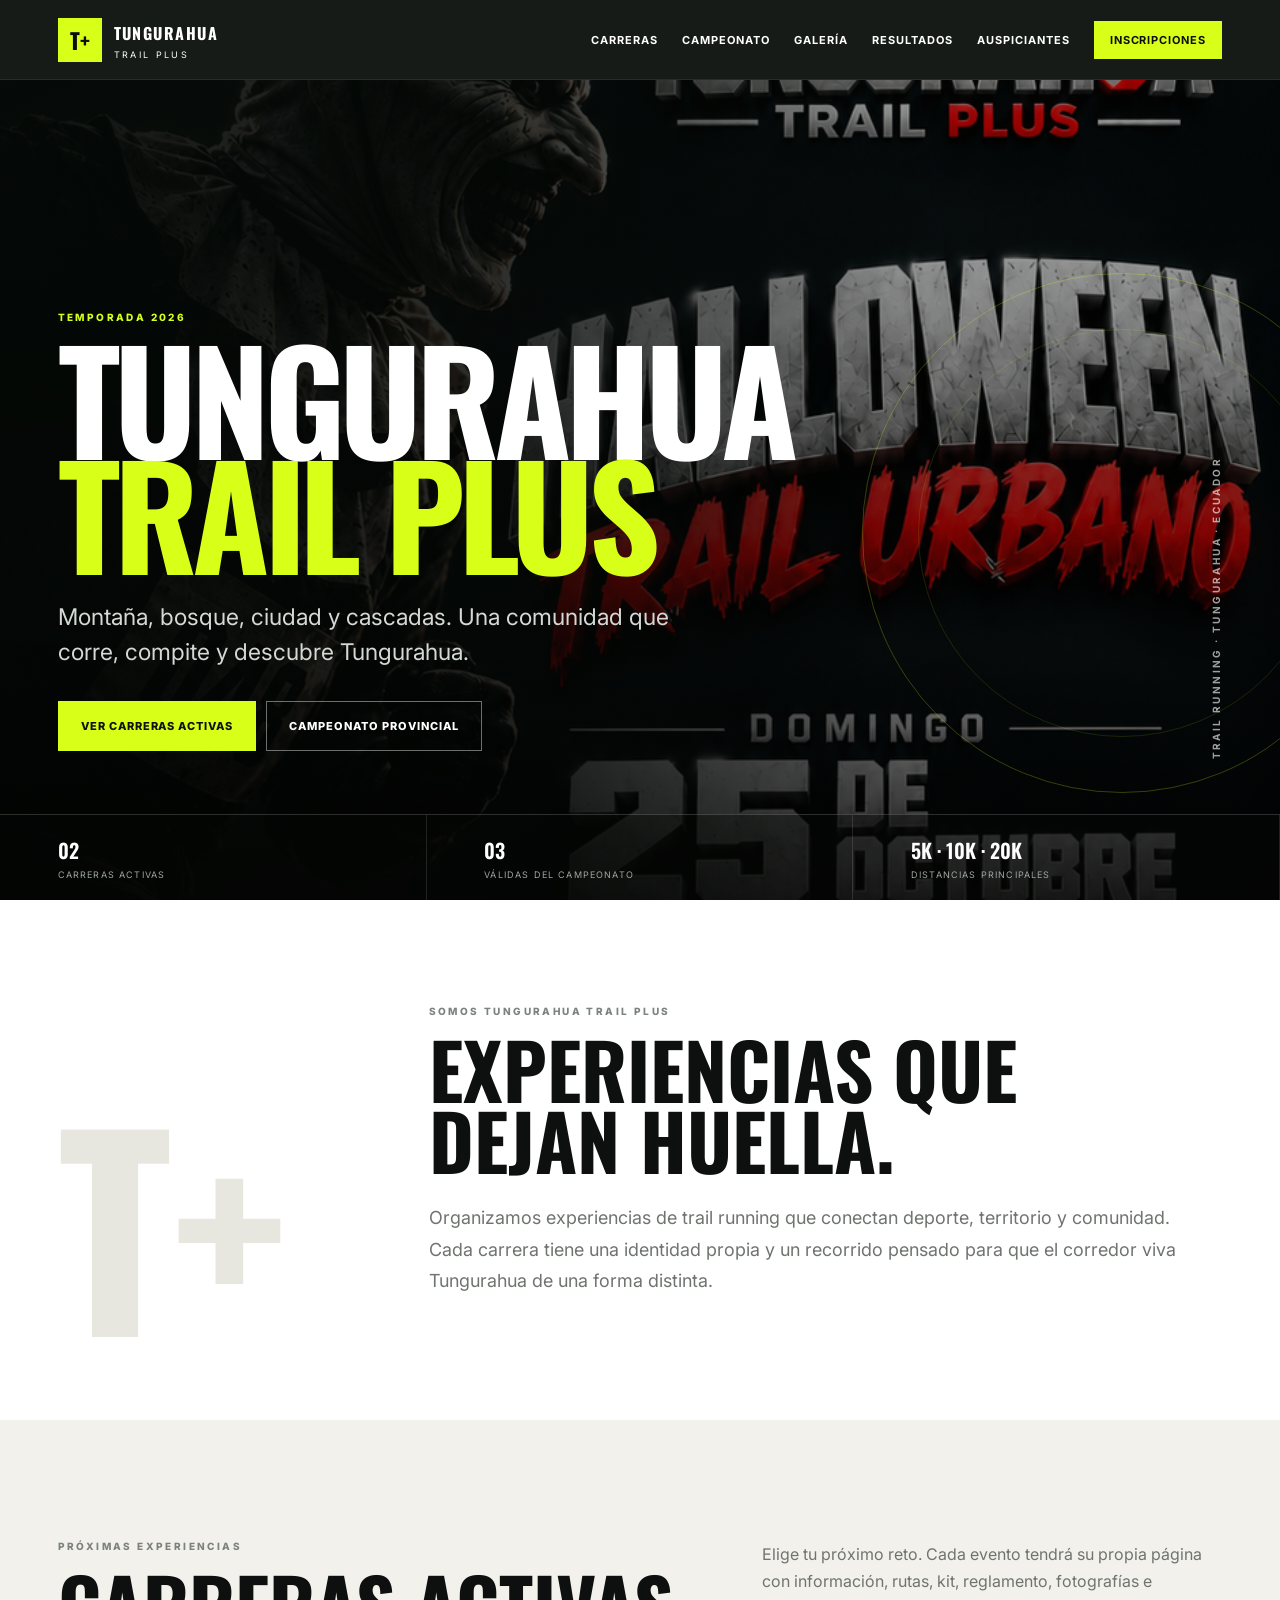
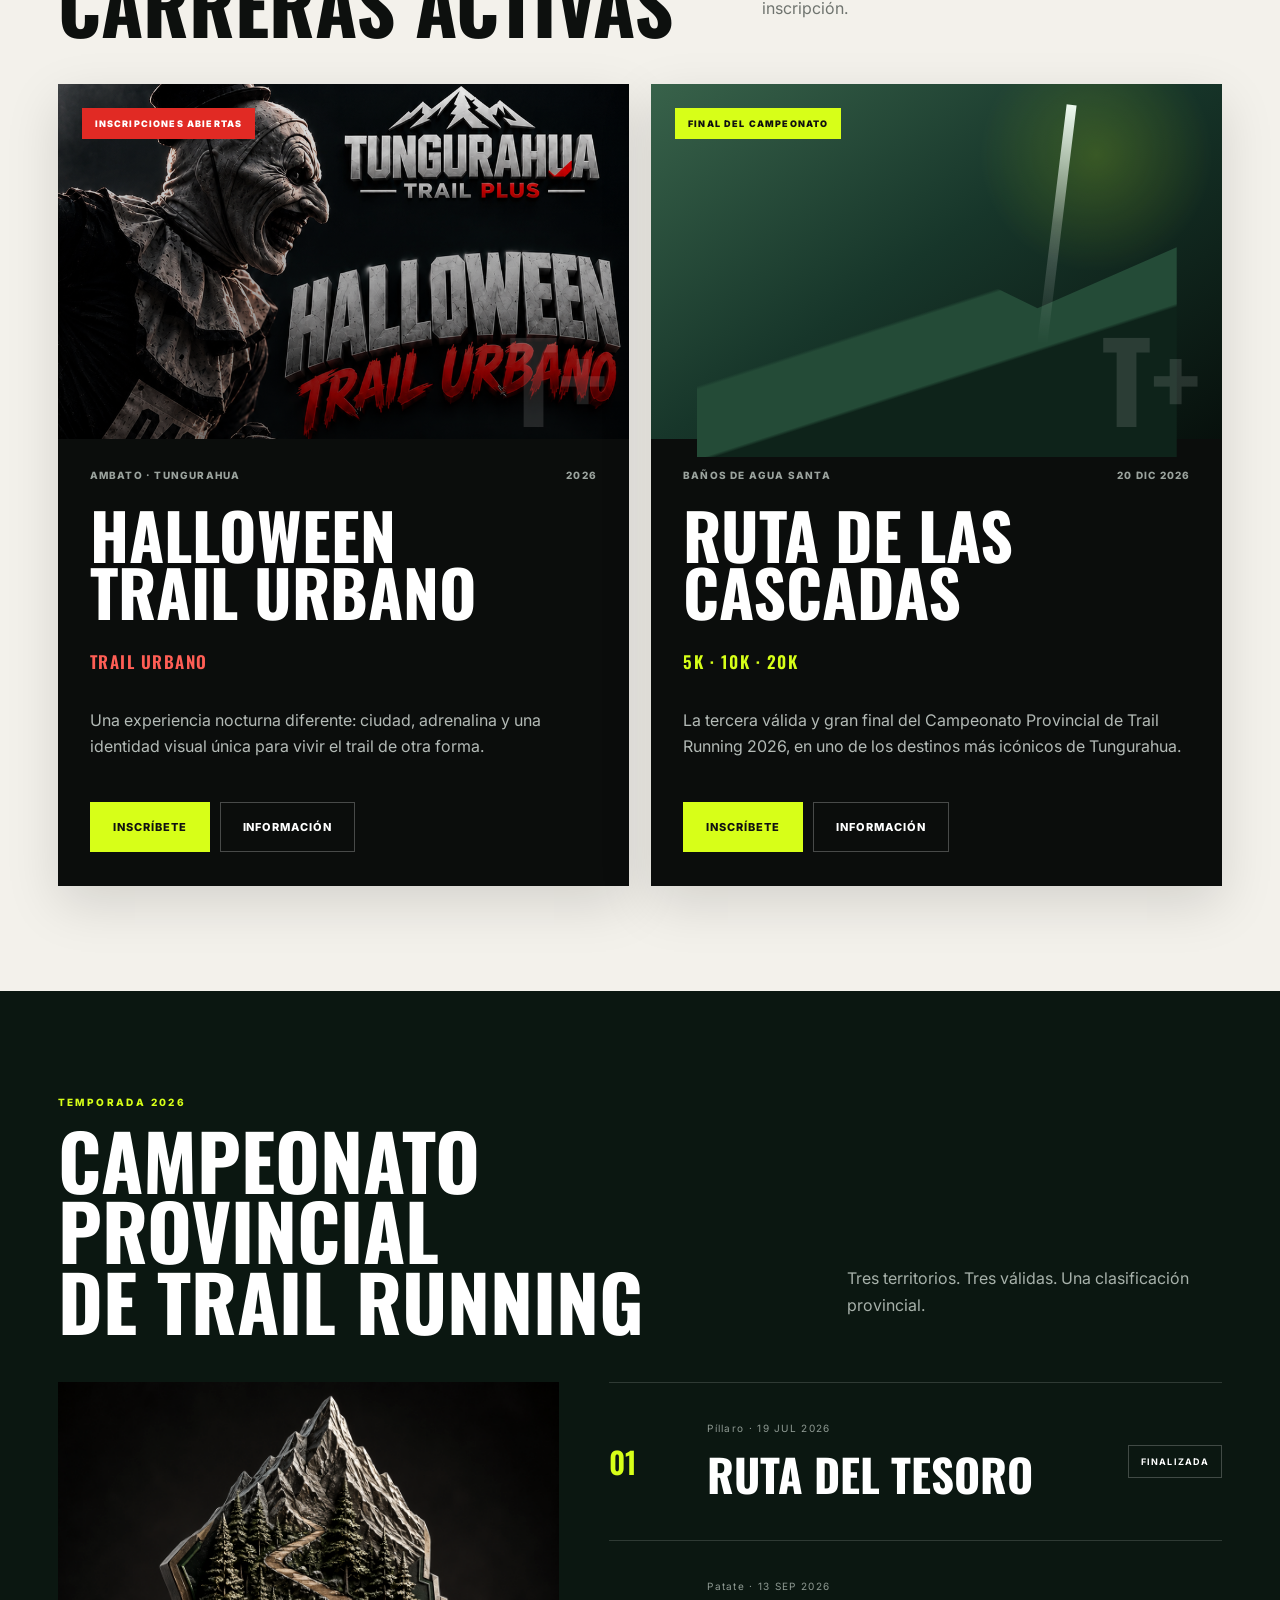
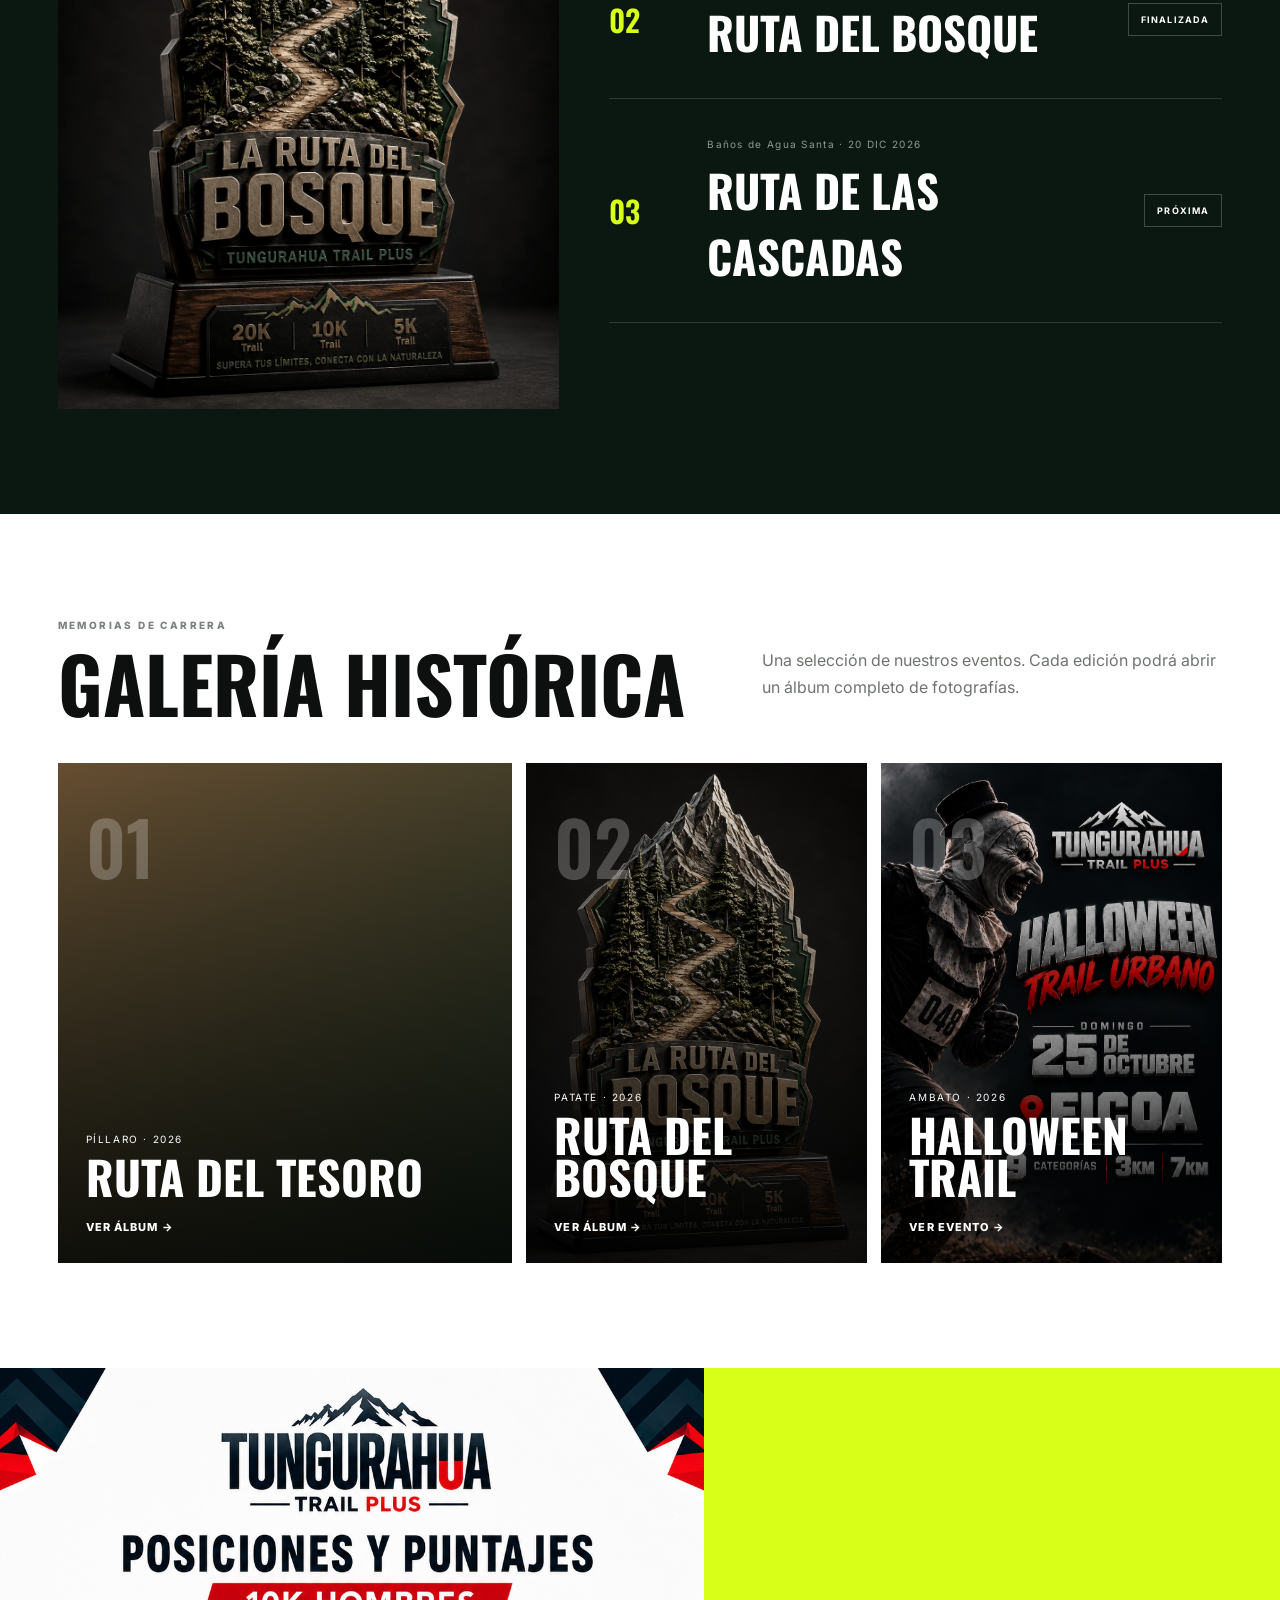
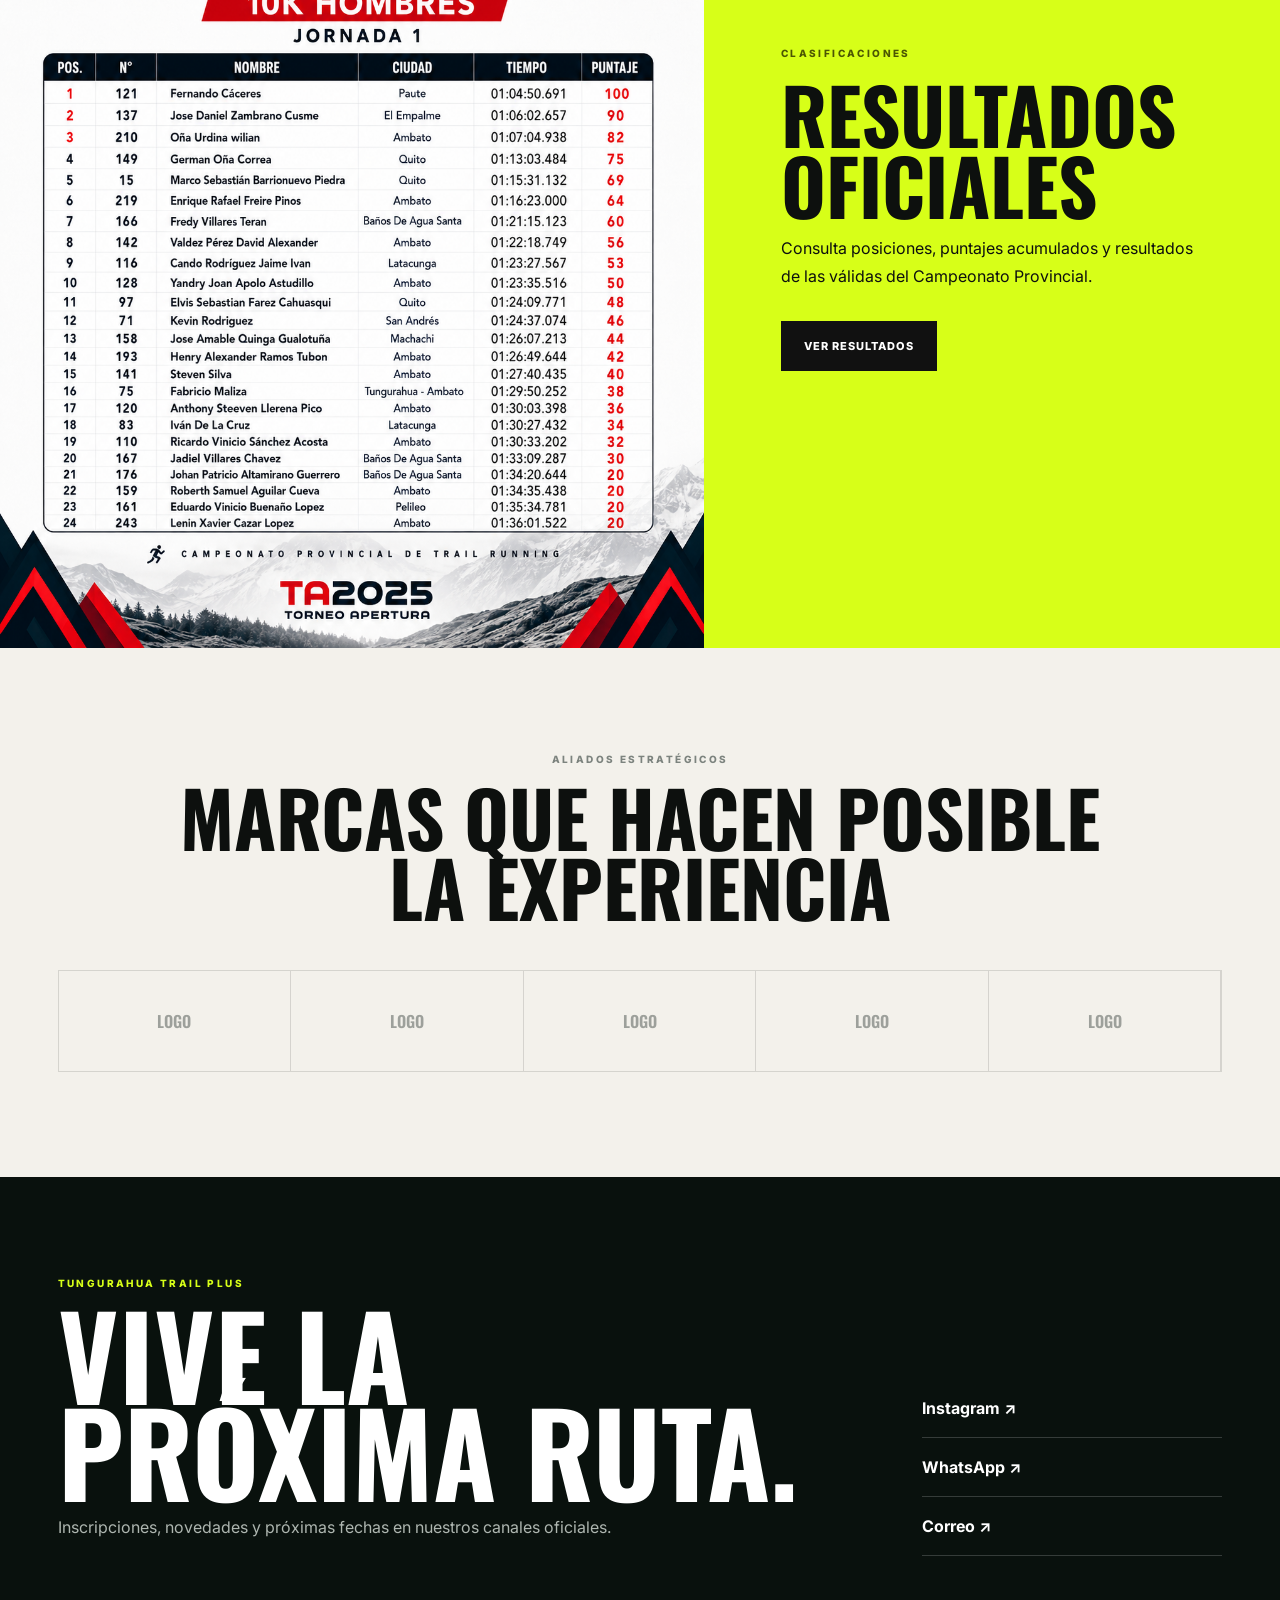
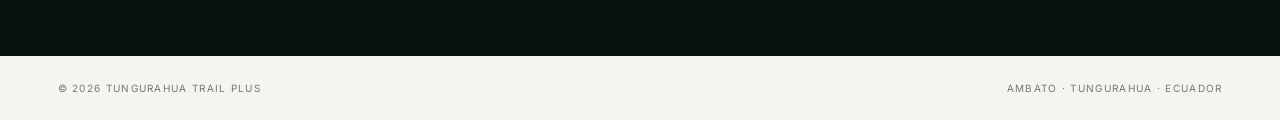
==== index.html @ c56dabe1 "Add files via upload" ====
<!doctype html>
<html lang="es">
<head>
  <meta charset="utf-8" />
  <meta name="viewport" content="width=device-width,initial-scale=1" />
  <meta name="description" content="Tungurahua Trail Plus — carreras, campeonato provincial, resultados, galería e inscripciones." />
  <title>Tungurahua Trail Plus</title>
  <link rel="preconnect" href="https://fonts.googleapis.com">
  <link rel="preconnect" href="https://fonts.gstatic.com" crossorigin>
  <link href="https://fonts.googleapis.com/css2?family=Inter:wght@400;500;600;700;800&family=Oswald:wght@500;600;700&display=swap" rel="stylesheet">
  <link rel="stylesheet" href="styles.css" />
</head>
<body>
  <header class="site-header" id="top">
    <a class="brand" href="#top" aria-label="Tungurahua Trail Plus, inicio">
      <span class="brand-mark">T+</span>
      <span><b>TUNGURAHUA</b><small>TRAIL PLUS</small></span>
    </a>
    <button class="menu-toggle" aria-label="Abrir menú" aria-expanded="false">☰</button>
    <nav class="nav" aria-label="Navegación principal">
      <a href="#carreras">Carreras</a>
      <a href="#campeonato">Campeonato</a>
      <a href="#galeria">Galería</a>
      <a href="#resultados">Resultados</a>
      <a href="#auspiciantes">Auspiciantes</a>
      <a class="nav-cta" href="#carreras">Inscripciones</a>
    </nav>
  </header>

  <main>
    <section class="hero">
      <div class="hero-overlay"></div>
      <div class="hero-kicker">TRAIL RUNNING · TUNGURAHUA · ECUADOR</div>
      <div class="hero-inner">
        <p class="eyebrow">TEMPORADA 2026</p>
        <h1>TUNGURAHUA<br><span>TRAIL PLUS</span></h1>
        <p class="hero-copy">Montaña, bosque, ciudad y cascadas. Una comunidad que corre, compite y descubre Tungurahua.</p>
        <div class="hero-actions">
          <a class="btn btn-primary" href="#carreras">Ver carreras activas</a>
          <a class="btn btn-ghost" href="#campeonato">Campeonato Provincial</a>
        </div>
      </div>
      <div class="hero-strip">
        <div><b>02</b><span>CARRERAS ACTIVAS</span></div>
        <div><b>03</b><span>VÁLIDAS DEL CAMPEONATO</span></div>
        <div><b>5K · 10K · 20K</b><span>DISTANCIAS PRINCIPALES</span></div>
      </div>
    </section>

    <section class="intro section">
      <div class="intro-number">T+</div>
      <div class="intro-copy">
        <p class="eyebrow">SOMOS TUNGURAHUA TRAIL PLUS</p>
        <h2>EXPERIENCIAS QUE<br>DEJAN HUELLA.</h2>
        <p>Organizamos experiencias de trail running que conectan deporte, territorio y comunidad. Cada carrera tiene una identidad propia y un recorrido pensado para que el corredor viva Tungurahua de una forma distinta.</p>
      </div>
    </section>

    <section class="section races-section" id="carreras">
      <div class="section-head">
        <div><p class="eyebrow">PRÓXIMAS EXPERIENCIAS</p><h2>CARRERAS ACTIVAS</h2></div>
        <p>Elige tu próximo reto. Cada evento tendrá su propia página con información, rutas, kit, reglamento, fotografías e inscripción.</p>
      </div>
      <div class="race-grid" id="active-races"></div>
    </section>

    <section class="section championship" id="campeonato">
      <div class="section-head light">
        <div><p class="eyebrow">TEMPORADA 2026</p><h2>CAMPEONATO PROVINCIAL<br>DE TRAIL RUNNING</h2></div>
        <p>Tres territorios. Tres válidas. Una clasificación provincial.</p>
      </div>
      <div class="champ-layout">
        <div class="champ-photo"><img src="assets/trofeo-bosque.png" alt="Trofeo Tungurahua Trail Plus"></div>
        <div class="stages" id="championship-stages"></div>
      </div>
    </section>

    <section class="section gallery-section" id="galeria">
      <div class="section-head">
        <div><p class="eyebrow">MEMORIAS DE CARRERA</p><h2>GALERÍA HISTÓRICA</h2></div>
        <p>Una selección de nuestros eventos. Cada edición podrá abrir un álbum completo de fotografías.</p>
      </div>
      <div class="gallery-grid">
        <article class="gallery-card g1"><div class="gallery-shade"></div><span>01</span><div><small>PÍLLARO · 2026</small><h3>Ruta del Tesoro</h3><a href="#">Ver álbum →</a></div></article>
        <article class="gallery-card g2"><div class="gallery-shade"></div><span>02</span><div><small>PATATE · 2026</small><h3>Ruta del Bosque</h3><a href="#">Ver álbum →</a></div></article>
        <article class="gallery-card g3"><div class="gallery-shade"></div><span>03</span><div><small>AMBATO · 2026</small><h3>Halloween Trail</h3><a href="#">Ver evento →</a></div></article>
      </div>
    </section>

    <section class="section results" id="resultados">
      <div class="results-media"><img src="assets/posiciones.png" alt="Clasificación Tungurahua Trail Plus"></div>
      <div class="results-copy"><p class="eyebrow">CLASIFICACIONES</p><h2>RESULTADOS<br>OFICIALES</h2><p>Consulta posiciones, puntajes acumulados y resultados de las válidas del Campeonato Provincial.</p><a class="btn btn-dark" href="#" data-edit-link="results">Ver resultados</a></div>
    </section>

    <section class="section partners" id="auspiciantes">
      <p class="eyebrow">ALIADOS ESTRATÉGICOS</p>
      <h2>MARCAS QUE HACEN POSIBLE<br>LA EXPERIENCIA</h2>
      <div class="logo-strip"><span>LOGO</span><span>LOGO</span><span>LOGO</span><span>LOGO</span><span>LOGO</span></div>
    </section>

    <section class="contact" id="contacto">
      <div><p class="eyebrow">TUNGURAHUA TRAIL PLUS</p><h2>VIVE LA<br>PRÓXIMA RUTA.</h2><p>Inscripciones, novedades y próximas fechas en nuestros canales oficiales.</p></div>
      <div class="contact-links">
        <a href="https://www.instagram.com/tungurahua_trail_plus" target="_blank" rel="noopener">Instagram ↗</a>
        <a href="#" data-edit-link="whatsapp">WhatsApp ↗</a>
        <a href="mailto:contacto@tungurahuatrailplus.com">Correo ↗</a>
      </div>
    </section>
  </main>

  <footer><span>© 2026 Tungurahua Trail Plus</span><span>Ambato · Tungurahua · Ecuador</span></footer>
  <script src="content.js"></script>
  <script src="app.js"></script>
</body>
</html>
---- styles.css ----
:root{--bg:#f3f1eb;--paper:#fbfaf7;--ink:#0d100e;--muted:#6f746f;--acid:#d7ff18;--forest:#0f2a20;--forest2:#153c2d;--red:#e12a24;--line:rgba(13,16,14,.13)}
*{box-sizing:border-box}html{scroll-behavior:smooth}body{margin:0;background:var(--bg);color:var(--ink);font-family:Inter,system-ui,sans-serif}.site-header{height:80px;padding:0 4.5vw;display:flex;align-items:center;justify-content:space-between;position:sticky;top:0;z-index:50;background:rgba(8,13,10,.94);backdrop-filter:blur(12px);border-bottom:1px solid rgba(255,255,255,.08);color:#fff}.brand{display:flex;align-items:center;gap:12px;text-decoration:none;color:inherit}.brand-mark{display:grid;place-items:center;width:44px;height:44px;background:var(--acid);color:#0a0d0b;font:700 22px Oswald}.brand b,.brand small{display:block;line-height:1}.brand b{font:700 16px Oswald;letter-spacing:.09em}.brand small{margin-top:5px;font-size:9px;letter-spacing:.26em}.nav{display:flex;align-items:center;gap:24px}.nav a{color:#fff;text-decoration:none;font-size:11px;font-weight:700;text-transform:uppercase;letter-spacing:.09em}.nav-cta{background:var(--acid)!important;color:#0c100d!important;padding:12px 16px}.menu-toggle{display:none;border:0;background:none;color:#fff;font-size:24px}.hero{min-height:calc(100vh - 80px);position:relative;overflow:hidden;color:#fff;display:flex;flex-direction:column;justify-content:flex-end;background:linear-gradient(90deg,rgba(5,10,7,.96) 0%,rgba(5,10,7,.77) 42%,rgba(5,10,7,.25) 72%),url('assets/halloween.png') center 37%/cover no-repeat}.hero:after{content:"";position:absolute;inset:0;background:linear-gradient(180deg,rgba(0,0,0,.15),rgba(0,0,0,.35) 65%,rgba(0,0,0,.72));z-index:0}.hero-overlay{position:absolute;inset:auto -8% 13% auto;width:520px;height:520px;border:1px solid rgba(215,255,24,.24);border-radius:50%;z-index:1}.hero-overlay:after{content:"";position:absolute;inset:55px;border:1px solid rgba(215,255,24,.12);border-radius:50%}.hero-kicker{position:absolute;right:4.5vw;top:46%;z-index:2;writing-mode:vertical-rl;transform:rotate(180deg);font:700 10px Inter;letter-spacing:.24em;color:rgba(255,255,255,.62)}.hero-inner{position:relative;z-index:2;padding:10vh 4.5vw 7vh;max-width:1050px}.eyebrow{font-size:10px;letter-spacing:.24em;font-weight:800;margin:0 0 16px;color:#7c837e}.hero .eyebrow,.championship .eyebrow,.contact .eyebrow{color:var(--acid)}h1,h2,h3{font-family:Oswald,sans-serif;text-transform:uppercase;margin:0}h1{font-size:clamp(74px,11vw,158px);line-height:.82;letter-spacing:-.045em}h1 span{color:var(--acid)}.hero-copy{font-size:clamp(17px,2vw,23px);line-height:1.55;color:#d4d9d5;max-width:660px;margin:30px 0}.hero-actions,.race-actions{display:flex;gap:10px;flex-wrap:wrap}.btn{display:inline-flex;align-items:center;justify-content:center;min-height:50px;padding:0 22px;text-decoration:none;font-size:11px;font-weight:800;text-transform:uppercase;letter-spacing:.09em;border:1px solid transparent}.btn-primary{background:var(--acid);color:#111}.btn-ghost{border-color:rgba(255,255,255,.42);color:#fff}.hero-strip{position:relative;z-index:2;display:grid;grid-template-columns:repeat(3,1fr);border-top:1px solid rgba(255,255,255,.17);background:rgba(5,9,7,.4)}.hero-strip div{padding:20px 4.5vw;border-right:1px solid rgba(255,255,255,.12)}.hero-strip b,.hero-strip span{display:block}.hero-strip b{font:600 20px Oswald}.hero-strip span{font-size:9px;color:#9fa7a2;margin-top:4px;letter-spacing:.13em}.section{padding:105px 4.5vw}.intro{display:grid;grid-template-columns:.55fr 1.45fr;gap:70px;align-items:end;background:#fff}.intro-number{font:700 clamp(120px,20vw,320px) Oswald;color:#e7e7e0;line-height:.72}.intro-copy h2,.section-head h2,.partners h2,.results h2{font-size:clamp(46px,6vw,82px);line-height:.92}.intro-copy>p:last-child{max-width:760px;color:var(--muted);font-size:18px;line-height:1.75;margin-top:28px}.section-head{display:flex;justify-content:space-between;gap:60px;align-items:end;margin-bottom:46px}.section-head>p{max-width:460px;color:var(--muted);line-height:1.7}.races-section{background:var(--bg)}.race-grid{display:grid;grid-template-columns:repeat(2,1fr);gap:22px}.race-card{min-height:680px;background:#0b0d0c;color:#fff;position:relative;overflow:hidden;display:flex;flex-direction:column;box-shadow:0 18px 50px rgba(0,0,0,.13)}.race-visual{height:355px;position:relative;background-size:cover;background-position:center}.race-card.halloween .race-visual{background-image:linear-gradient(180deg,rgba(0,0,0,.08),rgba(0,0,0,.55)),url('assets/halloween.png');background-position:center 23%}.race-card.cascades .race-visual{background:radial-gradient(circle at 78% 20%,rgba(215,255,24,.18),transparent 22%),linear-gradient(145deg,#38624a 0%,#17362a 48%,#07100c 100%)}.race-card.cascades .race-visual:before{content:"";position:absolute;left:8%;right:8%;bottom:-18px;height:210px;background:linear-gradient(162deg,transparent 0 38%,#244b37 39% 58%,#0e231a 59%);clip-path:polygon(0 35%,20% 18%,37% 32%,54% 10%,71% 29%,100% 0,100% 100%,0 100%)}.race-card.cascades .race-visual:after{content:"";position:absolute;width:10px;height:240px;background:linear-gradient(#edf9ef,rgba(255,255,255,.25),transparent);right:28%;top:20px;transform:rotate(7deg);filter:blur(.4px)}.race-badge{position:absolute;z-index:3;left:24px;top:24px;padding:10px 13px;background:var(--acid);color:#111;font-size:9px;font-weight:900;letter-spacing:.13em}.race-card.halloween .race-badge{background:var(--red);color:#fff}.race-number{position:absolute;right:22px;bottom:-20px;font:700 110px Oswald;color:rgba(255,255,255,.12)}.race-body{padding:30px 32px 34px;display:flex;flex-direction:column;flex:1}.race-meta{display:flex;justify-content:space-between;gap:15px;font-size:10px;font-weight:800;letter-spacing:.12em;color:#9ba39e}.race-body h3{font-size:clamp(46px,5vw,72px);line-height:.88;margin:25px 0 13px}.race-distance{color:var(--acid);font:600 17px Oswald;letter-spacing:.09em}.halloween .race-distance{color:#ff5e55}.race-description{color:#b3bab6;line-height:1.65;max-width:560px}.race-actions{margin-top:auto;padding-top:26px}.btn-card{border-color:rgba(255,255,255,.25);color:#fff}.championship{background:#0b1711;color:#fff}.section-head.light>p{color:#a7b1aa}.champ-layout{display:grid;grid-template-columns:.9fr 1.1fr;gap:50px;align-items:stretch}.champ-photo{min-height:560px;background:#15251d;overflow:hidden}.champ-photo img{width:100%;height:100%;object-fit:cover;display:block;filter:saturate(.85) contrast(1.04)}.stages{border-top:1px solid rgba(255,255,255,.15)}.stage{display:grid;grid-template-columns:80px 1fr auto;gap:18px;align-items:center;padding:33px 0;border-bottom:1px solid rgba(255,255,255,.15)}.stage-number{font:600 30px Oswald;color:var(--acid)}.stage small{color:#8f9a93;font-size:10px;letter-spacing:.13em}.stage h3{font-size:clamp(28px,3.5vw,48px);margin-top:5px}.stage b{font-size:9px;letter-spacing:.13em;border:1px solid rgba(255,255,255,.22);padding:10px 12px}.gallery-section{background:#fff}.gallery-grid{display:grid;grid-template-columns:1.2fr .9fr .9fr;gap:14px}.gallery-card{min-height:500px;padding:28px;color:#fff;display:flex;flex-direction:column;justify-content:space-between;position:relative;overflow:hidden;background-size:cover;background-position:center}.gallery-card>*{position:relative;z-index:2}.gallery-shade{position:absolute;inset:0!important;z-index:1!important;background:linear-gradient(180deg,rgba(0,0,0,.05),rgba(0,0,0,.75))}.gallery-card>span{font:600 74px Oswald;color:rgba(255,255,255,.24)}.gallery-card small{font-size:10px;letter-spacing:.16em}.gallery-card h3{font-size:46px;line-height:.92;margin:8px 0 18px}.gallery-card a{color:#fff;text-decoration:none;font-weight:800;font-size:11px;letter-spacing:.1em;text-transform:uppercase}.g1{background:linear-gradient(140deg,#6b5234,#1c2d1f)}.g2{background-image:url('assets/trofeo-bosque.png')}.g3{background-image:url('assets/halloween.png')}.results{display:grid;grid-template-columns:1.1fr .9fr;gap:0;padding:0;background:var(--acid)}.results-media{min-height:620px;overflow:hidden}.results-media img{width:100%;height:100%;object-fit:cover;display:block}.results-copy{padding:75px 6vw;display:flex;flex-direction:column;justify-content:center}.results-copy .eyebrow{color:#4b5603}.results-copy p{line-height:1.7;max-width:520px}.results-copy .btn{align-self:flex-start;margin-top:15px}.btn-dark{background:#111;color:#fff}.partners{text-align:center}.partners h2{max-width:980px;margin:auto}.logo-strip{margin-top:48px;display:grid;grid-template-columns:repeat(5,1fr);border:1px solid var(--line)}.logo-strip span{padding:38px 10px;border-right:1px solid var(--line);font:600 16px Oswald;color:#9da09b}.contact{padding:100px 4.5vw;background:#09110d;color:#fff;display:flex;justify-content:space-between;gap:50px;align-items:end}.contact h2{font-size:clamp(62px,9vw,126px);line-height:.84}.contact>div>p:last-child{max-width:600px;color:#aeb6b0;line-height:1.6}.contact-links{display:flex;flex-direction:column;min-width:300px}.contact-links a{color:#fff;text-decoration:none;padding:19px 0;border-bottom:1px solid rgba(255,255,255,.18);font-weight:700}.contact-links a:hover{color:var(--acid)}footer{padding:26px 4.5vw;display:flex;justify-content:space-between;font-size:10px;text-transform:uppercase;letter-spacing:.13em;color:#777;background:#f6f4ef}
@media(max-width:900px){.site-header{height:70px}.nav{display:none;position:absolute;left:0;right:0;top:70px;background:#0a100d;padding:28px 5vw;flex-direction:column;align-items:flex-start}.nav.open{display:flex}.menu-toggle{display:block}.hero{min-height:830px;background-position:58% center}.hero-kicker,.hero-overlay{display:none}.hero-strip{grid-template-columns:1fr}.hero-strip div{border-right:0;border-bottom:1px solid rgba(255,255,255,.13);padding:13px 5vw}.section{padding:76px 5vw}.intro{grid-template-columns:1fr}.intro-number{display:none}.section-head{display:block}.section-head>p{margin-top:20px}.race-grid,.champ-layout,.results{grid-template-columns:1fr}.race-card{min-height:640px}.champ-photo{min-height:380px}.stage{grid-template-columns:58px 1fr}.stage b{grid-column:2}.gallery-grid{grid-template-columns:1fr}.gallery-card{min-height:390px}.results-media{min-height:430px}.contact{display:block}.contact-links{margin-top:50px}.logo-strip{grid-template-columns:1fr 1fr}.logo-strip span{border-bottom:1px solid var(--line)}footer{flex-direction:column;gap:12px}}
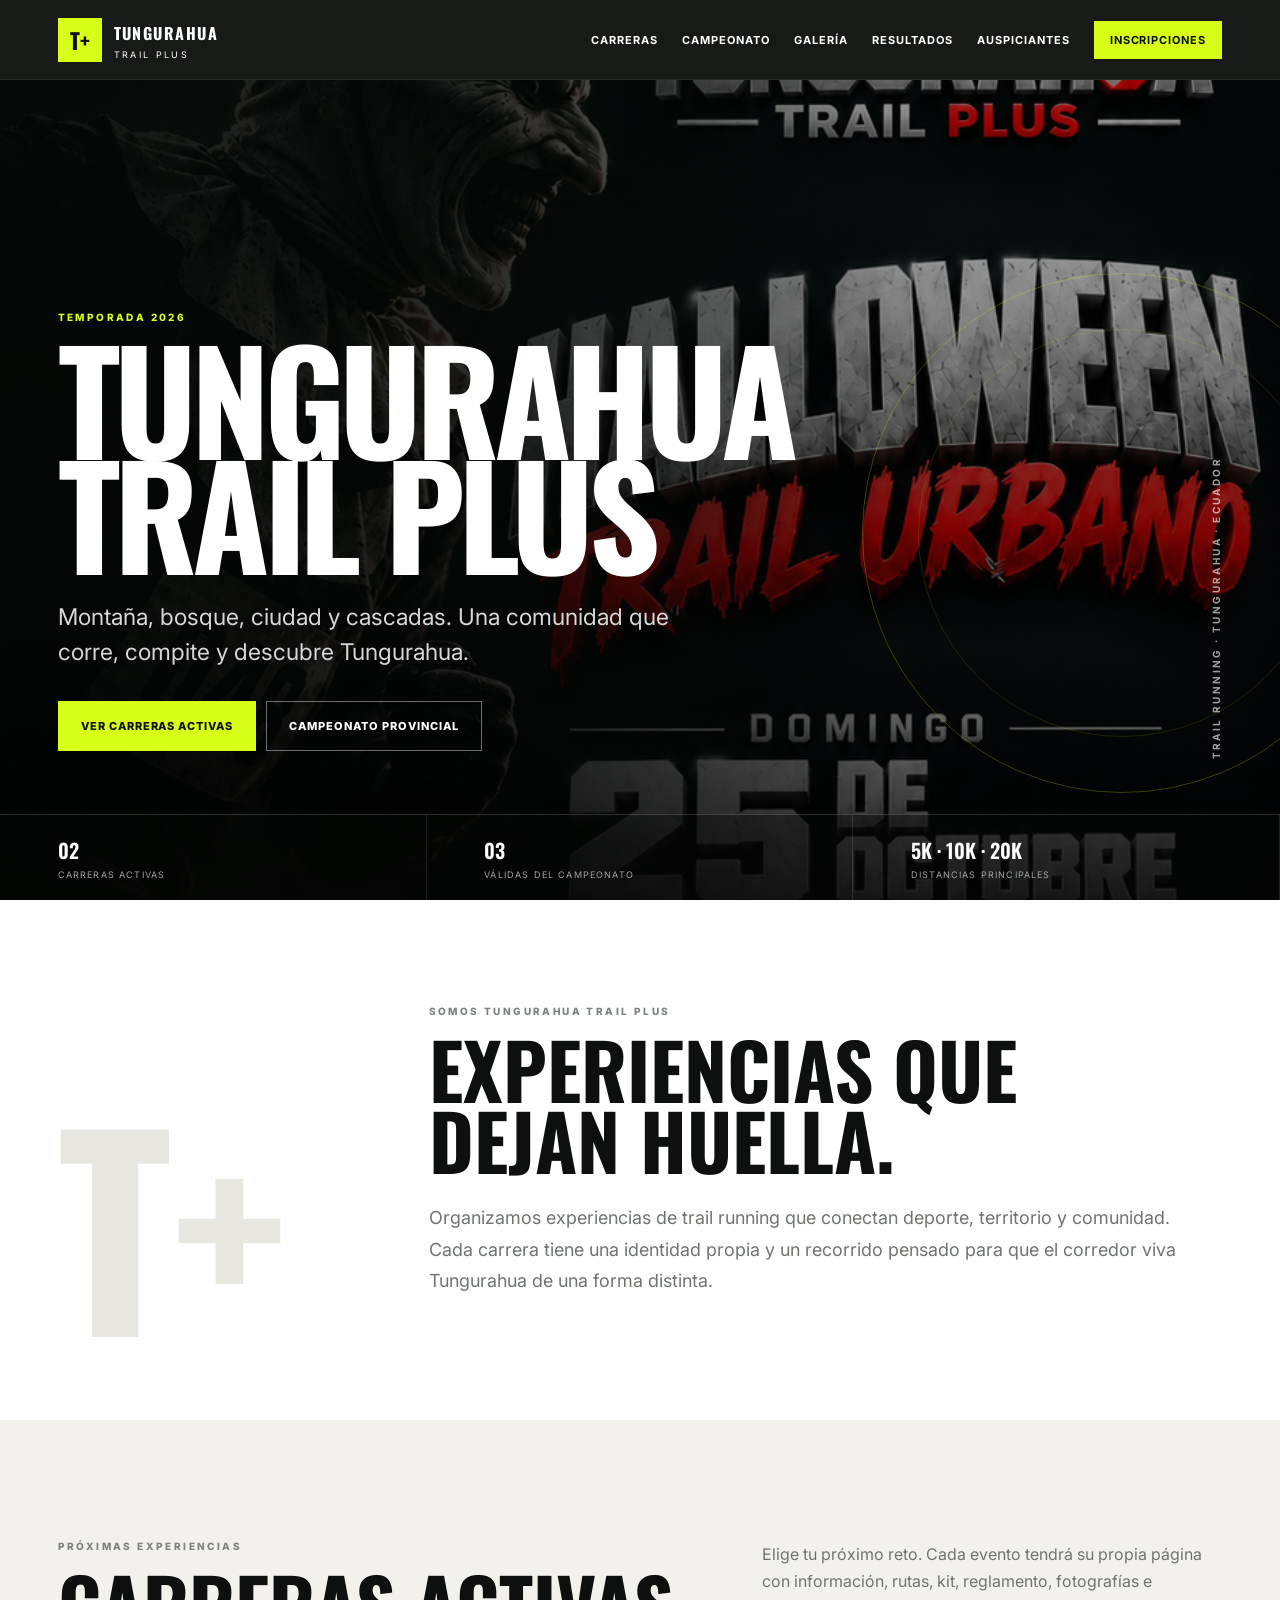
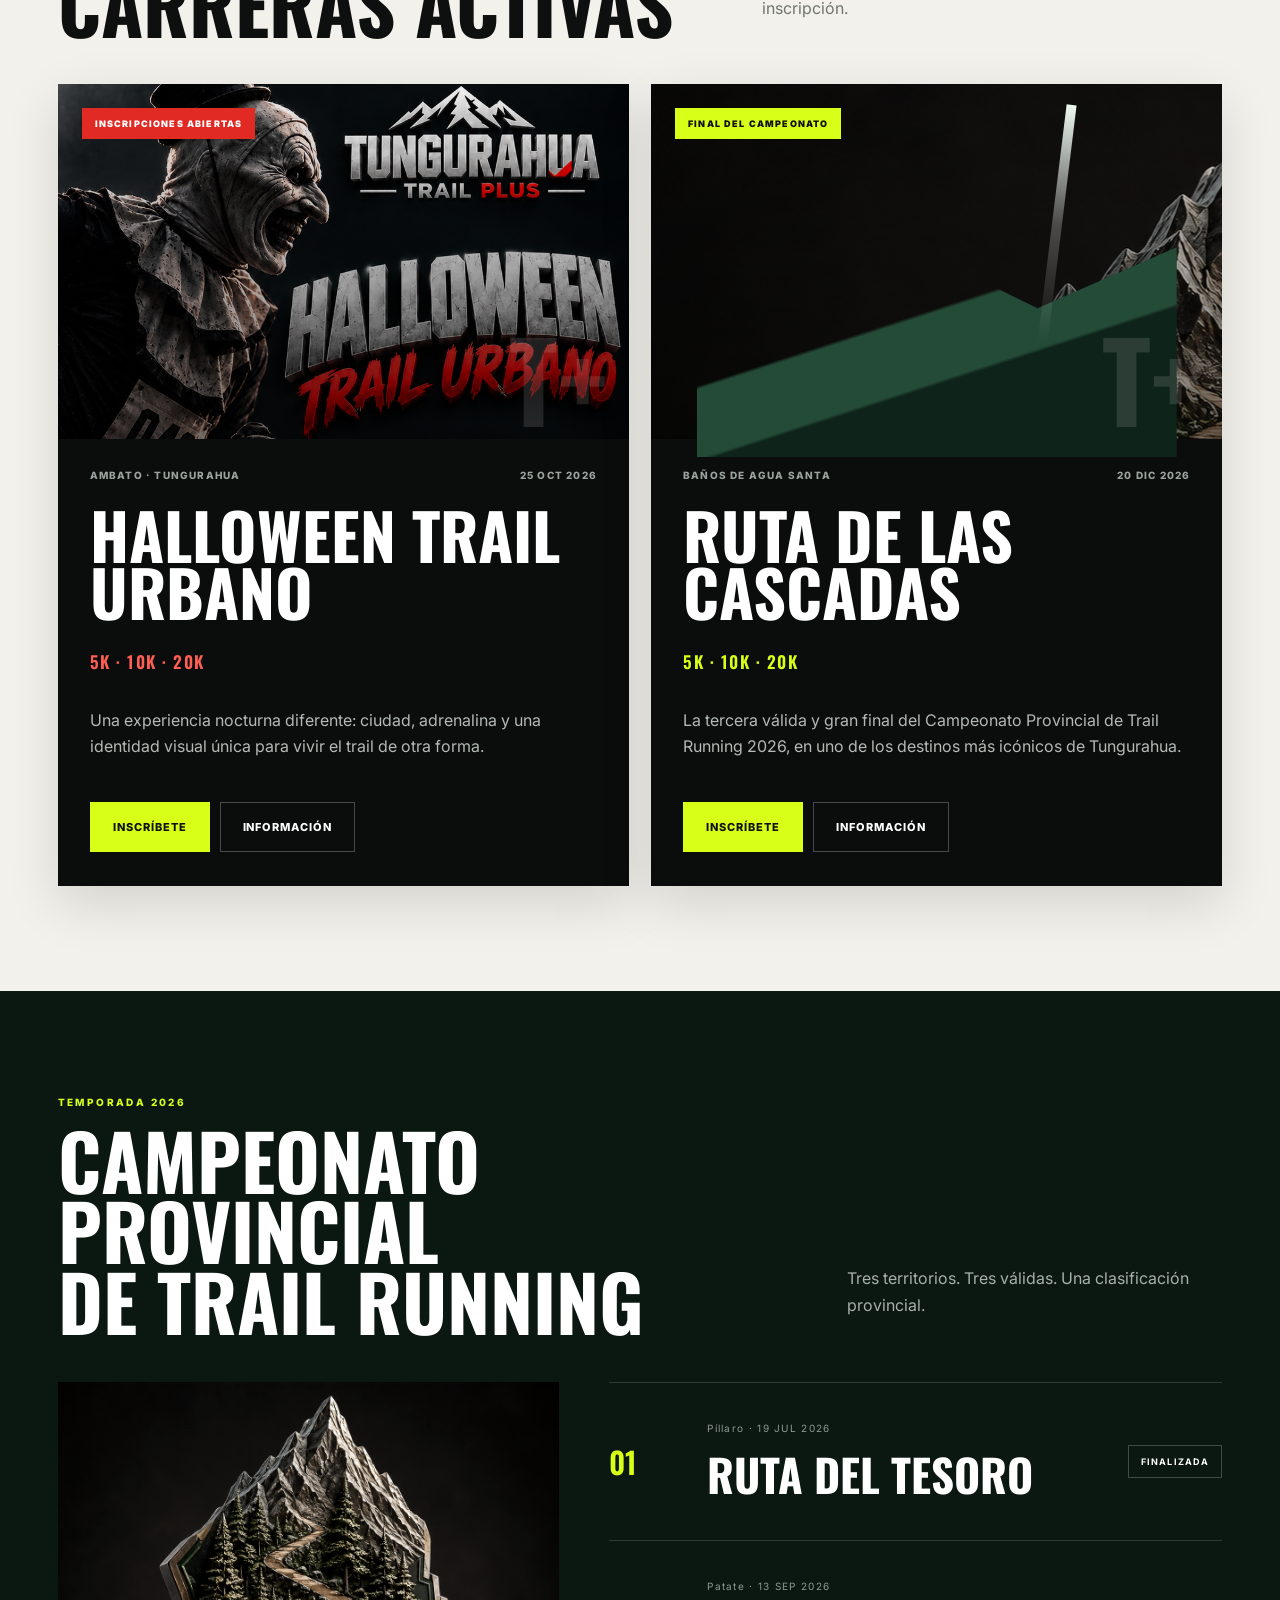
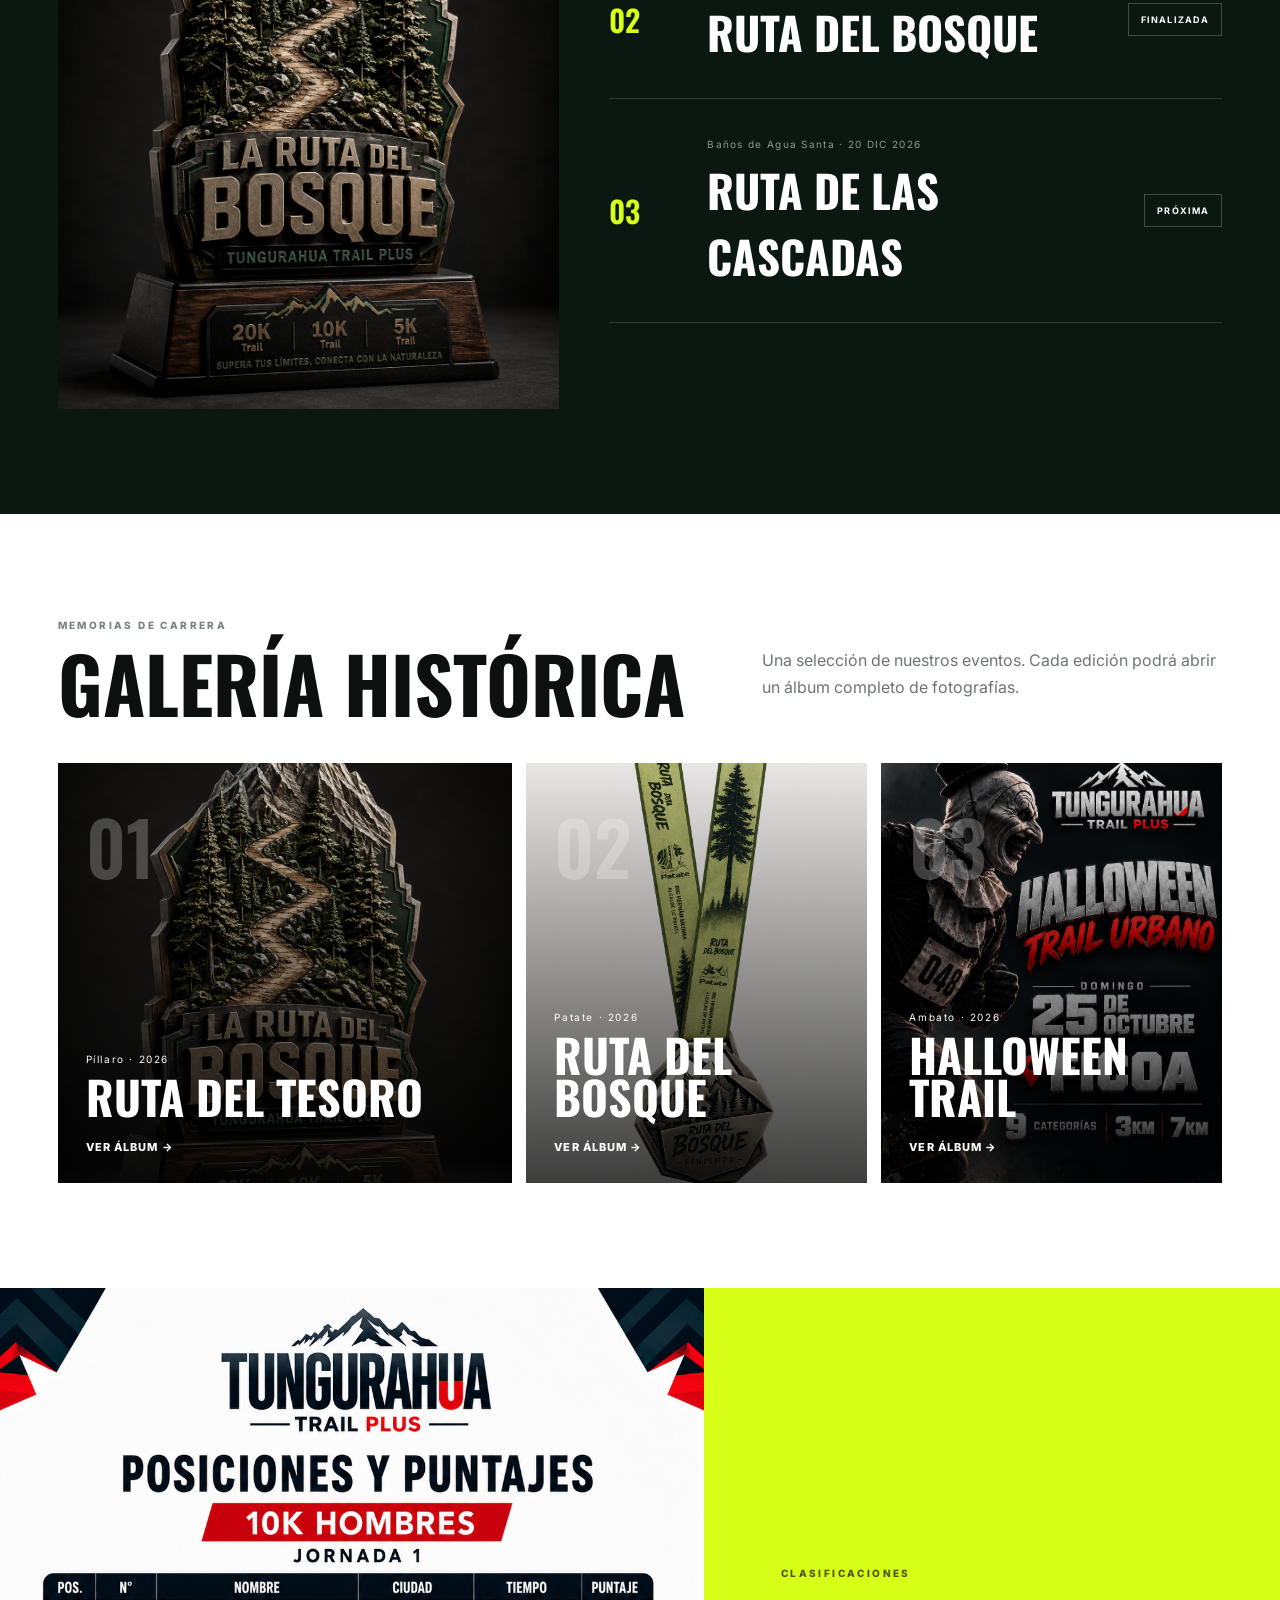
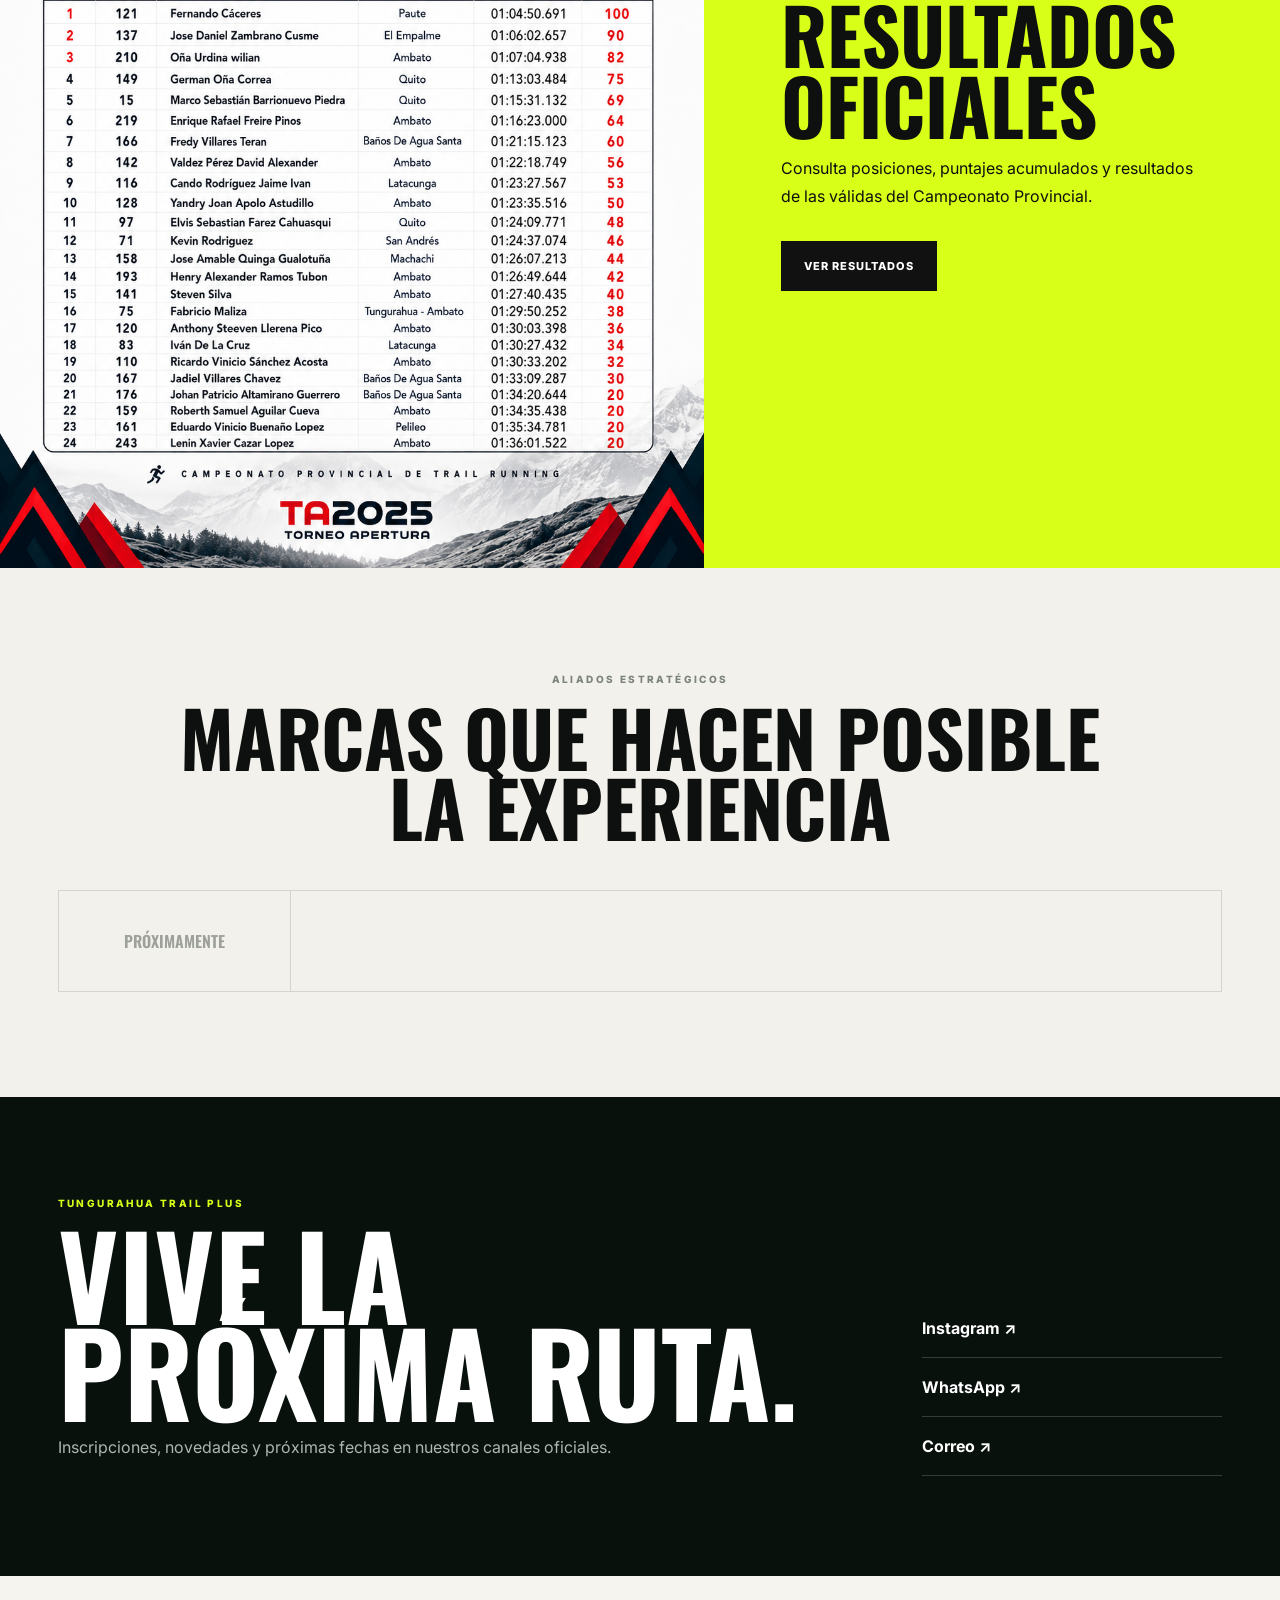
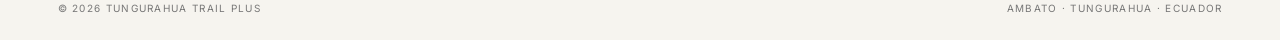
==== commit 1fc05d0a: "Add files via upload" ====
--- a/index.html
+++ b/index.html
@@ -32,17 +32,17 @@
       <div class="hero-overlay"></div>
       <div class="hero-kicker">TRAIL RUNNING · TUNGURAHUA · ECUADOR</div>
       <div class="hero-inner">
-        <p class="eyebrow">TEMPORADA 2026</p>
-        <h1>TUNGURAHUA<br><span>TRAIL PLUS</span></h1>
-        <p class="hero-copy">Montaña, bosque, ciudad y cascadas. Una comunidad que corre, compite y descubre Tungurahua.</p>
+        <p class="eyebrow" data-site="season">TEMPORADA 2026</p>
+        <h1 data-site="heroTitle">TUNGURAHUA<br>TRAIL PLUS</h1>
+        <p class="hero-copy" data-site="heroDescription">Montaña, bosque, ciudad y cascadas. Una comunidad que corre, compite y descubre Tungurahua.</p>
         <div class="hero-actions">
           <a class="btn btn-primary" href="#carreras">Ver carreras activas</a>
           <a class="btn btn-ghost" href="#campeonato">Campeonato Provincial</a>
         </div>
       </div>
       <div class="hero-strip">
-        <div><b>02</b><span>CARRERAS ACTIVAS</span></div>
-        <div><b>03</b><span>VÁLIDAS DEL CAMPEONATO</span></div>
+        <div><b data-count="active">02</b><span>CARRERAS ACTIVAS</span></div>
+        <div><b data-count="stages">03</b><span>VÁLIDAS DEL CAMPEONATO</span></div>
         <div><b>5K · 10K · 20K</b><span>DISTANCIAS PRINCIPALES</span></div>
       </div>
     </section>
@@ -50,9 +50,9 @@
     <section class="intro section">
       <div class="intro-number">T+</div>
       <div class="intro-copy">
-        <p class="eyebrow">SOMOS TUNGURAHUA TRAIL PLUS</p>
-        <h2>EXPERIENCIAS QUE<br>DEJAN HUELLA.</h2>
-        <p>Organizamos experiencias de trail running que conectan deporte, territorio y comunidad. Cada carrera tiene una identidad propia y un recorrido pensado para que el corredor viva Tungurahua de una forma distinta.</p>
+        <p class="eyebrow" data-site="introEyebrow">SOMOS TUNGURAHUA TRAIL PLUS</p>
+        <h2 data-site="introTitle">EXPERIENCIAS QUE<br>DEJAN HUELLA.</h2>
+        <p data-site="introText">Organizamos experiencias de trail running que conectan deporte, territorio y comunidad. Cada carrera tiene una identidad propia y un recorrido pensado para que el corredor viva Tungurahua de una forma distinta.</p>
       </div>
     </section>
 
@@ -80,11 +80,7 @@
         <div><p class="eyebrow">MEMORIAS DE CARRERA</p><h2>GALERÍA HISTÓRICA</h2></div>
         <p>Una selección de nuestros eventos. Cada edición podrá abrir un álbum completo de fotografías.</p>
       </div>
-      <div class="gallery-grid">
-        <article class="gallery-card g1"><div class="gallery-shade"></div><span>01</span><div><small>PÍLLARO · 2026</small><h3>Ruta del Tesoro</h3><a href="#">Ver álbum →</a></div></article>
-        <article class="gallery-card g2"><div class="gallery-shade"></div><span>02</span><div><small>PATATE · 2026</small><h3>Ruta del Bosque</h3><a href="#">Ver álbum →</a></div></article>
-        <article class="gallery-card g3"><div class="gallery-shade"></div><span>03</span><div><small>AMBATO · 2026</small><h3>Halloween Trail</h3><a href="#">Ver evento →</a></div></article>
-      </div>
+      <div class="gallery-grid" id="gallery-grid"></div>
     </section>
 
     <section class="section results" id="resultados">
@@ -95,21 +91,20 @@
     <section class="section partners" id="auspiciantes">
       <p class="eyebrow">ALIADOS ESTRATÉGICOS</p>
       <h2>MARCAS QUE HACEN POSIBLE<br>LA EXPERIENCIA</h2>
-      <div class="logo-strip"><span>LOGO</span><span>LOGO</span><span>LOGO</span><span>LOGO</span><span>LOGO</span></div>
+      <div class="logo-strip" id="sponsor-strip"><span>PRÓXIMAMENTE</span></div>
     </section>
 
     <section class="contact" id="contacto">
       <div><p class="eyebrow">TUNGURAHUA TRAIL PLUS</p><h2>VIVE LA<br>PRÓXIMA RUTA.</h2><p>Inscripciones, novedades y próximas fechas en nuestros canales oficiales.</p></div>
       <div class="contact-links">
-        <a href="https://www.instagram.com/tungurahua_trail_plus" target="_blank" rel="noopener">Instagram ↗</a>
-        <a href="#" data-edit-link="whatsapp">WhatsApp ↗</a>
-        <a href="mailto:contacto@tungurahuatrailplus.com">Correo ↗</a>
+        <a href="https://www.instagram.com/tungurahua_trail_plus" data-edit-link="instagram" target="_blank" rel="noopener">Instagram ↗</a>
+        <a href="#" data-edit-link="whatsapp" target="_blank" rel="noopener">WhatsApp ↗</a>
+        <a href="mailto:contacto@tungurahuatrailplus.com" data-edit-link="email">Correo ↗</a>
       </div>
     </section>
   </main>
 
   <footer><span>© 2026 Tungurahua Trail Plus</span><span>Ambato · Tungurahua · Ecuador</span></footer>
-  <script src="content.js"></script>
   <script src="app.js"></script>
 </body>
 </html>
--- a/styles.css
+++ b/styles.css
@@ -1,3 +1,8 @@
 :root{--bg:#f3f1eb;--paper:#fbfaf7;--ink:#0d100e;--muted:#6f746f;--acid:#d7ff18;--forest:#0f2a20;--forest2:#153c2d;--red:#e12a24;--line:rgba(13,16,14,.13)}
 *{box-sizing:border-box}html{scroll-behavior:smooth}body{margin:0;background:var(--bg);color:var(--ink);font-family:Inter,system-ui,sans-serif}.site-header{height:80px;padding:0 4.5vw;display:flex;align-items:center;justify-content:space-between;position:sticky;top:0;z-index:50;background:rgba(8,13,10,.94);backdrop-filter:blur(12px);border-bottom:1px solid rgba(255,255,255,.08);color:#fff}.brand{display:flex;align-items:center;gap:12px;text-decoration:none;color:inherit}.brand-mark{display:grid;place-items:center;width:44px;height:44px;background:var(--acid);color:#0a0d0b;font:700 22px Oswald}.brand b,.brand small{display:block;line-height:1}.brand b{font:700 16px Oswald;letter-spacing:.09em}.brand small{margin-top:5px;font-size:9px;letter-spacing:.26em}.nav{display:flex;align-items:center;gap:24px}.nav a{color:#fff;text-decoration:none;font-size:11px;font-weight:700;text-transform:uppercase;letter-spacing:.09em}.nav-cta{background:var(--acid)!important;color:#0c100d!important;padding:12px 16px}.menu-toggle{display:none;border:0;background:none;color:#fff;font-size:24px}.hero{min-height:calc(100vh - 80px);position:relative;overflow:hidden;color:#fff;display:flex;flex-direction:column;justify-content:flex-end;background:linear-gradient(90deg,rgba(5,10,7,.96) 0%,rgba(5,10,7,.77) 42%,rgba(5,10,7,.25) 72%),url('assets/halloween.png') center 37%/cover no-repeat}.hero:after{content:"";position:absolute;inset:0;background:linear-gradient(180deg,rgba(0,0,0,.15),rgba(0,0,0,.35) 65%,rgba(0,0,0,.72));z-index:0}.hero-overlay{position:absolute;inset:auto -8% 13% auto;width:520px;height:520px;border:1px solid rgba(215,255,24,.24);border-radius:50%;z-index:1}.hero-overlay:after{content:"";position:absolute;inset:55px;border:1px solid rgba(215,255,24,.12);border-radius:50%}.hero-kicker{position:absolute;right:4.5vw;top:46%;z-index:2;writing-mode:vertical-rl;transform:rotate(180deg);font:700 10px Inter;letter-spacing:.24em;color:rgba(255,255,255,.62)}.hero-inner{position:relative;z-index:2;padding:10vh 4.5vw 7vh;max-width:1050px}.eyebrow{font-size:10px;letter-spacing:.24em;font-weight:800;margin:0 0 16px;color:#7c837e}.hero .eyebrow,.championship .eyebrow,.contact .eyebrow{color:var(--acid)}h1,h2,h3{font-family:Oswald,sans-serif;text-transform:uppercase;margin:0}h1{font-size:clamp(74px,11vw,158px);line-height:.82;letter-spacing:-.045em}h1 span{color:var(--acid)}.hero-copy{font-size:clamp(17px,2vw,23px);line-height:1.55;color:#d4d9d5;max-width:660px;margin:30px 0}.hero-actions,.race-actions{display:flex;gap:10px;flex-wrap:wrap}.btn{display:inline-flex;align-items:center;justify-content:center;min-height:50px;padding:0 22px;text-decoration:none;font-size:11px;font-weight:800;text-transform:uppercase;letter-spacing:.09em;border:1px solid transparent}.btn-primary{background:var(--acid);color:#111}.btn-ghost{border-color:rgba(255,255,255,.42);color:#fff}.hero-strip{position:relative;z-index:2;display:grid;grid-template-columns:repeat(3,1fr);border-top:1px solid rgba(255,255,255,.17);background:rgba(5,9,7,.4)}.hero-strip div{padding:20px 4.5vw;border-right:1px solid rgba(255,255,255,.12)}.hero-strip b,.hero-strip span{display:block}.hero-strip b{font:600 20px Oswald}.hero-strip span{font-size:9px;color:#9fa7a2;margin-top:4px;letter-spacing:.13em}.section{padding:105px 4.5vw}.intro{display:grid;grid-template-columns:.55fr 1.45fr;gap:70px;align-items:end;background:#fff}.intro-number{font:700 clamp(120px,20vw,320px) Oswald;color:#e7e7e0;line-height:.72}.intro-copy h2,.section-head h2,.partners h2,.results h2{font-size:clamp(46px,6vw,82px);line-height:.92}.intro-copy>p:last-child{max-width:760px;color:var(--muted);font-size:18px;line-height:1.75;margin-top:28px}.section-head{display:flex;justify-content:space-between;gap:60px;align-items:end;margin-bottom:46px}.section-head>p{max-width:460px;color:var(--muted);line-height:1.7}.races-section{background:var(--bg)}.race-grid{display:grid;grid-template-columns:repeat(2,1fr);gap:22px}.race-card{min-height:680px;background:#0b0d0c;color:#fff;position:relative;overflow:hidden;display:flex;flex-direction:column;box-shadow:0 18px 50px rgba(0,0,0,.13)}.race-visual{height:355px;position:relative;background-size:cover;background-position:center}.race-card.halloween .race-visual{background-image:linear-gradient(180deg,rgba(0,0,0,.08),rgba(0,0,0,.55)),url('assets/halloween.png');background-position:center 23%}.race-card.cascades .race-visual{background:radial-gradient(circle at 78% 20%,rgba(215,255,24,.18),transparent 22%),linear-gradient(145deg,#38624a 0%,#17362a 48%,#07100c 100%)}.race-card.cascades .race-visual:before{content:"";position:absolute;left:8%;right:8%;bottom:-18px;height:210px;background:linear-gradient(162deg,transparent 0 38%,#244b37 39% 58%,#0e231a 59%);clip-path:polygon(0 35%,20% 18%,37% 32%,54% 10%,71% 29%,100% 0,100% 100%,0 100%)}.race-card.cascades .race-visual:after{content:"";position:absolute;width:10px;height:240px;background:linear-gradient(#edf9ef,rgba(255,255,255,.25),transparent);right:28%;top:20px;transform:rotate(7deg);filter:blur(.4px)}.race-badge{position:absolute;z-index:3;left:24px;top:24px;padding:10px 13px;background:var(--acid);color:#111;font-size:9px;font-weight:900;letter-spacing:.13em}.race-card.halloween .race-badge{background:var(--red);color:#fff}.race-number{position:absolute;right:22px;bottom:-20px;font:700 110px Oswald;color:rgba(255,255,255,.12)}.race-body{padding:30px 32px 34px;display:flex;flex-direction:column;flex:1}.race-meta{display:flex;justify-content:space-between;gap:15px;font-size:10px;font-weight:800;letter-spacing:.12em;color:#9ba39e}.race-body h3{font-size:clamp(46px,5vw,72px);line-height:.88;margin:25px 0 13px}.race-distance{color:var(--acid);font:600 17px Oswald;letter-spacing:.09em}.halloween .race-distance{color:#ff5e55}.race-description{color:#b3bab6;line-height:1.65;max-width:560px}.race-actions{margin-top:auto;padding-top:26px}.btn-card{border-color:rgba(255,255,255,.25);color:#fff}.championship{background:#0b1711;color:#fff}.section-head.light>p{color:#a7b1aa}.champ-layout{display:grid;grid-template-columns:.9fr 1.1fr;gap:50px;align-items:stretch}.champ-photo{min-height:560px;background:#15251d;overflow:hidden}.champ-photo img{width:100%;height:100%;object-fit:cover;display:block;filter:saturate(.85) contrast(1.04)}.stages{border-top:1px solid rgba(255,255,255,.15)}.stage{display:grid;grid-template-columns:80px 1fr auto;gap:18px;align-items:center;padding:33px 0;border-bottom:1px solid rgba(255,255,255,.15)}.stage-number{font:600 30px Oswald;color:var(--acid)}.stage small{color:#8f9a93;font-size:10px;letter-spacing:.13em}.stage h3{font-size:clamp(28px,3.5vw,48px);margin-top:5px}.stage b{font-size:9px;letter-spacing:.13em;border:1px solid rgba(255,255,255,.22);padding:10px 12px}.gallery-section{background:#fff}.gallery-grid{display:grid;grid-template-columns:1.2fr .9fr .9fr;gap:14px}.gallery-card{min-height:500px;padding:28px;color:#fff;display:flex;flex-direction:column;justify-content:space-between;position:relative;overflow:hidden;background-size:cover;background-position:center}.gallery-card>*{position:relative;z-index:2}.gallery-shade{position:absolute;inset:0!important;z-index:1!important;background:linear-gradient(180deg,rgba(0,0,0,.05),rgba(0,0,0,.75))}.gallery-card>span{font:600 74px Oswald;color:rgba(255,255,255,.24)}.gallery-card small{font-size:10px;letter-spacing:.16em}.gallery-card h3{font-size:46px;line-height:.92;margin:8px 0 18px}.gallery-card a{color:#fff;text-decoration:none;font-weight:800;font-size:11px;letter-spacing:.1em;text-transform:uppercase}.g1{background:linear-gradient(140deg,#6b5234,#1c2d1f)}.g2{background-image:url('assets/trofeo-bosque.png')}.g3{background-image:url('assets/halloween.png')}.results{display:grid;grid-template-columns:1.1fr .9fr;gap:0;padding:0;background:var(--acid)}.results-media{min-height:620px;overflow:hidden}.results-media img{width:100%;height:100%;object-fit:cover;display:block}.results-copy{padding:75px 6vw;display:flex;flex-direction:column;justify-content:center}.results-copy .eyebrow{color:#4b5603}.results-copy p{line-height:1.7;max-width:520px}.results-copy .btn{align-self:flex-start;margin-top:15px}.btn-dark{background:#111;color:#fff}.partners{text-align:center}.partners h2{max-width:980px;margin:auto}.logo-strip{margin-top:48px;display:grid;grid-template-columns:repeat(5,1fr);border:1px solid var(--line)}.logo-strip span{padding:38px 10px;border-right:1px solid var(--line);font:600 16px Oswald;color:#9da09b}.contact{padding:100px 4.5vw;background:#09110d;color:#fff;display:flex;justify-content:space-between;gap:50px;align-items:end}.contact h2{font-size:clamp(62px,9vw,126px);line-height:.84}.contact>div>p:last-child{max-width:600px;color:#aeb6b0;line-height:1.6}.contact-links{display:flex;flex-direction:column;min-width:300px}.contact-links a{color:#fff;text-decoration:none;padding:19px 0;border-bottom:1px solid rgba(255,255,255,.18);font-weight:700}.contact-links a:hover{color:var(--acid)}footer{padding:26px 4.5vw;display:flex;justify-content:space-between;font-size:10px;text-transform:uppercase;letter-spacing:.13em;color:#777;background:#f6f4ef}
 @media(max-width:900px){.site-header{height:70px}.nav{display:none;position:absolute;left:0;right:0;top:70px;background:#0a100d;padding:28px 5vw;flex-direction:column;align-items:flex-start}.nav.open{display:flex}.menu-toggle{display:block}.hero{min-height:830px;background-position:58% center}.hero-kicker,.hero-overlay{display:none}.hero-strip{grid-template-columns:1fr}.hero-strip div{border-right:0;border-bottom:1px solid rgba(255,255,255,.13);padding:13px 5vw}.section{padding:76px 5vw}.intro{grid-template-columns:1fr}.intro-number{display:none}.section-head{display:block}.section-head>p{margin-top:20px}.race-grid,.champ-layout,.results{grid-template-columns:1fr}.race-card{min-height:640px}.champ-photo{min-height:380px}.stage{grid-template-columns:58px 1fr}.stage b{grid-column:2}.gallery-grid{grid-template-columns:1fr}.gallery-card{min-height:390px}.results-media{min-height:430px}.contact{display:block}.contact-links{margin-top:50px}.logo-strip{grid-template-columns:1fr 1fr}.logo-strip span{border-bottom:1px solid var(--line)}footer{flex-direction:column;gap:12px}}
+.dynamic-gallery{background-size:cover;background-position:center;min-height:420px}
+.race-visual{background-size:cover;background-position:center}
+.sponsor-item{display:flex;align-items:center;justify-content:center;min-width:150px;min-height:74px;padding:16px;text-decoration:none;color:inherit}
+.sponsor-item img{max-width:150px;max-height:62px;object-fit:contain;filter:grayscale(1);opacity:.82;transition:.2s ease}
+.sponsor-item:hover img{filter:none;opacity:1}
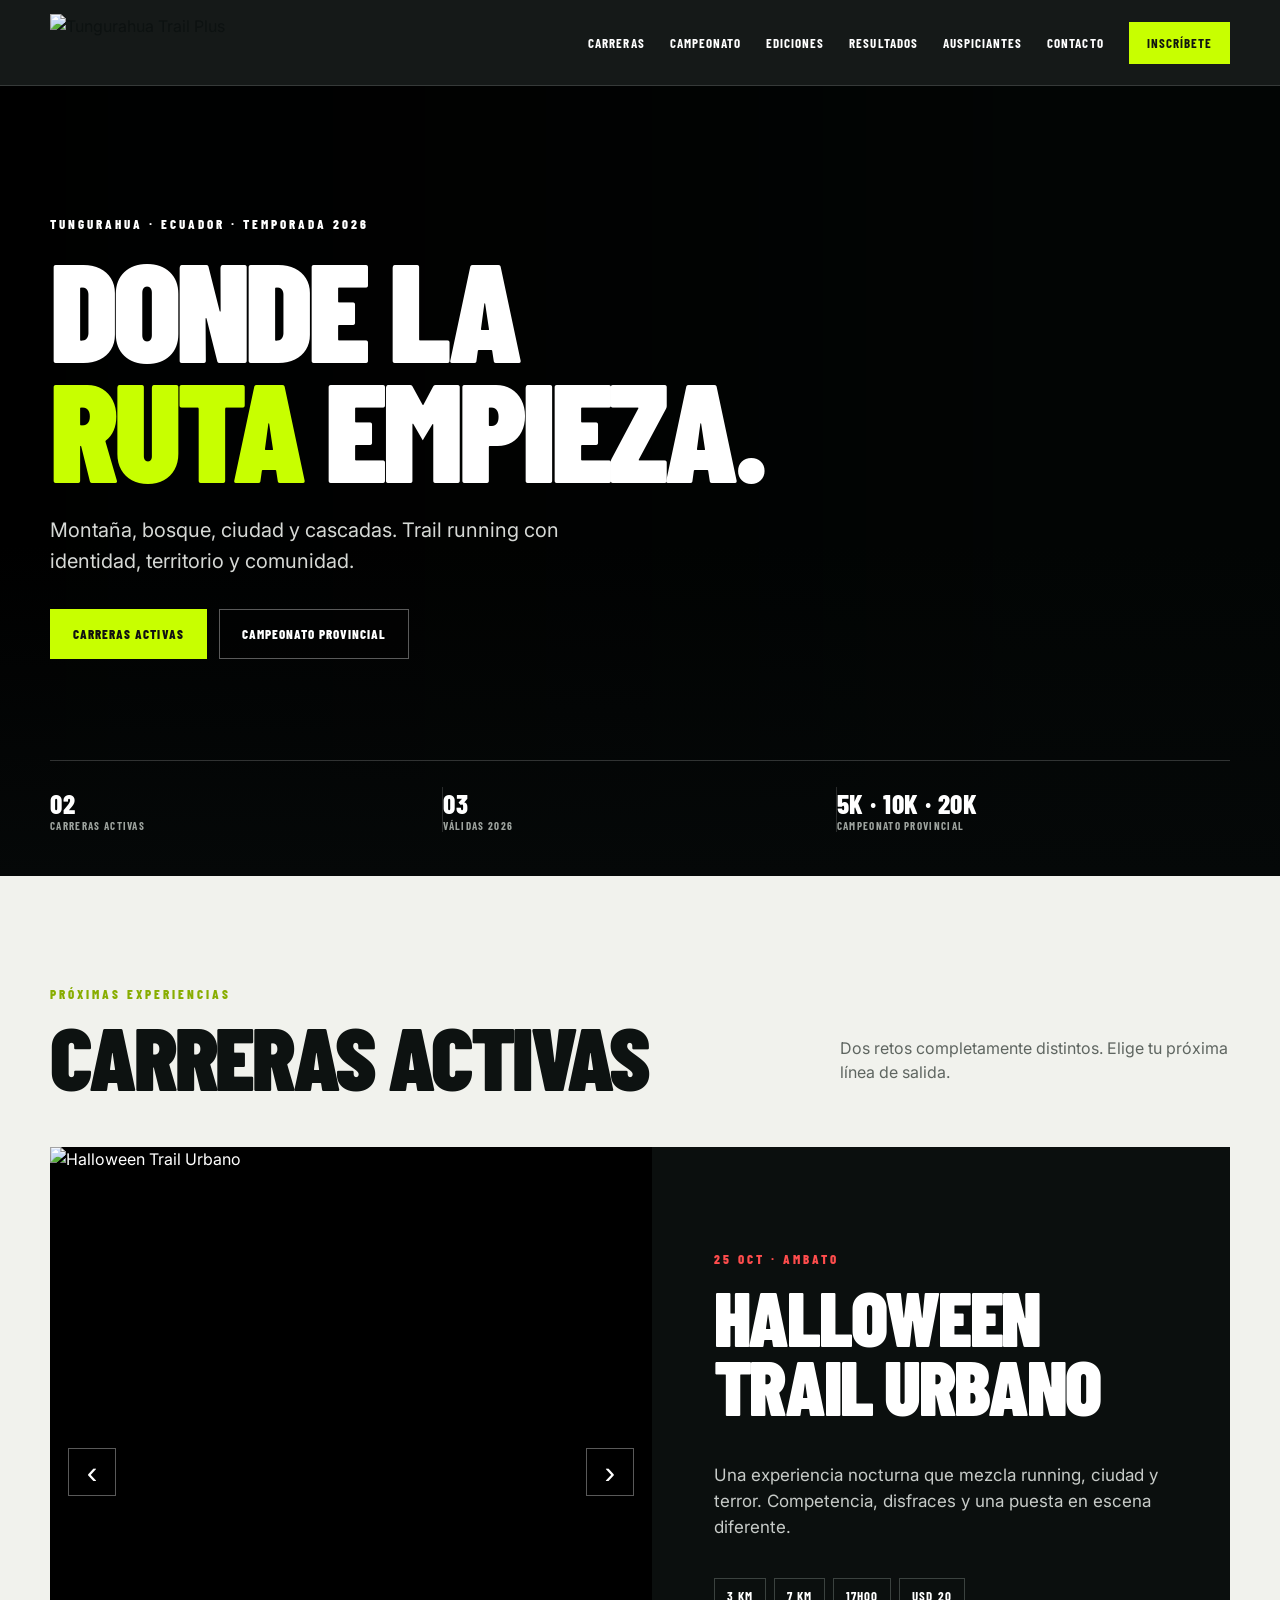
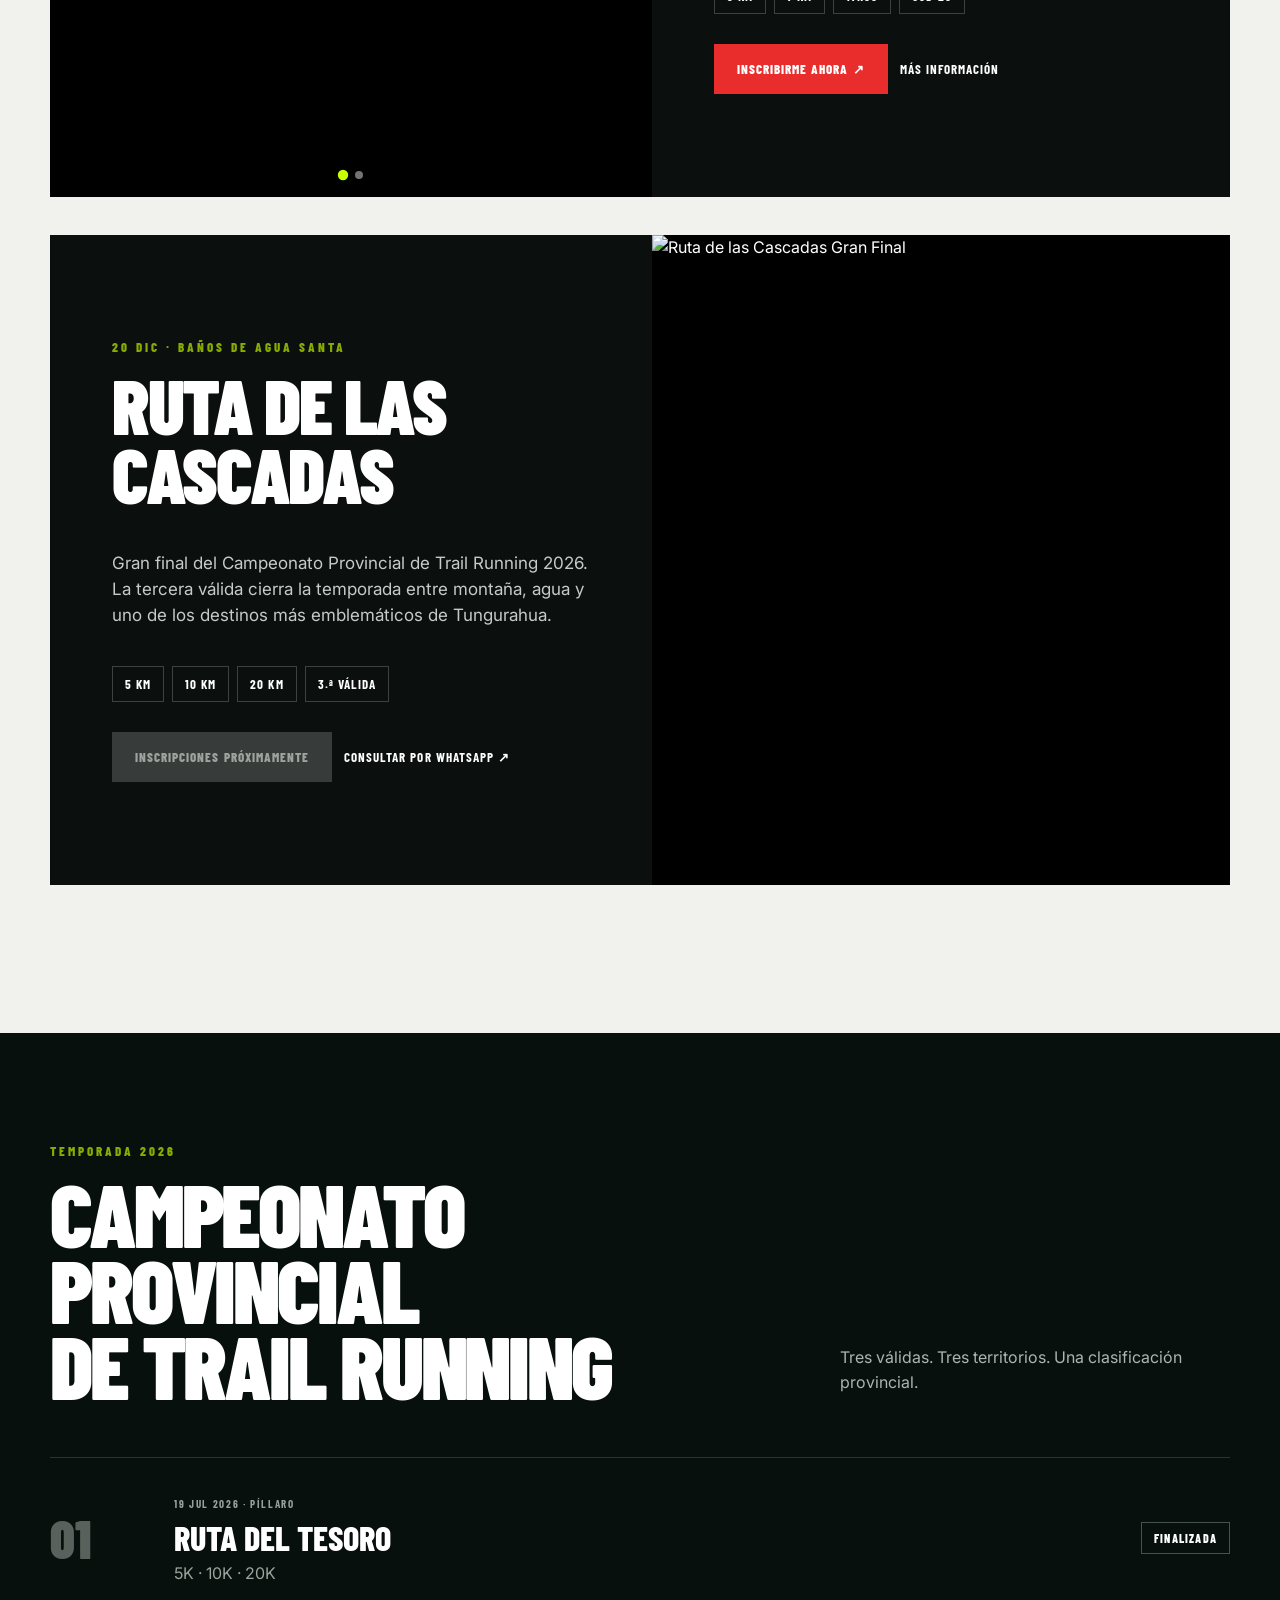
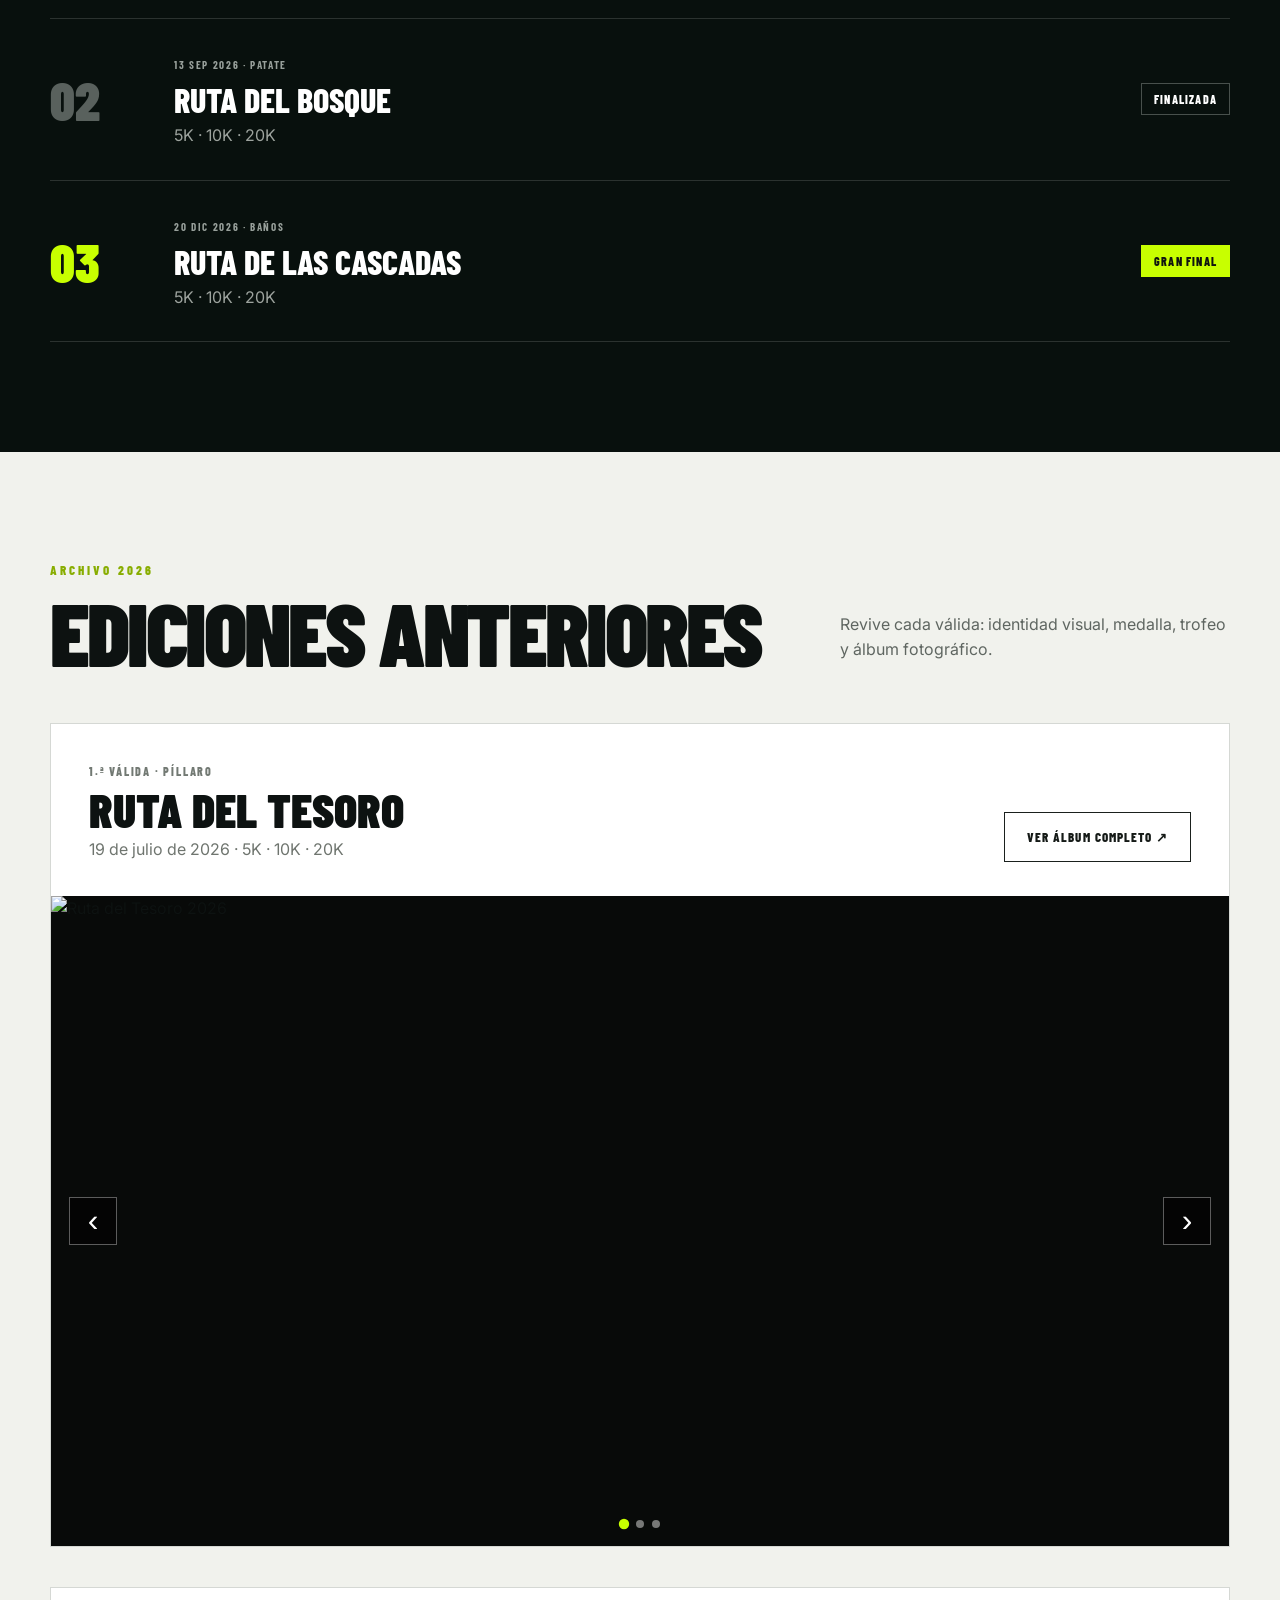
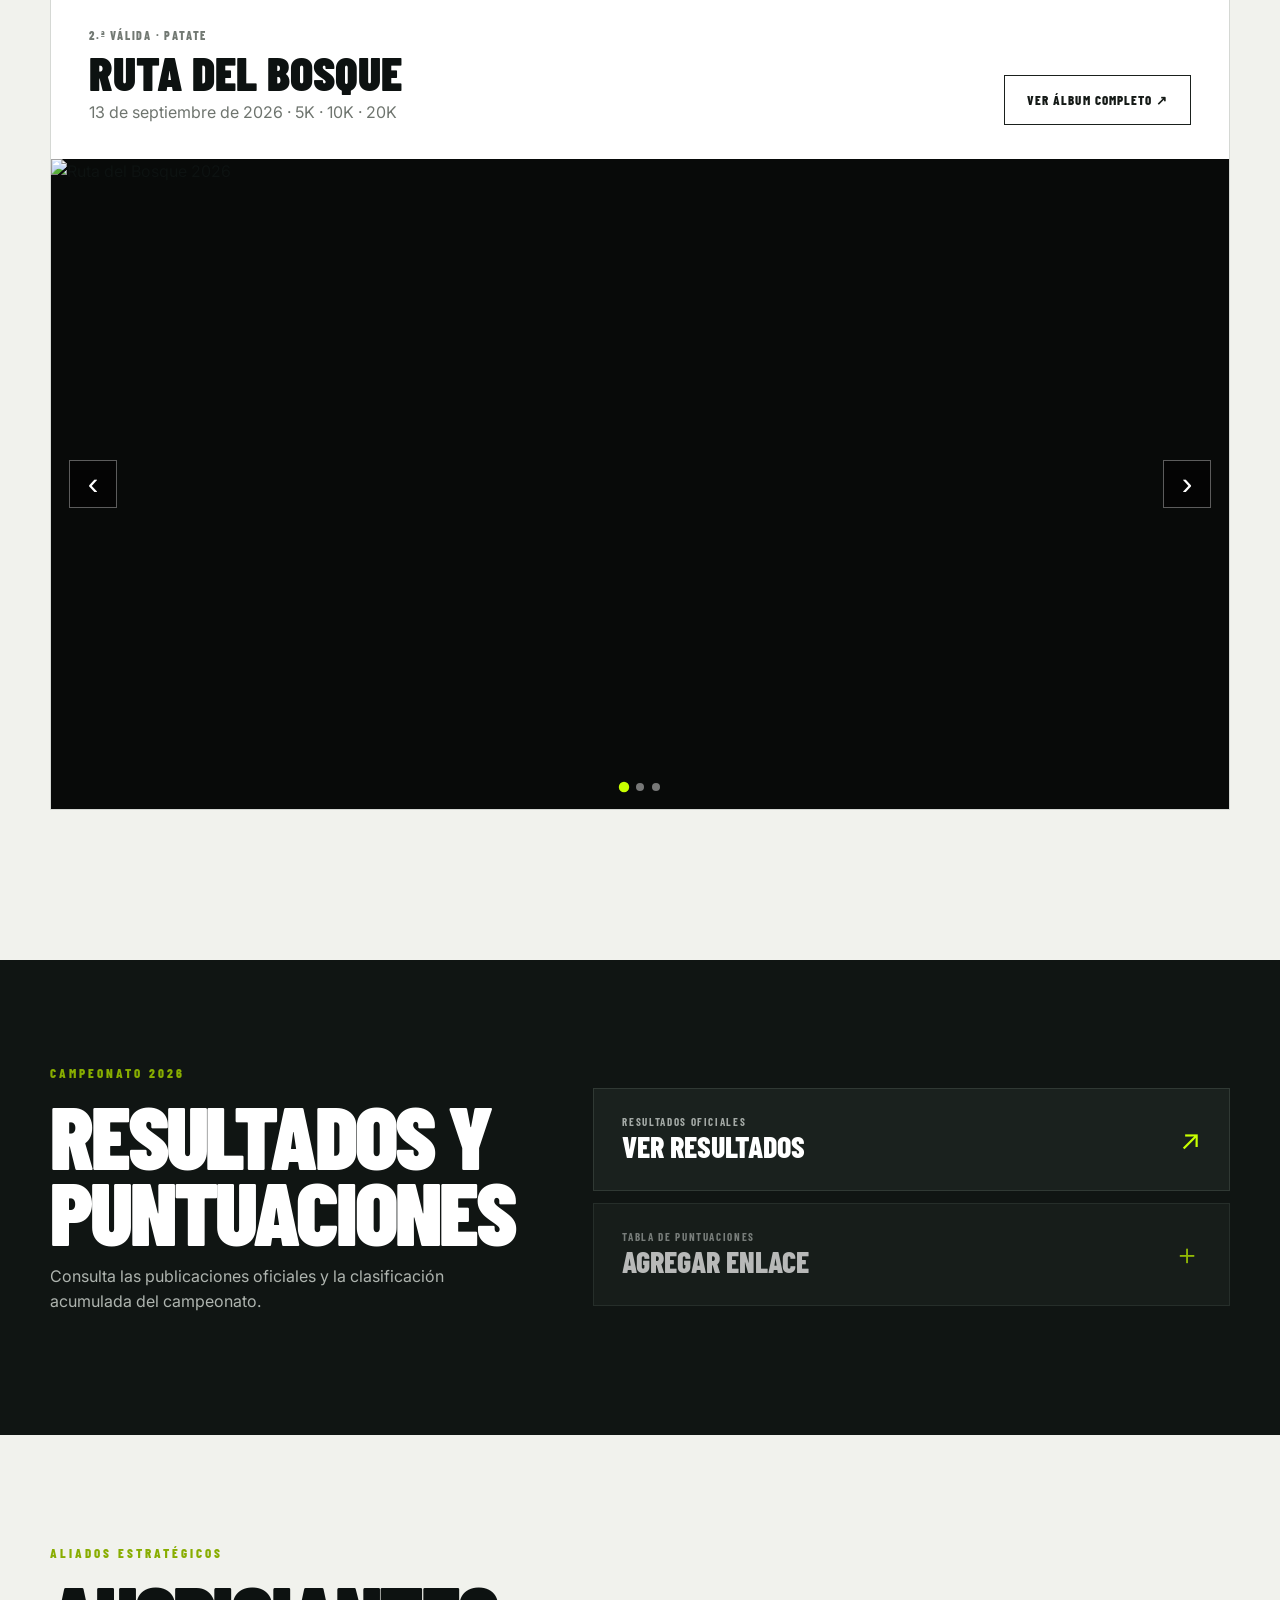
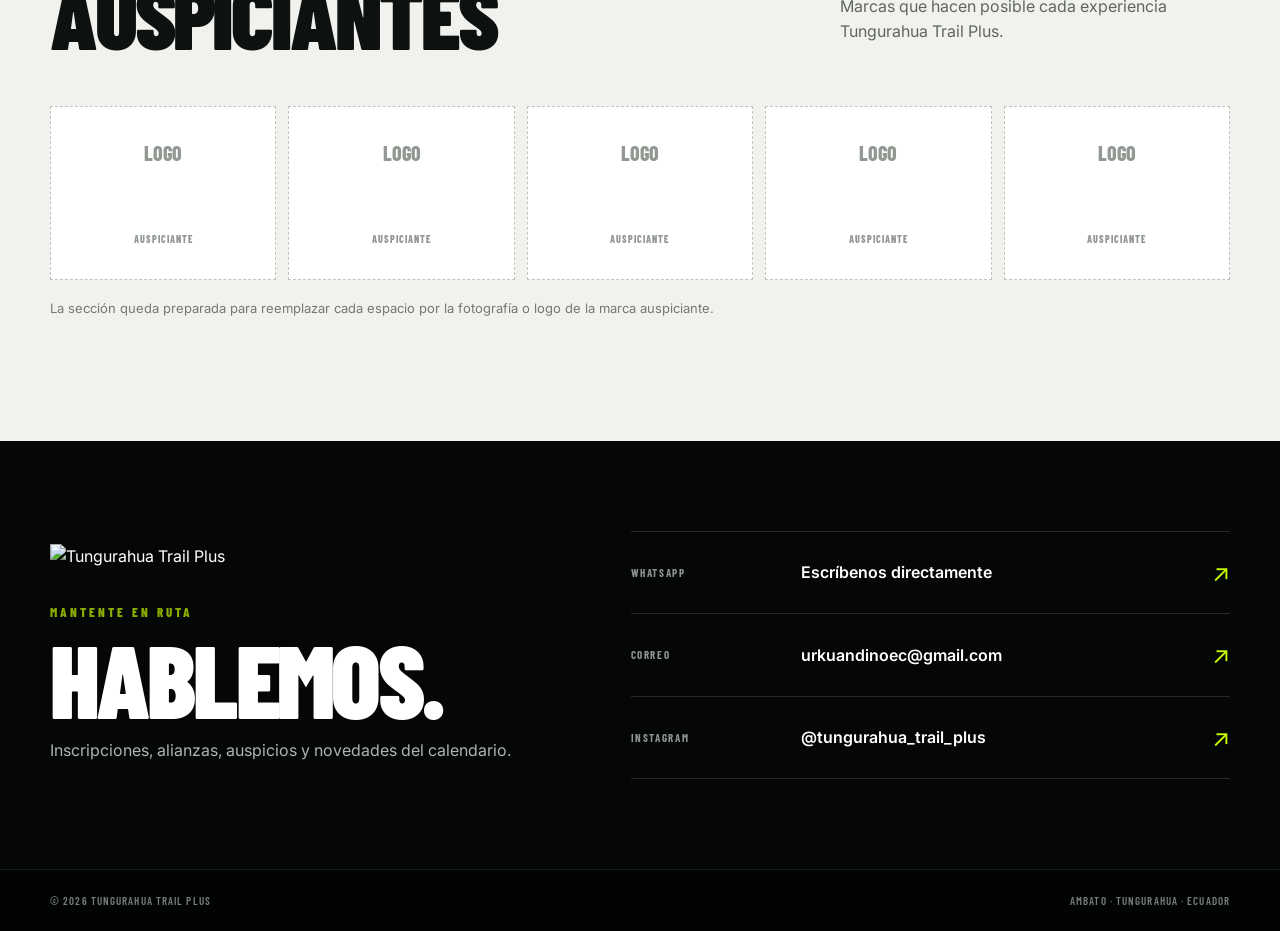
==== commit 0e085cec: "Add files via upload" ====
--- a/index.html
+++ b/index.html
@@ -1,110 +1,178 @@
 <!doctype html>
 <html lang="es">
 <head>
-  <meta charset="utf-8" />
-  <meta name="viewport" content="width=device-width,initial-scale=1" />
-  <meta name="description" content="Tungurahua Trail Plus — carreras, campeonato provincial, resultados, galería e inscripciones." />
+  <meta charset="utf-8">
+  <meta name="viewport" content="width=device-width,initial-scale=1">
+  <meta name="theme-color" content="#070b0b">
+  <meta name="description" content="Tungurahua Trail Plus — Campeonato Provincial de Trail Running, carreras, resultados, fotografías e inscripciones.">
   <title>Tungurahua Trail Plus</title>
   <link rel="preconnect" href="https://fonts.googleapis.com">
   <link rel="preconnect" href="https://fonts.gstatic.com" crossorigin>
-  <link href="https://fonts.googleapis.com/css2?family=Inter:wght@400;500;600;700;800&family=Oswald:wght@500;600;700&display=swap" rel="stylesheet">
-  <link rel="stylesheet" href="styles.css" />
+  <link href="https://fonts.googleapis.com/css2?family=Barlow+Condensed:wght@500;600;700;800;900&family=Inter:wght@400;500;600;700&display=swap" rel="stylesheet">
+  <link rel="stylesheet" href="styles.css">
 </head>
 <body>
-  <header class="site-header" id="top">
-    <a class="brand" href="#top" aria-label="Tungurahua Trail Plus, inicio">
-      <span class="brand-mark">T+</span>
-      <span><b>TUNGURAHUA</b><small>TRAIL PLUS</small></span>
+  <header class="topbar" id="inicio">
+    <a class="brand" href="#inicio" aria-label="Inicio Tungurahua Trail Plus">
+      <img src="assets/logo.jpg" alt="Tungurahua Trail Plus">
     </a>
-    <button class="menu-toggle" aria-label="Abrir menú" aria-expanded="false">☰</button>
-    <nav class="nav" aria-label="Navegación principal">
+    <button class="menu" aria-label="Abrir menú" aria-expanded="false">☰</button>
+    <nav>
       <a href="#carreras">Carreras</a>
       <a href="#campeonato">Campeonato</a>
-      <a href="#galeria">Galería</a>
+      <a href="#anteriores">Ediciones</a>
       <a href="#resultados">Resultados</a>
       <a href="#auspiciantes">Auspiciantes</a>
-      <a class="nav-cta" href="#carreras">Inscripciones</a>
+      <a href="#contacto">Contacto</a>
+      <a class="nav-cta" href="https://cronometrajeinstantaneo.com/inscripciones/tungurahua-trail-plus-halloween-urbano" target="_blank" rel="noopener">Inscríbete</a>
     </nav>
   </header>
 
   <main>
-    <section class="hero">
-      <div class="hero-overlay"></div>
-      <div class="hero-kicker">TRAIL RUNNING · TUNGURAHUA · ECUADOR</div>
-      <div class="hero-inner">
-        <p class="eyebrow" data-site="season">TEMPORADA 2026</p>
-        <h1 data-site="heroTitle">TUNGURAHUA<br>TRAIL PLUS</h1>
-        <p class="hero-copy" data-site="heroDescription">Montaña, bosque, ciudad y cascadas. Una comunidad que corre, compite y descubre Tungurahua.</p>
-        <div class="hero-actions">
-          <a class="btn btn-primary" href="#carreras">Ver carreras activas</a>
-          <a class="btn btn-ghost" href="#campeonato">Campeonato Provincial</a>
+    <section class="hero" aria-label="Tungurahua Trail Plus temporada 2026">
+      <div class="hero-bg"></div>
+      <div class="hero-shade"></div>
+      <div class="hero-content shell">
+        <p class="overline">TUNGURAHUA · ECUADOR · TEMPORADA 2026</p>
+        <h1>DONDE LA<br><span>RUTA</span> EMPIEZA.</h1>
+        <p class="hero-copy">Montaña, bosque, ciudad y cascadas. Trail running con identidad, territorio y comunidad.</p>
+        <div class="actions">
+          <a class="btn primary" href="#carreras">Carreras activas</a>
+          <a class="btn secondary" href="#campeonato">Campeonato Provincial</a>
         </div>
       </div>
-      <div class="hero-strip">
-        <div><b data-count="active">02</b><span>CARRERAS ACTIVAS</span></div>
-        <div><b data-count="stages">03</b><span>VÁLIDAS DEL CAMPEONATO</span></div>
-        <div><b>5K · 10K · 20K</b><span>DISTANCIAS PRINCIPALES</span></div>
+      <div class="hero-stats shell">
+        <div><b>02</b><span>CARRERAS ACTIVAS</span></div>
+        <div><b>03</b><span>VÁLIDAS 2026</span></div>
+        <div><b>5K · 10K · 20K</b><span>CAMPEONATO PROVINCIAL</span></div>
       </div>
     </section>
 
-    <section class="intro section">
-      <div class="intro-number">T+</div>
-      <div class="intro-copy">
-        <p class="eyebrow" data-site="introEyebrow">SOMOS TUNGURAHUA TRAIL PLUS</p>
-        <h2 data-site="introTitle">EXPERIENCIAS QUE<br>DEJAN HUELLA.</h2>
-        <p data-site="introText">Organizamos experiencias de trail running que conectan deporte, territorio y comunidad. Cada carrera tiene una identidad propia y un recorrido pensado para que el corredor viva Tungurahua de una forma distinta.</p>
+    <section class="section shell" id="carreras">
+      <div class="section-head">
+        <div><p class="overline lime">PRÓXIMAS EXPERIENCIAS</p><h2>CARRERAS ACTIVAS</h2></div>
+        <p>Dos retos completamente distintos. Elige tu próxima línea de salida.</p>
+      </div>
+
+      <article class="event event-halloween">
+        <div class="event-slider" data-slider>
+          <div class="slides">
+            <figure class="slide active"><img src="assets/halloween-poster.png" alt="Halloween Trail Urbano"></figure>
+            <figure class="slide"><img src="assets/halloween-categorias.jpg" alt="Categorías Halloween Trail Urbano"></figure>
+          </div>
+          <button class="slider-btn prev" type="button" aria-label="Imagen anterior">‹</button>
+          <button class="slider-btn next" type="button" aria-label="Imagen siguiente">›</button>
+          <div class="dots" aria-label="Seleccionar imagen"></div>
+        </div>
+        <div class="event-info">
+          <p class="overline red">25 OCT · AMBATO</p>
+          <h3>HALLOWEEN<br>TRAIL URBANO</h3>
+          <p class="lead">Una experiencia nocturna que mezcla running, ciudad y terror. Competencia, disfraces y una puesta en escena diferente.</p>
+          <div class="chips"><span>3 KM</span><span>7 KM</span><span>17H00</span><span>USD 20</span></div>
+          <div class="event-actions">
+            <a class="btn redbtn" href="https://cronometrajeinstantaneo.com/inscripciones/tungurahua-trail-plus-halloween-urbano" target="_blank" rel="noopener">Inscribirme ahora ↗</a>
+            <a class="text-link" href="#contacto">Más información</a>
+          </div>
+        </div>
+      </article>
+
+      <article class="event event-cascadas reverse">
+        <div class="event-slider single">
+          <div class="slides"><figure class="slide active"><img src="assets/cascadas-poster.jpg" alt="Ruta de las Cascadas Gran Final"></figure></div>
+        </div>
+        <div class="event-info">
+          <p class="overline lime">20 DIC · BAÑOS DE AGUA SANTA</p>
+          <h3>RUTA DE LAS<br>CASCADAS</h3>
+          <p class="lead">Gran final del Campeonato Provincial de Trail Running 2026. La tercera válida cierra la temporada entre montaña, agua y uno de los destinos más emblemáticos de Tungurahua.</p>
+          <div class="chips"><span>5 KM</span><span>10 KM</span><span>20 KM</span><span>3.ª VÁLIDA</span></div>
+          <div class="event-actions">
+            <button class="btn disabled" type="button" disabled>Inscripciones próximamente</button>
+            <a class="text-link" href="https://wa.me/message/EGQYGFPQRLEFD1" target="_blank" rel="noopener">Consultar por WhatsApp ↗</a>
+          </div>
+        </div>
+      </article>
+    </section>
+
+    <section class="championship" id="campeonato">
+      <div class="shell">
+        <div class="section-head light">
+          <div><p class="overline lime">TEMPORADA 2026</p><h2>CAMPEONATO PROVINCIAL<br>DE TRAIL RUNNING</h2></div>
+          <p>Tres válidas. Tres territorios. Una clasificación provincial.</p>
+        </div>
+        <div class="timeline">
+          <div class="stage complete"><b>01</b><div><span>19 JUL 2026 · PÍLLARO</span><h3>Ruta del Tesoro</h3><p>5K · 10K · 20K</p></div><em>FINALIZADA</em></div>
+          <div class="stage complete"><b>02</b><div><span>13 SEP 2026 · PATATE</span><h3>Ruta del Bosque</h3><p>5K · 10K · 20K</p></div><em>FINALIZADA</em></div>
+          <div class="stage next"><b>03</b><div><span>20 DIC 2026 · BAÑOS</span><h3>Ruta de las Cascadas</h3><p>5K · 10K · 20K</p></div><em>GRAN FINAL</em></div>
+        </div>
       </div>
     </section>
 
-    <section class="section races-section" id="carreras">
+    <section class="section shell" id="anteriores">
       <div class="section-head">
-        <div><p class="eyebrow">PRÓXIMAS EXPERIENCIAS</p><h2>CARRERAS ACTIVAS</h2></div>
-        <p>Elige tu próximo reto. Cada evento tendrá su propia página con información, rutas, kit, reglamento, fotografías e inscripción.</p>
+        <div><p class="overline lime">ARCHIVO 2026</p><h2>EDICIONES ANTERIORES</h2></div>
+        <p>Revive cada válida: identidad visual, medalla, trofeo y álbum fotográfico.</p>
       </div>
-      <div class="race-grid" id="active-races"></div>
+
+      <article class="archive-card">
+        <div class="archive-head"><div><span>1.ª VÁLIDA · PÍLLARO</span><h3>RUTA DEL TESORO</h3><p>19 de julio de 2026 · 5K · 10K · 20K</p></div><a class="btn secondary darkborder" href="https://drive.google.com/drive/folders/1WFCiRb83r7EdjOFykTGM7iFGnA_hP7E4" target="_blank" rel="noopener">Ver álbum completo ↗</a></div>
+        <div class="archive-slider" data-slider>
+          <div class="slides">
+            <figure class="slide active"><img src="assets/tesoro-poster.jpg" alt="Ruta del Tesoro 2026"></figure>
+            <figure class="slide"><img src="assets/tesoro-medalla.jpg" alt="Medalla Ruta del Tesoro"></figure>
+            <figure class="slide"><img src="assets/tesoro-trofeo.jpg" alt="Trofeo Ruta del Tesoro"></figure>
+          </div>
+          <button class="slider-btn prev" type="button" aria-label="Anterior">‹</button><button class="slider-btn next" type="button" aria-label="Siguiente">›</button><div class="dots"></div>
+        </div>
+      </article>
+
+      <article class="archive-card">
+        <div class="archive-head"><div><span>2.ª VÁLIDA · PATATE</span><h3>RUTA DEL BOSQUE</h3><p>13 de septiembre de 2026 · 5K · 10K · 20K</p></div><a class="btn secondary darkborder" href="https://drive.google.com/drive/folders/1QEYaAyF7kqFAE3JTpiTRrMeTl-noPGwa" target="_blank" rel="noopener">Ver álbum completo ↗</a></div>
+        <div class="archive-slider" data-slider>
+          <div class="slides">
+            <figure class="slide active"><img src="assets/bosque-poster.jpg" alt="Ruta del Bosque 2026"></figure>
+            <figure class="slide"><img src="assets/bosque-medalla.jpg" alt="Medalla Ruta del Bosque"></figure>
+            <figure class="slide"><img src="assets/bosque-trofeo.jpg" alt="Trofeo Ruta del Bosque"></figure>
+          </div>
+          <button class="slider-btn prev" type="button" aria-label="Anterior">‹</button><button class="slider-btn next" type="button" aria-label="Siguiente">›</button><div class="dots"></div>
+        </div>
+      </article>
     </section>
 
-    <section class="section championship" id="campeonato">
-      <div class="section-head light">
-        <div><p class="eyebrow">TEMPORADA 2026</p><h2>CAMPEONATO PROVINCIAL<br>DE TRAIL RUNNING</h2></div>
-        <p>Tres territorios. Tres válidas. Una clasificación provincial.</p>
-      </div>
-      <div class="champ-layout">
-        <div class="champ-photo"><img src="assets/trofeo-bosque.png" alt="Trofeo Tungurahua Trail Plus"></div>
-        <div class="stages" id="championship-stages"></div>
+    <section class="results-section" id="resultados">
+      <div class="shell results-grid">
+        <div><p class="overline lime">CAMPEONATO 2026</p><h2>RESULTADOS Y<br>PUNTUACIONES</h2><p>Consulta las publicaciones oficiales y la clasificación acumulada del campeonato.</p></div>
+        <div class="result-cards">
+          <a class="result-card" href="https://www.instagram.com/p/DdaaQdFDgb-/?stkn=cGl2YnNscXYzeW82" target="_blank" rel="noopener"><span>RESULTADOS OFICIALES</span><b>Ver resultados</b><i>↗</i></a>
+          <a class="result-card muted" href="#" id="points-link"><span>TABLA DE PUNTUACIONES</span><b>Agregar enlace</b><i>＋</i></a>
+        </div>
       </div>
     </section>
 
-    <section class="section gallery-section" id="galeria">
-      <div class="section-head">
-        <div><p class="eyebrow">MEMORIAS DE CARRERA</p><h2>GALERÍA HISTÓRICA</h2></div>
-        <p>Una selección de nuestros eventos. Cada edición podrá abrir un álbum completo de fotografías.</p>
+    <section class="section shell sponsors" id="auspiciantes">
+      <div class="section-head"><div><p class="overline lime">ALIADOS ESTRATÉGICOS</p><h2>AUSPICIANTES</h2></div><p>Marcas que hacen posible cada experiencia Tungurahua Trail Plus.</p></div>
+      <div class="sponsor-grid" id="sponsor-grid">
+        <div class="sponsor-slot">LOGO<br><small>AUSPICIANTE</small></div>
+        <div class="sponsor-slot">LOGO<br><small>AUSPICIANTE</small></div>
+        <div class="sponsor-slot">LOGO<br><small>AUSPICIANTE</small></div>
+        <div class="sponsor-slot">LOGO<br><small>AUSPICIANTE</small></div>
+        <div class="sponsor-slot">LOGO<br><small>AUSPICIANTE</small></div>
       </div>
-      <div class="gallery-grid" id="gallery-grid"></div>
-    </section>
-
-    <section class="section results" id="resultados">
-      <div class="results-media"><img src="assets/posiciones.png" alt="Clasificación Tungurahua Trail Plus"></div>
-      <div class="results-copy"><p class="eyebrow">CLASIFICACIONES</p><h2>RESULTADOS<br>OFICIALES</h2><p>Consulta posiciones, puntajes acumulados y resultados de las válidas del Campeonato Provincial.</p><a class="btn btn-dark" href="#" data-edit-link="results">Ver resultados</a></div>
-    </section>
-
-    <section class="section partners" id="auspiciantes">
-      <p class="eyebrow">ALIADOS ESTRATÉGICOS</p>
-      <h2>MARCAS QUE HACEN POSIBLE<br>LA EXPERIENCIA</h2>
-      <div class="logo-strip" id="sponsor-strip"><span>PRÓXIMAMENTE</span></div>
+      <p class="sponsor-note">La sección queda preparada para reemplazar cada espacio por la fotografía o logo de la marca auspiciante.</p>
     </section>
 
     <section class="contact" id="contacto">
-      <div><p class="eyebrow">TUNGURAHUA TRAIL PLUS</p><h2>VIVE LA<br>PRÓXIMA RUTA.</h2><p>Inscripciones, novedades y próximas fechas en nuestros canales oficiales.</p></div>
-      <div class="contact-links">
-        <a href="https://www.instagram.com/tungurahua_trail_plus" data-edit-link="instagram" target="_blank" rel="noopener">Instagram ↗</a>
-        <a href="#" data-edit-link="whatsapp" target="_blank" rel="noopener">WhatsApp ↗</a>
-        <a href="mailto:contacto@tungurahuatrailplus.com" data-edit-link="email">Correo ↗</a>
+      <div class="shell contact-grid">
+        <div><img class="contact-logo" src="assets/logo.jpg" alt="Tungurahua Trail Plus"><p class="overline lime">MANTENTE EN RUTA</p><h2>HABLEMOS.</h2><p>Inscripciones, alianzas, auspicios y novedades del calendario.</p></div>
+        <div class="contact-links">
+          <a href="https://wa.me/message/EGQYGFPQRLEFD1" target="_blank" rel="noopener"><span>WHATSAPP</span><b>Escríbenos directamente</b><i>↗</i></a>
+          <a href="mailto:urkuandinoec@gmail.com"><span>CORREO</span><b>urkuandinoec@gmail.com</b><i>↗</i></a>
+          <a href="https://www.instagram.com/tungurahua_trail_plus?stkn=MXd0cjhsd3k3ZW4wZQ%3D%3D&utm_source=qr" target="_blank" rel="noopener"><span>INSTAGRAM</span><b>@tungurahua_trail_plus</b><i>↗</i></a>
+        </div>
       </div>
     </section>
   </main>
 
-  <footer><span>© 2026 Tungurahua Trail Plus</span><span>Ambato · Tungurahua · Ecuador</span></footer>
+  <footer><div class="shell"><span>© 2026 Tungurahua Trail Plus</span><span>Ambato · Tungurahua · Ecuador</span></div></footer>
   <script src="app.js"></script>
 </body>
 </html>
--- a/styles.css
+++ b/styles.css
@@ -1,8 +1,3 @@
-:root{--bg:#f3f1eb;--paper:#fbfaf7;--ink:#0d100e;--muted:#6f746f;--acid:#d7ff18;--forest:#0f2a20;--forest2:#153c2d;--red:#e12a24;--line:rgba(13,16,14,.13)}
-*{box-sizing:border-box}html{scroll-behavior:smooth}body{margin:0;background:var(--bg);color:var(--ink);font-family:Inter,system-ui,sans-serif}.site-header{height:80px;padding:0 4.5vw;display:flex;align-items:center;justify-content:space-between;position:sticky;top:0;z-index:50;background:rgba(8,13,10,.94);backdrop-filter:blur(12px);border-bottom:1px solid rgba(255,255,255,.08);color:#fff}.brand{display:flex;align-items:center;gap:12px;text-decoration:none;color:inherit}.brand-mark{display:grid;place-items:center;width:44px;height:44px;background:var(--acid);color:#0a0d0b;font:700 22px Oswald}.brand b,.brand small{display:block;line-height:1}.brand b{font:700 16px Oswald;letter-spacing:.09em}.brand small{margin-top:5px;font-size:9px;letter-spacing:.26em}.nav{display:flex;align-items:center;gap:24px}.nav a{color:#fff;text-decoration:none;font-size:11px;font-weight:700;text-transform:uppercase;letter-spacing:.09em}.nav-cta{background:var(--acid)!important;color:#0c100d!important;padding:12px 16px}.menu-toggle{display:none;border:0;background:none;color:#fff;font-size:24px}.hero{min-height:calc(100vh - 80px);position:relative;overflow:hidden;color:#fff;display:flex;flex-direction:column;justify-content:flex-end;background:linear-gradient(90deg,rgba(5,10,7,.96) 0%,rgba(5,10,7,.77) 42%,rgba(5,10,7,.25) 72%),url('assets/halloween.png') center 37%/cover no-repeat}.hero:after{content:"";position:absolute;inset:0;background:linear-gradient(180deg,rgba(0,0,0,.15),rgba(0,0,0,.35) 65%,rgba(0,0,0,.72));z-index:0}.hero-overlay{position:absolute;inset:auto -8% 13% auto;width:520px;height:520px;border:1px solid rgba(215,255,24,.24);border-radius:50%;z-index:1}.hero-overlay:after{content:"";position:absolute;inset:55px;border:1px solid rgba(215,255,24,.12);border-radius:50%}.hero-kicker{position:absolute;right:4.5vw;top:46%;z-index:2;writing-mode:vertical-rl;transform:rotate(180deg);font:700 10px Inter;letter-spacing:.24em;color:rgba(255,255,255,.62)}.hero-inner{position:relative;z-index:2;padding:10vh 4.5vw 7vh;max-width:1050px}.eyebrow{font-size:10px;letter-spacing:.24em;font-weight:800;margin:0 0 16px;color:#7c837e}.hero .eyebrow,.championship .eyebrow,.contact .eyebrow{color:var(--acid)}h1,h2,h3{font-family:Oswald,sans-serif;text-transform:uppercase;margin:0}h1{font-size:clamp(74px,11vw,158px);line-height:.82;letter-spacing:-.045em}h1 span{color:var(--acid)}.hero-copy{font-size:clamp(17px,2vw,23px);line-height:1.55;color:#d4d9d5;max-width:660px;margin:30px 0}.hero-actions,.race-actions{display:flex;gap:10px;flex-wrap:wrap}.btn{display:inline-flex;align-items:center;justify-content:center;min-height:50px;padding:0 22px;text-decoration:none;font-size:11px;font-weight:800;text-transform:uppercase;letter-spacing:.09em;border:1px solid transparent}.btn-primary{background:var(--acid);color:#111}.btn-ghost{border-color:rgba(255,255,255,.42);color:#fff}.hero-strip{position:relative;z-index:2;display:grid;grid-template-columns:repeat(3,1fr);border-top:1px solid rgba(255,255,255,.17);background:rgba(5,9,7,.4)}.hero-strip div{padding:20px 4.5vw;border-right:1px solid rgba(255,255,255,.12)}.hero-strip b,.hero-strip span{display:block}.hero-strip b{font:600 20px Oswald}.hero-strip span{font-size:9px;color:#9fa7a2;margin-top:4px;letter-spacing:.13em}.section{padding:105px 4.5vw}.intro{display:grid;grid-template-columns:.55fr 1.45fr;gap:70px;align-items:end;background:#fff}.intro-number{font:700 clamp(120px,20vw,320px) Oswald;color:#e7e7e0;line-height:.72}.intro-copy h2,.section-head h2,.partners h2,.results h2{font-size:clamp(46px,6vw,82px);line-height:.92}.intro-copy>p:last-child{max-width:760px;color:var(--muted);font-size:18px;line-height:1.75;margin-top:28px}.section-head{display:flex;justify-content:space-between;gap:60px;align-items:end;margin-bottom:46px}.section-head>p{max-width:460px;color:var(--muted);line-height:1.7}.races-section{background:var(--bg)}.race-grid{display:grid;grid-template-columns:repeat(2,1fr);gap:22px}.race-card{min-height:680px;background:#0b0d0c;color:#fff;position:relative;overflow:hidden;display:flex;flex-direction:column;box-shadow:0 18px 50px rgba(0,0,0,.13)}.race-visual{height:355px;position:relative;background-size:cover;background-position:center}.race-card.halloween .race-visual{background-image:linear-gradient(180deg,rgba(0,0,0,.08),rgba(0,0,0,.55)),url('assets/halloween.png');background-position:center 23%}.race-card.cascades .race-visual{background:radial-gradient(circle at 78% 20%,rgba(215,255,24,.18),transparent 22%),linear-gradient(145deg,#38624a 0%,#17362a 48%,#07100c 100%)}.race-card.cascades .race-visual:before{content:"";position:absolute;left:8%;right:8%;bottom:-18px;height:210px;background:linear-gradient(162deg,transparent 0 38%,#244b37 39% 58%,#0e231a 59%);clip-path:polygon(0 35%,20% 18%,37% 32%,54% 10%,71% 29%,100% 0,100% 100%,0 100%)}.race-card.cascades .race-visual:after{content:"";position:absolute;width:10px;height:240px;background:linear-gradient(#edf9ef,rgba(255,255,255,.25),transparent);right:28%;top:20px;transform:rotate(7deg);filter:blur(.4px)}.race-badge{position:absolute;z-index:3;left:24px;top:24px;padding:10px 13px;background:var(--acid);color:#111;font-size:9px;font-weight:900;letter-spacing:.13em}.race-card.halloween .race-badge{background:var(--red);color:#fff}.race-number{position:absolute;right:22px;bottom:-20px;font:700 110px Oswald;color:rgba(255,255,255,.12)}.race-body{padding:30px 32px 34px;display:flex;flex-direction:column;flex:1}.race-meta{display:flex;justify-content:space-between;gap:15px;font-size:10px;font-weight:800;letter-spacing:.12em;color:#9ba39e}.race-body h3{font-size:clamp(46px,5vw,72px);line-height:.88;margin:25px 0 13px}.race-distance{color:var(--acid);font:600 17px Oswald;letter-spacing:.09em}.halloween .race-distance{color:#ff5e55}.race-description{color:#b3bab6;line-height:1.65;max-width:560px}.race-actions{margin-top:auto;padding-top:26px}.btn-card{border-color:rgba(255,255,255,.25);color:#fff}.championship{background:#0b1711;color:#fff}.section-head.light>p{color:#a7b1aa}.champ-layout{display:grid;grid-template-columns:.9fr 1.1fr;gap:50px;align-items:stretch}.champ-photo{min-height:560px;background:#15251d;overflow:hidden}.champ-photo img{width:100%;height:100%;object-fit:cover;display:block;filter:saturate(.85) contrast(1.04)}.stages{border-top:1px solid rgba(255,255,255,.15)}.stage{display:grid;grid-template-columns:80px 1fr auto;gap:18px;align-items:center;padding:33px 0;border-bottom:1px solid rgba(255,255,255,.15)}.stage-number{font:600 30px Oswald;color:var(--acid)}.stage small{color:#8f9a93;font-size:10px;letter-spacing:.13em}.stage h3{font-size:clamp(28px,3.5vw,48px);margin-top:5px}.stage b{font-size:9px;letter-spacing:.13em;border:1px solid rgba(255,255,255,.22);padding:10px 12px}.gallery-section{background:#fff}.gallery-grid{display:grid;grid-template-columns:1.2fr .9fr .9fr;gap:14px}.gallery-card{min-height:500px;padding:28px;color:#fff;display:flex;flex-direction:column;justify-content:space-between;position:relative;overflow:hidden;background-size:cover;background-position:center}.gallery-card>*{position:relative;z-index:2}.gallery-shade{position:absolute;inset:0!important;z-index:1!important;background:linear-gradient(180deg,rgba(0,0,0,.05),rgba(0,0,0,.75))}.gallery-card>span{font:600 74px Oswald;color:rgba(255,255,255,.24)}.gallery-card small{font-size:10px;letter-spacing:.16em}.gallery-card h3{font-size:46px;line-height:.92;margin:8px 0 18px}.gallery-card a{color:#fff;text-decoration:none;font-weight:800;font-size:11px;letter-spacing:.1em;text-transform:uppercase}.g1{background:linear-gradient(140deg,#6b5234,#1c2d1f)}.g2{background-image:url('assets/trofeo-bosque.png')}.g3{background-image:url('assets/halloween.png')}.results{display:grid;grid-template-columns:1.1fr .9fr;gap:0;padding:0;background:var(--acid)}.results-media{min-height:620px;overflow:hidden}.results-media img{width:100%;height:100%;object-fit:cover;display:block}.results-copy{padding:75px 6vw;display:flex;flex-direction:column;justify-content:center}.results-copy .eyebrow{color:#4b5603}.results-copy p{line-height:1.7;max-width:520px}.results-copy .btn{align-self:flex-start;margin-top:15px}.btn-dark{background:#111;color:#fff}.partners{text-align:center}.partners h2{max-width:980px;margin:auto}.logo-strip{margin-top:48px;display:grid;grid-template-columns:repeat(5,1fr);border:1px solid var(--line)}.logo-strip span{padding:38px 10px;border-right:1px solid var(--line);font:600 16px Oswald;color:#9da09b}.contact{padding:100px 4.5vw;background:#09110d;color:#fff;display:flex;justify-content:space-between;gap:50px;align-items:end}.contact h2{font-size:clamp(62px,9vw,126px);line-height:.84}.contact>div>p:last-child{max-width:600px;color:#aeb6b0;line-height:1.6}.contact-links{display:flex;flex-direction:column;min-width:300px}.contact-links a{color:#fff;text-decoration:none;padding:19px 0;border-bottom:1px solid rgba(255,255,255,.18);font-weight:700}.contact-links a:hover{color:var(--acid)}footer{padding:26px 4.5vw;display:flex;justify-content:space-between;font-size:10px;text-transform:uppercase;letter-spacing:.13em;color:#777;background:#f6f4ef}
-@media(max-width:900px){.site-header{height:70px}.nav{display:none;position:absolute;left:0;right:0;top:70px;background:#0a100d;padding:28px 5vw;flex-direction:column;align-items:flex-start}.nav.open{display:flex}.menu-toggle{display:block}.hero{min-height:830px;background-position:58% center}.hero-kicker,.hero-overlay{display:none}.hero-strip{grid-template-columns:1fr}.hero-strip div{border-right:0;border-bottom:1px solid rgba(255,255,255,.13);padding:13px 5vw}.section{padding:76px 5vw}.intro{grid-template-columns:1fr}.intro-number{display:none}.section-head{display:block}.section-head>p{margin-top:20px}.race-grid,.champ-layout,.results{grid-template-columns:1fr}.race-card{min-height:640px}.champ-photo{min-height:380px}.stage{grid-template-columns:58px 1fr}.stage b{grid-column:2}.gallery-grid{grid-template-columns:1fr}.gallery-card{min-height:390px}.results-media{min-height:430px}.contact{display:block}.contact-links{margin-top:50px}.logo-strip{grid-template-columns:1fr 1fr}.logo-strip span{border-bottom:1px solid var(--line)}footer{flex-direction:column;gap:12px}}
-.dynamic-gallery{background-size:cover;background-position:center;min-height:420px}
-.race-visual{background-size:cover;background-position:center}
-.sponsor-item{display:flex;align-items:center;justify-content:center;min-width:150px;min-height:74px;padding:16px;text-decoration:none;color:inherit}
-.sponsor-item img{max-width:150px;max-height:62px;object-fit:contain;filter:grayscale(1);opacity:.82;transition:.2s ease}
-.sponsor-item:hover img{filter:none;opacity:1}
+:root{--bg:#070b0b;--ink:#0d1211;--paper:#f1f2ed;--muted:#9da39e;--lime:#c8ff00;--red:#e92d2d;--line:rgba(255,255,255,.14);--font-display:'Barlow Condensed',sans-serif;--font-body:'Inter',sans-serif}*{box-sizing:border-box}html{scroll-behavior:smooth}body{margin:0;background:var(--paper);color:var(--ink);font-family:var(--font-body);font-size:16px;line-height:1.55}img{display:block;max-width:100%}a{color:inherit;text-decoration:none}.shell{width:min(1180px,calc(100% - 40px));margin:auto}.topbar{height:86px;position:sticky;top:0;z-index:1000;display:flex;align-items:center;justify-content:space-between;padding:0 max(20px,calc((100vw - 1180px)/2));background:rgba(7,11,11,.94);backdrop-filter:blur(16px);border-bottom:1px solid var(--line)}.brand img{width:190px;height:58px;object-fit:contain;object-position:left center}.topbar nav{display:flex;align-items:center;gap:25px}.topbar nav a{font:700 13px var(--font-display);letter-spacing:.08em;text-transform:uppercase;color:#fff}.topbar nav a:hover{color:var(--lime)}.nav-cta{background:var(--lime);color:#101511!important;padding:13px 18px}.menu{display:none;background:none;border:0;color:white;font-size:28px}.hero{min-height:790px;position:relative;background:#020504;display:flex;flex-direction:column;justify-content:flex-end;overflow:hidden}.hero-bg{position:absolute;inset:0;background-image:linear-gradient(90deg,rgba(0,0,0,.95) 0%,rgba(0,0,0,.64) 42%,rgba(0,0,0,.08) 78%),url('assets/cascadas-poster.jpg');background-size:cover;background-position:center 30%;filter:saturate(.8) contrast(1.05);transform:scale(1.035)}.hero-shade{position:absolute;inset:0;background:linear-gradient(0deg,#050808 0%,transparent 42%)}.hero-content{position:relative;z-index:2;padding:120px 0 80px;color:#fff}.overline{font:800 13px var(--font-display);letter-spacing:.23em;text-transform:uppercase;margin:0 0 15px}.overline.lime{color:#88ad00}.overline.red{color:#ff4d4d}.hero h1,.section h2,.championship h2,.results-section h2,.contact h2{font-family:var(--font-display);font-weight:900;text-transform:uppercase;line-height:.85;letter-spacing:-.035em;margin:0}.hero h1{font-size:clamp(78px,11vw,155px);max-width:900px}.hero h1 span{color:var(--lime)}.hero-copy{font-size:20px;max-width:580px;color:#d6d9d6;margin:28px 0 32px}.actions,.event-actions{display:flex;gap:12px;flex-wrap:wrap}.btn{display:inline-flex;align-items:center;justify-content:center;min-height:50px;padding:0 22px;font:800 13px var(--font-display);letter-spacing:.08em;text-transform:uppercase;border:1px solid transparent;transition:.2s}.btn:hover{transform:translateY(-2px)}.btn.primary{background:var(--lime);color:#111}.btn.secondary{border-color:rgba(255,255,255,.35);color:#fff;background:rgba(0,0,0,.18)}.btn.redbtn{background:var(--red);color:white}.btn.disabled{background:#373b39;color:#9da39e;cursor:not-allowed}.hero-stats{position:relative;z-index:3;border-top:1px solid rgba(255,255,255,.18);display:grid;grid-template-columns:repeat(3,1fr);color:white;padding:26px 0 34px}.hero-stats div{display:flex;flex-direction:column;border-right:1px solid rgba(255,255,255,.15);padding-right:25px}.hero-stats div:last-child{border:0}.hero-stats b{font:800 27px var(--font-display);letter-spacing:.03em}.hero-stats span{font:700 11px var(--font-display);letter-spacing:.12em;color:#9da39e}.section{padding:110px 0}.section-head{display:grid;grid-template-columns:1.5fr .8fr;gap:60px;align-items:end;margin-bottom:54px}.section-head h2{font-size:clamp(54px,7vw,92px)}.section-head>p{color:#5f6661;max-width:400px;margin:0 0 8px}.section-head.light{color:white}.section-head.light>p{color:#aeb4af}.event{display:grid;grid-template-columns:1.02fr .98fr;background:#0b0f0e;color:white;min-height:650px;margin-bottom:38px;overflow:hidden}.event.reverse .event-slider{order:2}.event-slider,.archive-slider{position:relative;overflow:hidden;background:#000}.slides{height:100%;position:relative}.slide{position:absolute;inset:0;opacity:0;transition:opacity .55s ease;pointer-events:none;margin:0}.slide.active{opacity:1;pointer-events:auto}.slide img{width:100%;height:100%;object-fit:cover}.event-slider .slide img{object-position:center}.event-slider.single .slide{position:relative;height:650px;opacity:1}.slider-btn{position:absolute;top:50%;transform:translateY(-50%);z-index:3;width:48px;height:48px;border:1px solid rgba(255,255,255,.35);background:rgba(0,0,0,.55);color:white;font-size:32px;cursor:pointer}.slider-btn.prev{left:18px}.slider-btn.next{right:18px}.dots{position:absolute;z-index:3;bottom:18px;left:50%;transform:translateX(-50%);display:flex;gap:8px}.dots button{width:8px;height:8px;border:0;border-radius:50%;background:rgba(255,255,255,.45);padding:0}.dots button.active{background:var(--lime);transform:scale(1.3)}.event-info{padding:65px 62px;display:flex;flex-direction:column;justify-content:center}.event-info h3{font:900 clamp(55px,6vw,90px)/.9 var(--font-display);text-transform:uppercase;letter-spacing:-.03em;margin:0 0 25px}.event-info .lead{font-size:17px;color:#c7cbc8;max-width:540px}.chips{display:flex;flex-wrap:wrap;gap:8px;margin:20px 0 30px}.chips span{padding:9px 12px;border:1px solid #3b423f;font:700 13px var(--font-display);letter-spacing:.08em}.text-link{font:700 13px var(--font-display);letter-spacing:.08em;text-transform:uppercase;display:inline-flex;align-items:center}.championship{background:#08100d;color:white;padding:110px 0}.timeline{border-top:1px solid var(--line)}.stage{display:grid;grid-template-columns:100px 1fr auto;align-items:center;padding:32px 0;border-bottom:1px solid var(--line);gap:24px}.stage>b{font:900 54px var(--font-display);color:#59615d}.stage.next>b{color:var(--lime)}.stage span{font:700 11px var(--font-display);letter-spacing:.15em;color:#98a09b}.stage h3{font:800 34px var(--font-display);text-transform:uppercase;margin:3px 0}.stage p{margin:0;color:#9da39e}.stage em{font:800 12px var(--font-display);letter-spacing:.1em;font-style:normal;border:1px solid #48504c;padding:8px 12px}.stage.next em{background:var(--lime);color:#101510;border-color:var(--lime)}.archive-card{background:white;border:1px solid #d5d8d4;margin-bottom:40px}.archive-head{padding:34px 38px;display:flex;justify-content:space-between;align-items:end;gap:30px}.archive-head span{font:800 12px var(--font-display);letter-spacing:.15em;color:#727973}.archive-head h3{font:900 48px/.95 var(--font-display);margin:4px 0;text-transform:uppercase}.archive-head p{margin:0;color:#6f756f}.darkborder{border-color:#1a201d!important;color:#151a17!important;background:transparent!important}.archive-slider{height:650px}.archive-slider .slide img{object-fit:contain;background:#080a09}.results-section{background:#101513;color:white;padding:105px 0}.results-grid{display:grid;grid-template-columns:.8fr 1.2fr;gap:80px;align-items:center}.results-section h2{font-size:clamp(55px,7vw,90px)}.results-section p{color:#aeb4af;max-width:480px}.result-cards{display:grid;gap:12px}.result-card{background:#1a211e;border:1px solid #303934;padding:26px 28px;display:grid;grid-template-columns:1fr auto;grid-template-rows:auto auto;transition:.2s}.result-card:hover{border-color:var(--lime);transform:translateX(4px)}.result-card span{font:700 11px var(--font-display);letter-spacing:.15em;color:#a4aaa6}.result-card b{font:800 30px var(--font-display);text-transform:uppercase}.result-card i{grid-column:2;grid-row:1/3;align-self:center;font-size:28px;font-style:normal;color:var(--lime)}.result-card.muted{opacity:.7}.sponsor-grid{display:grid;grid-template-columns:repeat(5,1fr);gap:12px}.sponsor-slot{aspect-ratio:1.3;background:#fff;border:1px dashed #bfc4bf;display:grid;place-items:center;text-align:center;font:800 20px var(--font-display);color:#929892}.sponsor-slot small{font-size:10px;letter-spacing:.1em}.sponsor-note{font-size:13px;color:#737973;margin-top:18px}.contact{background:#050706;color:white;padding:90px 0}.contact-grid{display:grid;grid-template-columns:.9fr 1.1fr;gap:90px;align-items:end}.contact-logo{width:220px;margin-bottom:35px}.contact h2{font-size:clamp(70px,8vw,110px)}.contact p{color:#aeb4af}.contact-links{border-top:1px solid var(--line)}.contact-links a{display:grid;grid-template-columns:150px 1fr auto;gap:20px;padding:22px 0;border-bottom:1px solid var(--line);align-items:center}.contact-links span{font:700 11px var(--font-display);letter-spacing:.15em;color:#8f9691}.contact-links b{font-weight:600}.contact-links i{font-style:normal;font-size:24px;color:var(--lime)}footer{background:#020303;color:#777f79;border-top:1px solid #151a17;padding:24px 0;font:600 11px var(--font-display);letter-spacing:.1em;text-transform:uppercase}footer .shell{display:flex;justify-content:space-between;gap:20px}
+@media(max-width:900px){.topbar{height:72px}.brand img{width:150px;height:48px}.menu{display:block}.topbar nav{display:none;position:absolute;top:72px;left:0;right:0;background:#070b0b;padding:25px;flex-direction:column;align-items:flex-start;border-top:1px solid var(--line)}.topbar nav.open{display:flex}.hero{min-height:720px}.hero-bg{background-position:62% center}.hero-content{padding:130px 0 60px}.hero h1{font-size:clamp(66px,19vw,110px)}.hero-stats{grid-template-columns:1fr;gap:18px}.hero-stats div{border-right:0;border-bottom:1px solid var(--line);padding-bottom:15px}.section,.championship{padding:76px 0}.section-head,.results-grid,.contact-grid{grid-template-columns:1fr;gap:25px}.event{grid-template-columns:1fr}.event.reverse .event-slider{order:0}.event-slider,.event-slider.single .slide{height:620px}.event-info{padding:45px 28px}.archive-head{align-items:flex-start;flex-direction:column}.archive-slider{height:560px}.sponsor-grid{grid-template-columns:repeat(2,1fr)}.contact-links a{grid-template-columns:100px 1fr auto}}
+@media(max-width:560px){.shell{width:min(100% - 28px,1180px)}.hero{min-height:680px}.hero h1{font-size:62px}.hero-copy{font-size:16px}.section-head h2{font-size:54px}.event-slider,.event-slider.single .slide{height:500px}.event-info h3{font-size:55px}.event-info{padding:36px 22px}.archive-head{padding:26px 20px}.archive-head h3{font-size:40px}.archive-slider{height:470px}.stage{grid-template-columns:65px 1fr}.stage em{grid-column:2}.sponsor-grid{grid-template-columns:1fr 1fr}.contact-links a{grid-template-columns:1fr auto}.contact-links span{grid-column:1}.contact-links b{grid-column:1}.contact-links i{grid-column:2;grid-row:1/3}.hero-stats b{font-size:24px}}
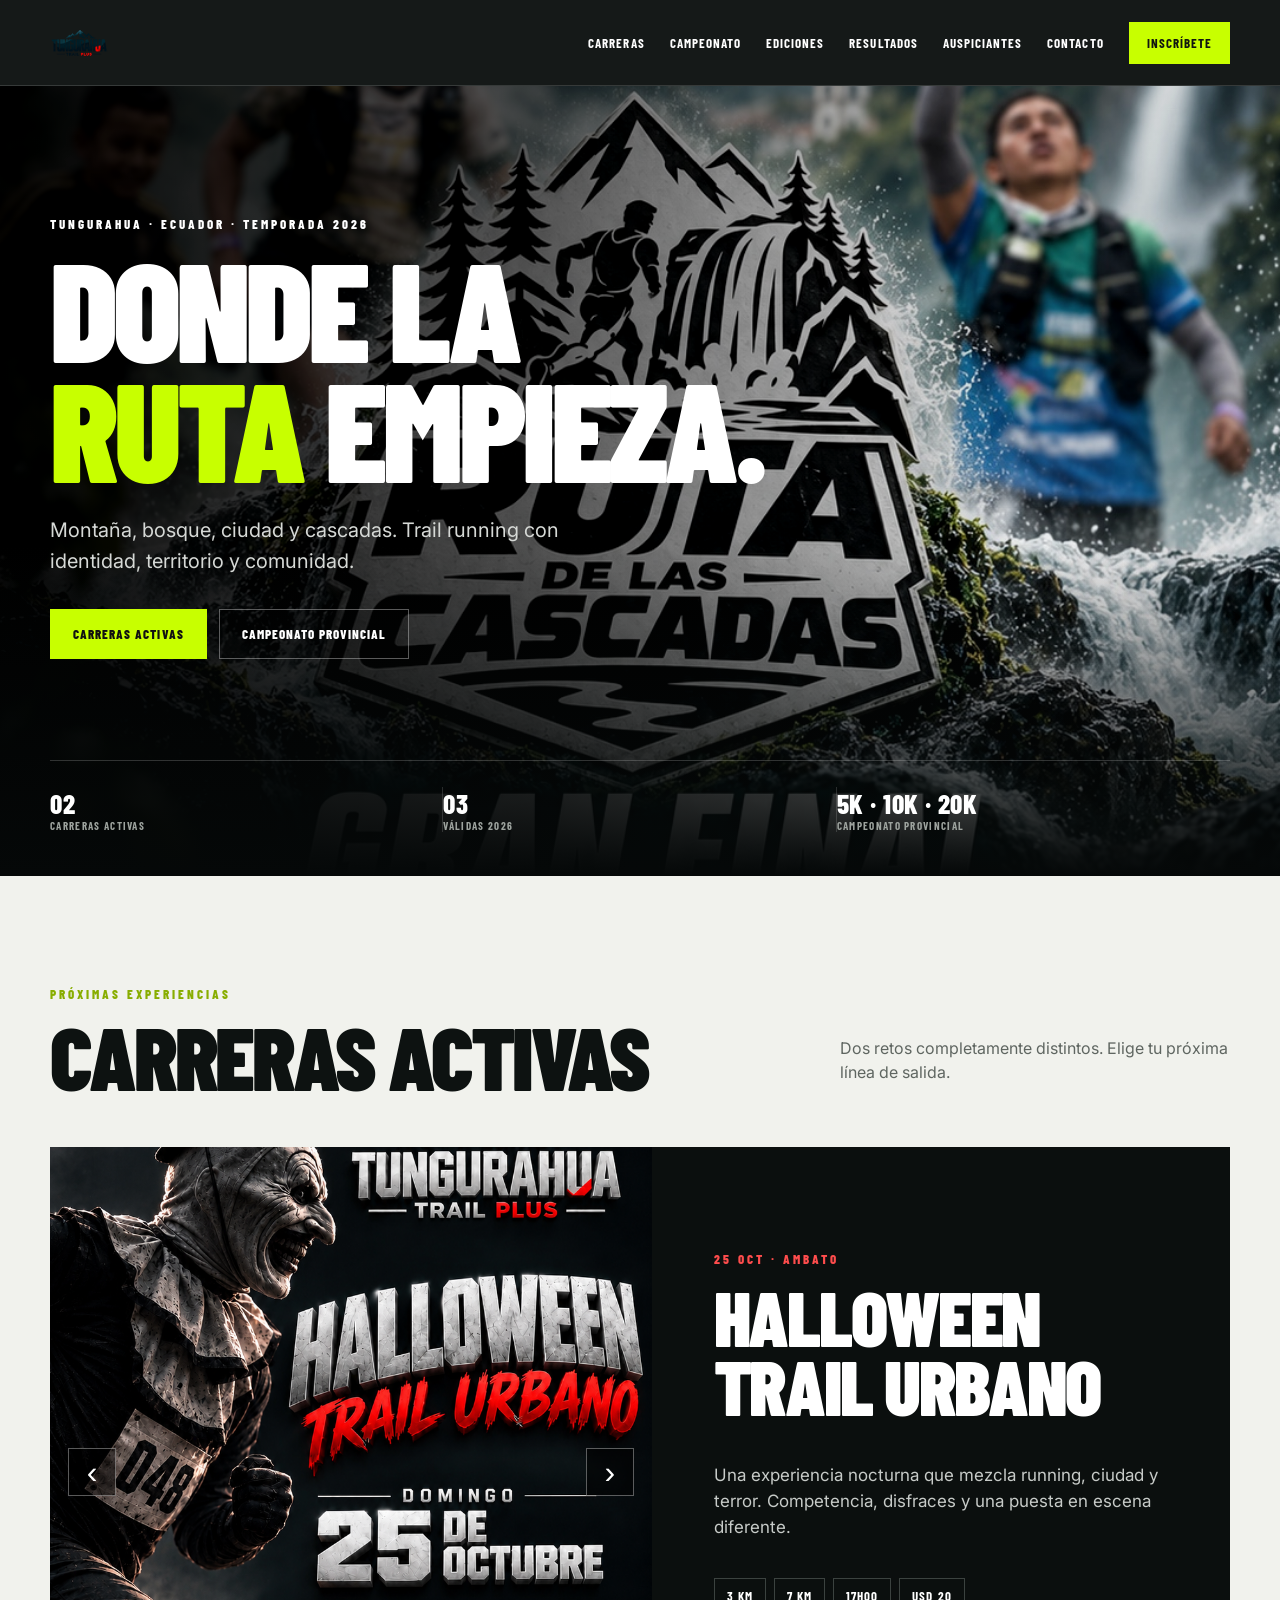
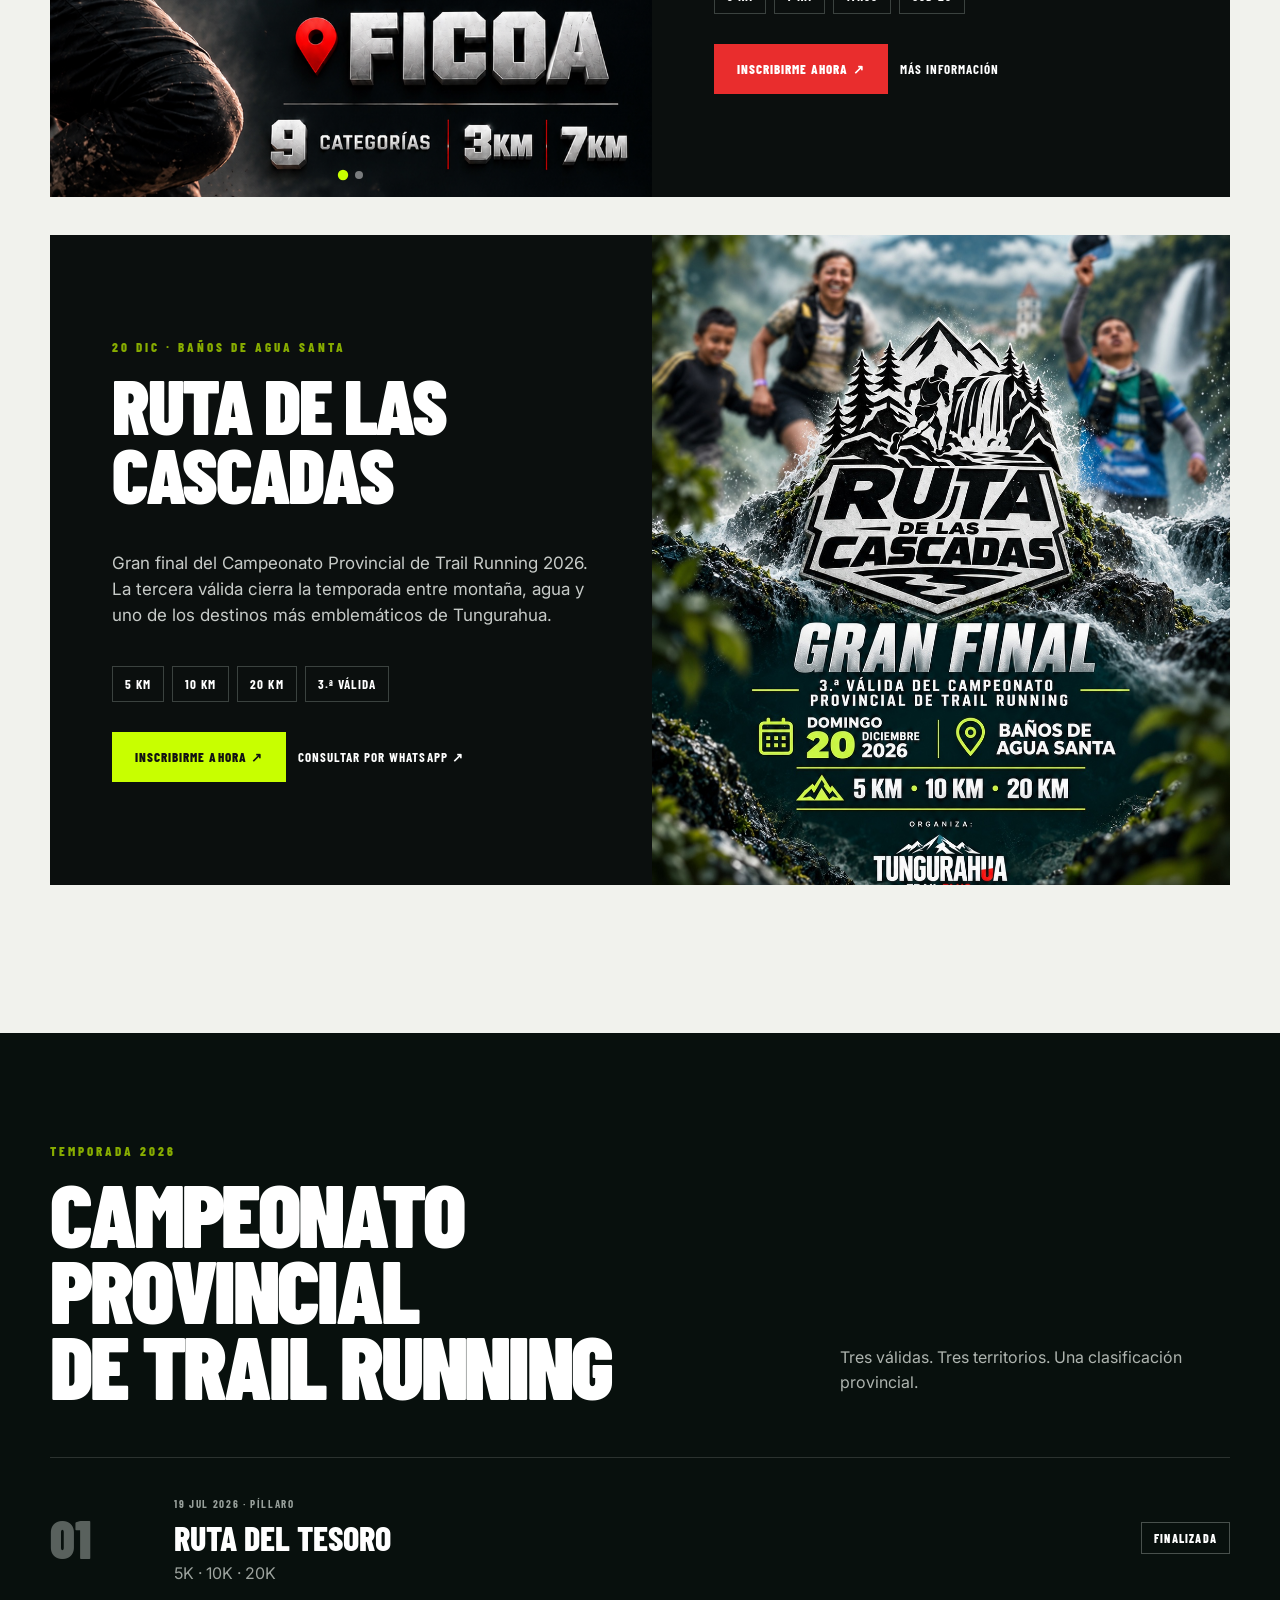
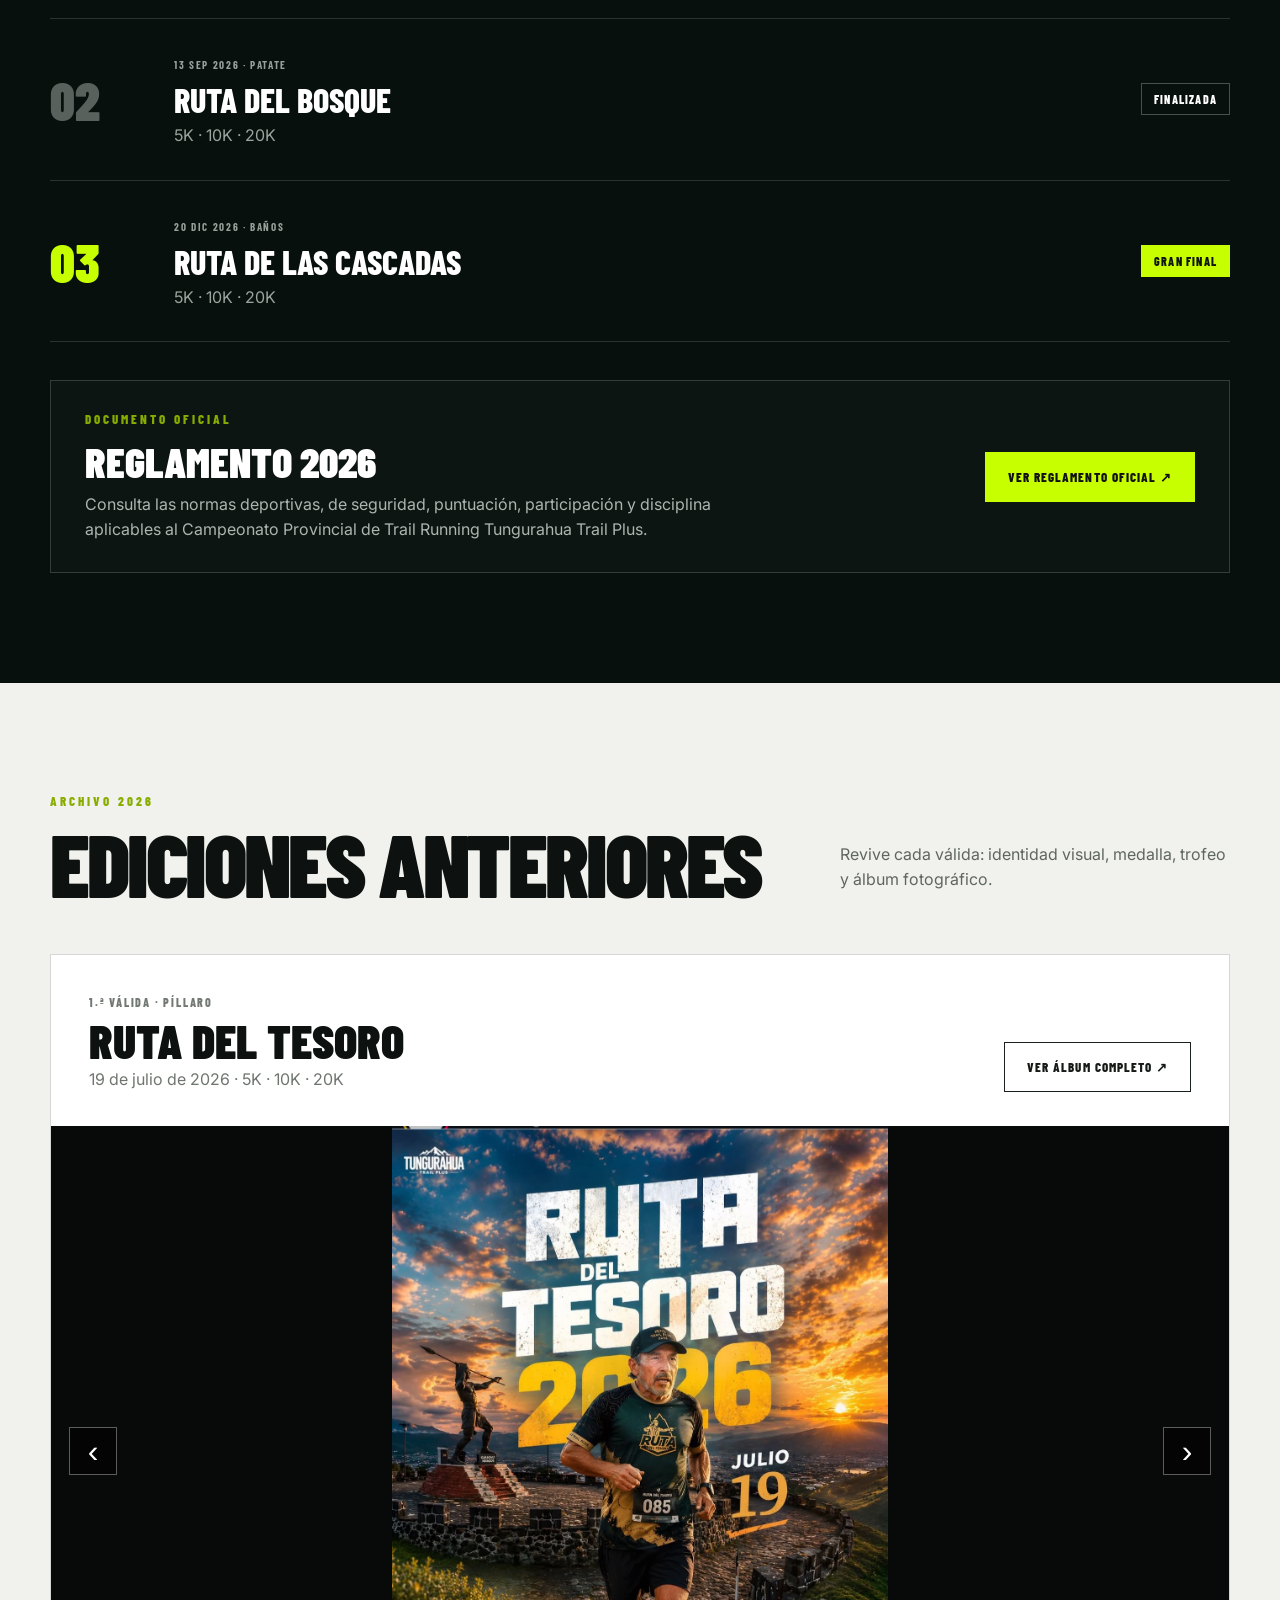
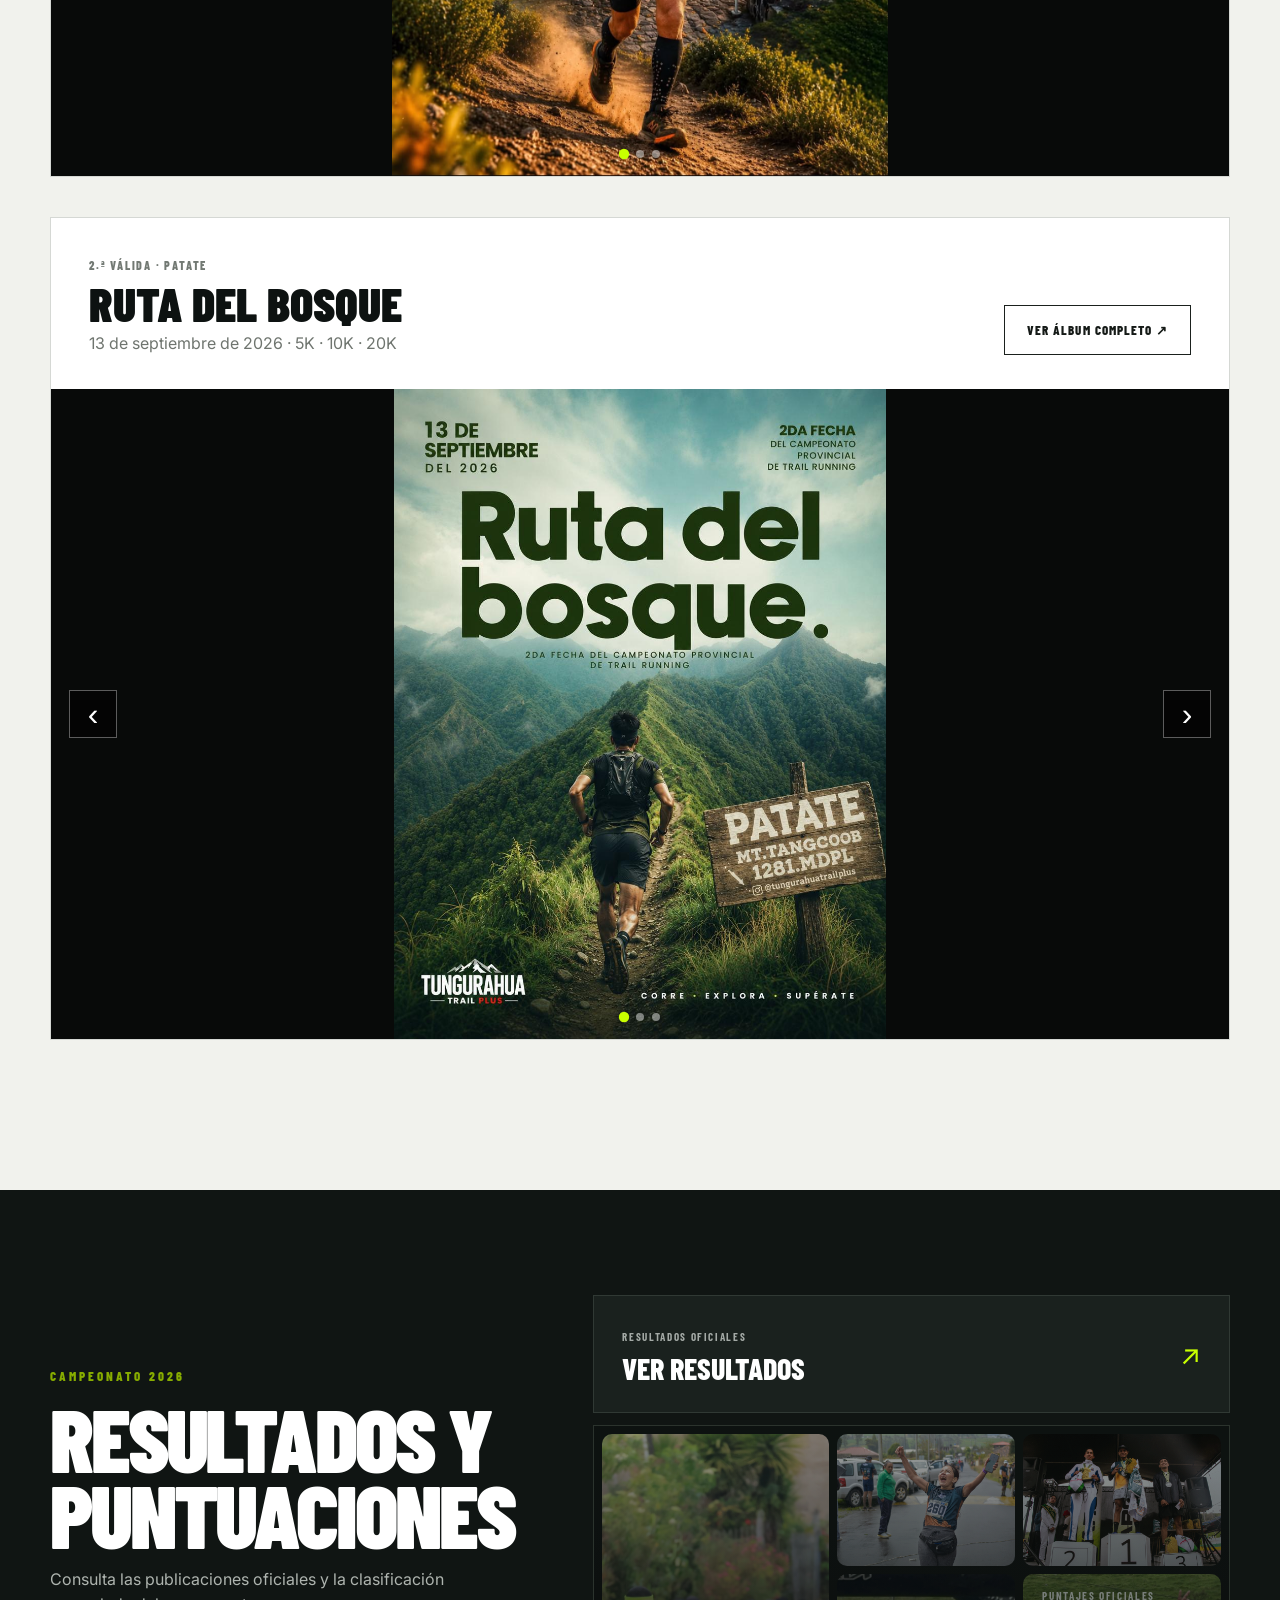
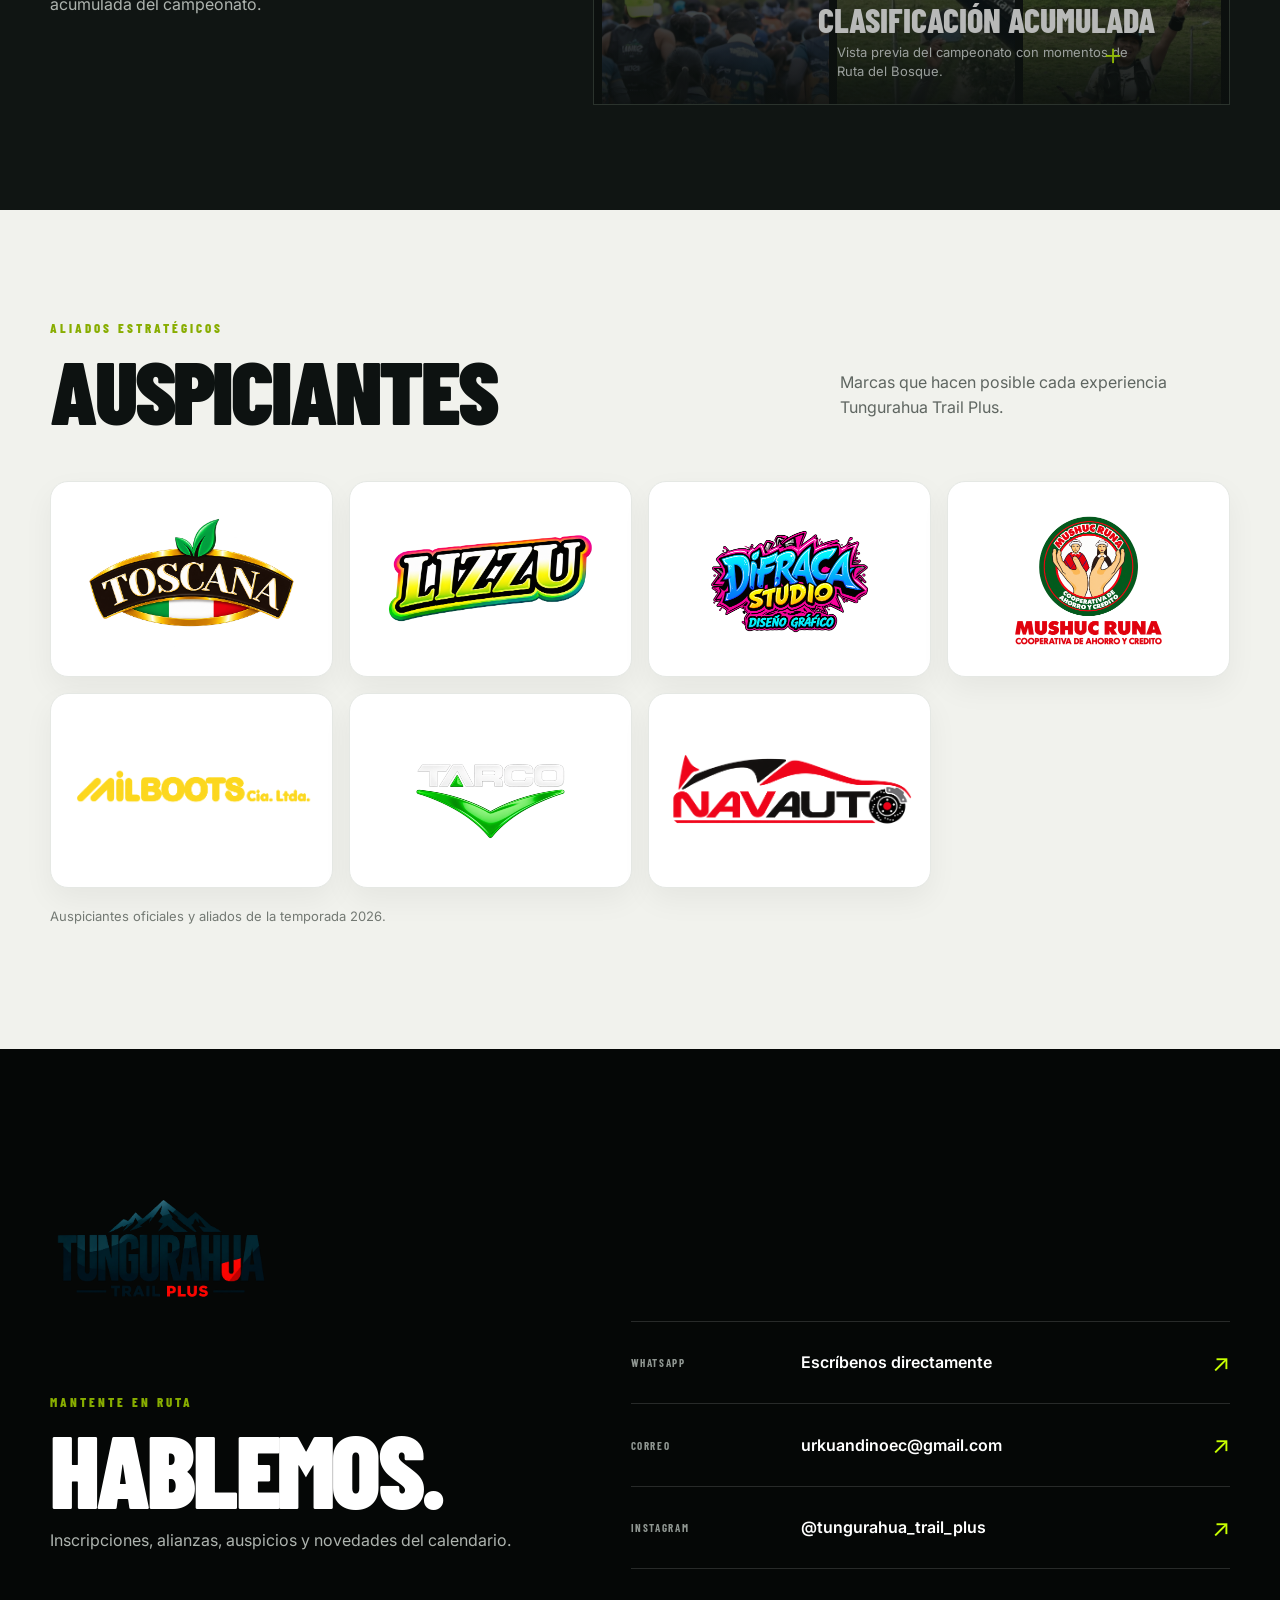
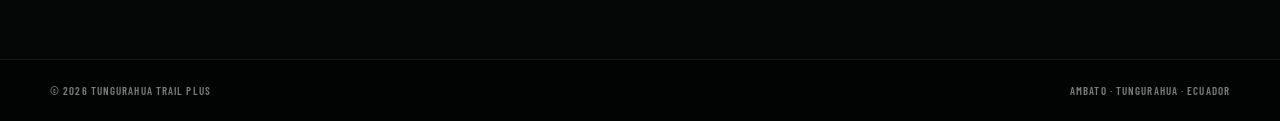
==== commit d72efb39: "Add files via upload" ====
--- a/index.html
+++ b/index.html
@@ -14,7 +14,7 @@
 <body>
   <header class="topbar" id="inicio">
     <a class="brand" href="#inicio" aria-label="Inicio Tungurahua Trail Plus">
-      <img src="assets/logo.jpg" alt="Tungurahua Trail Plus">
+      <img src="assets/logo.png" alt="Tungurahua Trail Plus">
     </a>
     <button class="menu" aria-label="Abrir menú" aria-expanded="false">☰</button>
     <nav>
@@ -24,7 +24,7 @@
       <a href="#resultados">Resultados</a>
       <a href="#auspiciantes">Auspiciantes</a>
       <a href="#contacto">Contacto</a>
-      <a class="nav-cta" href="https://cronometrajeinstantaneo.com/inscripciones/tungurahua-trail-plus-halloween-urbano" target="_blank" rel="noopener">Inscríbete</a>
+      <a class="nav-cta" id="nav-register" href="https://cronometrajeinstantaneo.com/inscripciones/tungurahua-trail-plus-halloween-urbano" target="_blank" rel="noopener">Inscríbete</a>
     </nav>
   </header>
 
@@ -57,20 +57,20 @@
       <article class="event event-halloween">
         <div class="event-slider" data-slider>
           <div class="slides">
-            <figure class="slide active"><img src="assets/halloween-poster.png" alt="Halloween Trail Urbano"></figure>
-            <figure class="slide"><img src="assets/halloween-categorias.jpg" alt="Categorías Halloween Trail Urbano"></figure>
+            <figure class="slide active"><img id="halloween-poster" src="assets/halloween-poster.png" alt="Halloween Trail Urbano"></figure>
+            <figure class="slide"><img id="halloween-categories" src="assets/halloween-categorias.jpg" alt="Categorías Halloween Trail Urbano"></figure>
           </div>
           <button class="slider-btn prev" type="button" aria-label="Imagen anterior">‹</button>
           <button class="slider-btn next" type="button" aria-label="Imagen siguiente">›</button>
           <div class="dots" aria-label="Seleccionar imagen"></div>
         </div>
         <div class="event-info">
-          <p class="overline red">25 OCT · AMBATO</p>
-          <h3>HALLOWEEN<br>TRAIL URBANO</h3>
-          <p class="lead">Una experiencia nocturna que mezcla running, ciudad y terror. Competencia, disfraces y una puesta en escena diferente.</p>
-          <div class="chips"><span>3 KM</span><span>7 KM</span><span>17H00</span><span>USD 20</span></div>
+          <p class="overline red" id="halloween-date">25 OCT · AMBATO</p>
+          <h3 id="halloween-title">HALLOWEEN<br>TRAIL URBANO</h3>
+          <p class="lead" id="halloween-description">Una experiencia nocturna que mezcla running, ciudad y terror. Competencia, disfraces y una puesta en escena diferente.</p>
+          <div class="chips" id="halloween-chips"><span>3 KM</span><span>7 KM</span><span>17H00</span><span>USD 20</span></div>
           <div class="event-actions">
-            <a class="btn redbtn" href="https://cronometrajeinstantaneo.com/inscripciones/tungurahua-trail-plus-halloween-urbano" target="_blank" rel="noopener">Inscribirme ahora ↗</a>
+            <a class="btn redbtn" id="halloween-register" href="https://cronometrajeinstantaneo.com/inscripciones/tungurahua-trail-plus-halloween-urbano" target="_blank" rel="noopener">Inscribirme ahora ↗</a>
             <a class="text-link" href="#contacto">Más información</a>
           </div>
         </div>
@@ -78,16 +78,16 @@
 
       <article class="event event-cascadas reverse">
         <div class="event-slider single">
-          <div class="slides"><figure class="slide active"><img src="assets/cascadas-poster.jpg" alt="Ruta de las Cascadas Gran Final"></figure></div>
+          <div class="slides"><figure class="slide active"><img id="cascadas-poster" src="assets/cascadas-poster.jpg" alt="Ruta de las Cascadas Gran Final"></figure></div>
         </div>
         <div class="event-info">
-          <p class="overline lime">20 DIC · BAÑOS DE AGUA SANTA</p>
-          <h3>RUTA DE LAS<br>CASCADAS</h3>
-          <p class="lead">Gran final del Campeonato Provincial de Trail Running 2026. La tercera válida cierra la temporada entre montaña, agua y uno de los destinos más emblemáticos de Tungurahua.</p>
-          <div class="chips"><span>5 KM</span><span>10 KM</span><span>20 KM</span><span>3.ª VÁLIDA</span></div>
+          <p class="overline lime" id="cascadas-date">20 DIC · BAÑOS DE AGUA SANTA</p>
+          <h3 id="cascadas-title">RUTA DE LAS<br>CASCADAS</h3>
+          <p class="lead" id="cascadas-description">Gran final del Campeonato Provincial de Trail Running 2026. La tercera válida cierra la temporada entre montaña, agua y uno de los destinos más emblemáticos de Tungurahua.</p>
+          <div class="chips" id="cascadas-chips"><span>5 KM</span><span>10 KM</span><span>20 KM</span><span>3.ª VÁLIDA</span></div>
           <div class="event-actions">
-            <button class="btn disabled" type="button" disabled>Inscripciones próximamente</button>
-            <a class="text-link" href="https://wa.me/message/EGQYGFPQRLEFD1" target="_blank" rel="noopener">Consultar por WhatsApp ↗</a>
+            <a class="btn primary" id="cascadas-register" href="https://cronometrajeinstantaneo.com/inscripciones/tungurahua-trail-plus-ruta-de-las-cascadas-gran-final" target="_blank" rel="noopener">Inscribirme ahora ↗</a>
+            <a class="text-link" id="cascadas-whatsapp" href="https://wa.me/message/EGQYGFPQRLEFD1" target="_blank" rel="noopener">Consultar por WhatsApp ↗</a>
           </div>
         </div>
       </article>
@@ -103,6 +103,14 @@
           <div class="stage complete"><b>01</b><div><span>19 JUL 2026 · PÍLLARO</span><h3>Ruta del Tesoro</h3><p>5K · 10K · 20K</p></div><em>FINALIZADA</em></div>
           <div class="stage complete"><b>02</b><div><span>13 SEP 2026 · PATATE</span><h3>Ruta del Bosque</h3><p>5K · 10K · 20K</p></div><em>FINALIZADA</em></div>
           <div class="stage next"><b>03</b><div><span>20 DIC 2026 · BAÑOS</span><h3>Ruta de las Cascadas</h3><p>5K · 10K · 20K</p></div><em>GRAN FINAL</em></div>
+        </div>
+        <div class="regulation-card">
+          <div>
+            <p class="overline lime">DOCUMENTO OFICIAL</p>
+            <h3>REGLAMENTO 2026</h3>
+            <p>Consulta las normas deportivas, de seguridad, puntuación, participación y disciplina aplicables al Campeonato Provincial de Trail Running Tungurahua Trail Plus.</p>
+          </div>
+          <a class="btn primary" id="regulations-link" href="docs/reglamento-oficial-2026-tungurahua-trail-plus.pdf" target="_blank" rel="noopener">Ver Reglamento Oficial ↗</a>
         </div>
       </div>
     </section>
@@ -142,31 +150,38 @@
       <div class="shell results-grid">
         <div><p class="overline lime">CAMPEONATO 2026</p><h2>RESULTADOS Y<br>PUNTUACIONES</h2><p>Consulta las publicaciones oficiales y la clasificación acumulada del campeonato.</p></div>
         <div class="result-cards">
-          <a class="result-card" href="https://www.instagram.com/p/DdaaQdFDgb-/?stkn=cGl2YnNscXYzeW82" target="_blank" rel="noopener"><span>RESULTADOS OFICIALES</span><b>Ver resultados</b><i>↗</i></a>
-          <a class="result-card muted" href="#" id="points-link"><span>TABLA DE PUNTUACIONES</span><b>Agregar enlace</b><i>＋</i></a>
+          <a class="result-card" id="results-link" href="https://www.instagram.com/p/DdaaQdFDgb-/?stkn=cGl2YnNscXYzeW82" target="_blank" rel="noopener"><span>RESULTADOS OFICIALES</span><b>Ver resultados</b><i>↗</i></a>
+          <a class="result-card result-card-points muted" href="#" id="points-link">
+            <div class="points-collage" aria-hidden="true">
+              <img src="assets/points/runners-group.jpg" alt="">
+              <img src="assets/points/female-finish.jpg" alt="">
+              <img src="assets/points/podium-men.jpg" alt="">
+              <img src="assets/points/male-finish.jpg" alt="">
+              <img src="assets/points/podium-women.jpg" alt="">
+              <img src="assets/points/runner-kid.jpg" alt="">
+            </div>
+            <span>PUNTAJES OFICIALES</span>
+            <b>Clasificación acumulada</b>
+            <small>Vista previa del campeonato con momentos de Ruta del Bosque.</small>
+            <i>＋</i>
+          </a>
         </div>
       </div>
     </section>
 
     <section class="section shell sponsors" id="auspiciantes">
       <div class="section-head"><div><p class="overline lime">ALIADOS ESTRATÉGICOS</p><h2>AUSPICIANTES</h2></div><p>Marcas que hacen posible cada experiencia Tungurahua Trail Plus.</p></div>
-      <div class="sponsor-grid" id="sponsor-grid">
-        <div class="sponsor-slot">LOGO<br><small>AUSPICIANTE</small></div>
-        <div class="sponsor-slot">LOGO<br><small>AUSPICIANTE</small></div>
-        <div class="sponsor-slot">LOGO<br><small>AUSPICIANTE</small></div>
-        <div class="sponsor-slot">LOGO<br><small>AUSPICIANTE</small></div>
-        <div class="sponsor-slot">LOGO<br><small>AUSPICIANTE</small></div>
-      </div>
-      <p class="sponsor-note">La sección queda preparada para reemplazar cada espacio por la fotografía o logo de la marca auspiciante.</p>
+      <div class="sponsor-grid" id="sponsor-grid"></div>
+      <p class="sponsor-note">Auspiciantes oficiales y aliados de la temporada 2026.</p>
     </section>
 
     <section class="contact" id="contacto">
       <div class="shell contact-grid">
-        <div><img class="contact-logo" src="assets/logo.jpg" alt="Tungurahua Trail Plus"><p class="overline lime">MANTENTE EN RUTA</p><h2>HABLEMOS.</h2><p>Inscripciones, alianzas, auspicios y novedades del calendario.</p></div>
+        <div><img class="contact-logo" src="assets/logo.png" alt="Tungurahua Trail Plus"><p class="overline lime">MANTENTE EN RUTA</p><h2>HABLEMOS.</h2><p>Inscripciones, alianzas, auspicios y novedades del calendario.</p></div>
         <div class="contact-links">
-          <a href="https://wa.me/message/EGQYGFPQRLEFD1" target="_blank" rel="noopener"><span>WHATSAPP</span><b>Escríbenos directamente</b><i>↗</i></a>
-          <a href="mailto:urkuandinoec@gmail.com"><span>CORREO</span><b>urkuandinoec@gmail.com</b><i>↗</i></a>
-          <a href="https://www.instagram.com/tungurahua_trail_plus?stkn=MXd0cjhsd3k3ZW4wZQ%3D%3D&utm_source=qr" target="_blank" rel="noopener"><span>INSTAGRAM</span><b>@tungurahua_trail_plus</b><i>↗</i></a>
+          <a id="contact-whatsapp" href="https://wa.me/message/EGQYGFPQRLEFD1" target="_blank" rel="noopener"><span>WHATSAPP</span><b>Escríbenos directamente</b><i>↗</i></a>
+          <a id="contact-email" href="mailto:urkuandinoec@gmail.com"><span>CORREO</span><b>urkuandinoec@gmail.com</b><i>↗</i></a>
+          <a id="contact-instagram" href="https://www.instagram.com/tungurahua_trail_plus?stkn=MXd0cjhsd3k3ZW4wZQ%3D%3D&utm_source=qr" target="_blank" rel="noopener"><span>INSTAGRAM</span><b>@tungurahua_trail_plus</b><i>↗</i></a>
         </div>
       </div>
     </section>
--- a/styles.css
+++ b/styles.css
@@ -1,3 +1,30 @@
 :root{--bg:#070b0b;--ink:#0d1211;--paper:#f1f2ed;--muted:#9da39e;--lime:#c8ff00;--red:#e92d2d;--line:rgba(255,255,255,.14);--font-display:'Barlow Condensed',sans-serif;--font-body:'Inter',sans-serif}*{box-sizing:border-box}html{scroll-behavior:smooth}body{margin:0;background:var(--paper);color:var(--ink);font-family:var(--font-body);font-size:16px;line-height:1.55}img{display:block;max-width:100%}a{color:inherit;text-decoration:none}.shell{width:min(1180px,calc(100% - 40px));margin:auto}.topbar{height:86px;position:sticky;top:0;z-index:1000;display:flex;align-items:center;justify-content:space-between;padding:0 max(20px,calc((100vw - 1180px)/2));background:rgba(7,11,11,.94);backdrop-filter:blur(16px);border-bottom:1px solid var(--line)}.brand img{width:190px;height:58px;object-fit:contain;object-position:left center}.topbar nav{display:flex;align-items:center;gap:25px}.topbar nav a{font:700 13px var(--font-display);letter-spacing:.08em;text-transform:uppercase;color:#fff}.topbar nav a:hover{color:var(--lime)}.nav-cta{background:var(--lime);color:#101511!important;padding:13px 18px}.menu{display:none;background:none;border:0;color:white;font-size:28px}.hero{min-height:790px;position:relative;background:#020504;display:flex;flex-direction:column;justify-content:flex-end;overflow:hidden}.hero-bg{position:absolute;inset:0;background-image:linear-gradient(90deg,rgba(0,0,0,.95) 0%,rgba(0,0,0,.64) 42%,rgba(0,0,0,.08) 78%),url('assets/cascadas-poster.jpg');background-size:cover;background-position:center 30%;filter:saturate(.8) contrast(1.05);transform:scale(1.035)}.hero-shade{position:absolute;inset:0;background:linear-gradient(0deg,#050808 0%,transparent 42%)}.hero-content{position:relative;z-index:2;padding:120px 0 80px;color:#fff}.overline{font:800 13px var(--font-display);letter-spacing:.23em;text-transform:uppercase;margin:0 0 15px}.overline.lime{color:#88ad00}.overline.red{color:#ff4d4d}.hero h1,.section h2,.championship h2,.results-section h2,.contact h2{font-family:var(--font-display);font-weight:900;text-transform:uppercase;line-height:.85;letter-spacing:-.035em;margin:0}.hero h1{font-size:clamp(78px,11vw,155px);max-width:900px}.hero h1 span{color:var(--lime)}.hero-copy{font-size:20px;max-width:580px;color:#d6d9d6;margin:28px 0 32px}.actions,.event-actions{display:flex;gap:12px;flex-wrap:wrap}.btn{display:inline-flex;align-items:center;justify-content:center;min-height:50px;padding:0 22px;font:800 13px var(--font-display);letter-spacing:.08em;text-transform:uppercase;border:1px solid transparent;transition:.2s}.btn:hover{transform:translateY(-2px)}.btn.primary{background:var(--lime);color:#111}.btn.secondary{border-color:rgba(255,255,255,.35);color:#fff;background:rgba(0,0,0,.18)}.btn.redbtn{background:var(--red);color:white}.btn.disabled{background:#373b39;color:#9da39e;cursor:not-allowed}.hero-stats{position:relative;z-index:3;border-top:1px solid rgba(255,255,255,.18);display:grid;grid-template-columns:repeat(3,1fr);color:white;padding:26px 0 34px}.hero-stats div{display:flex;flex-direction:column;border-right:1px solid rgba(255,255,255,.15);padding-right:25px}.hero-stats div:last-child{border:0}.hero-stats b{font:800 27px var(--font-display);letter-spacing:.03em}.hero-stats span{font:700 11px var(--font-display);letter-spacing:.12em;color:#9da39e}.section{padding:110px 0}.section-head{display:grid;grid-template-columns:1.5fr .8fr;gap:60px;align-items:end;margin-bottom:54px}.section-head h2{font-size:clamp(54px,7vw,92px)}.section-head>p{color:#5f6661;max-width:400px;margin:0 0 8px}.section-head.light{color:white}.section-head.light>p{color:#aeb4af}.event{display:grid;grid-template-columns:1.02fr .98fr;background:#0b0f0e;color:white;min-height:650px;margin-bottom:38px;overflow:hidden}.event.reverse .event-slider{order:2}.event-slider,.archive-slider{position:relative;overflow:hidden;background:#000}.slides{height:100%;position:relative}.slide{position:absolute;inset:0;opacity:0;transition:opacity .55s ease;pointer-events:none;margin:0}.slide.active{opacity:1;pointer-events:auto}.slide img{width:100%;height:100%;object-fit:cover}.event-slider .slide img{object-position:center}.event-slider.single .slide{position:relative;height:650px;opacity:1}.slider-btn{position:absolute;top:50%;transform:translateY(-50%);z-index:3;width:48px;height:48px;border:1px solid rgba(255,255,255,.35);background:rgba(0,0,0,.55);color:white;font-size:32px;cursor:pointer}.slider-btn.prev{left:18px}.slider-btn.next{right:18px}.dots{position:absolute;z-index:3;bottom:18px;left:50%;transform:translateX(-50%);display:flex;gap:8px}.dots button{width:8px;height:8px;border:0;border-radius:50%;background:rgba(255,255,255,.45);padding:0}.dots button.active{background:var(--lime);transform:scale(1.3)}.event-info{padding:65px 62px;display:flex;flex-direction:column;justify-content:center}.event-info h3{font:900 clamp(55px,6vw,90px)/.9 var(--font-display);text-transform:uppercase;letter-spacing:-.03em;margin:0 0 25px}.event-info .lead{font-size:17px;color:#c7cbc8;max-width:540px}.chips{display:flex;flex-wrap:wrap;gap:8px;margin:20px 0 30px}.chips span{padding:9px 12px;border:1px solid #3b423f;font:700 13px var(--font-display);letter-spacing:.08em}.text-link{font:700 13px var(--font-display);letter-spacing:.08em;text-transform:uppercase;display:inline-flex;align-items:center}.championship{background:#08100d;color:white;padding:110px 0}.timeline{border-top:1px solid var(--line)}.stage{display:grid;grid-template-columns:100px 1fr auto;align-items:center;padding:32px 0;border-bottom:1px solid var(--line);gap:24px}.stage>b{font:900 54px var(--font-display);color:#59615d}.stage.next>b{color:var(--lime)}.stage span{font:700 11px var(--font-display);letter-spacing:.15em;color:#98a09b}.stage h3{font:800 34px var(--font-display);text-transform:uppercase;margin:3px 0}.stage p{margin:0;color:#9da39e}.stage em{font:800 12px var(--font-display);letter-spacing:.1em;font-style:normal;border:1px solid #48504c;padding:8px 12px}.stage.next em{background:var(--lime);color:#101510;border-color:var(--lime)}.archive-card{background:white;border:1px solid #d5d8d4;margin-bottom:40px}.archive-head{padding:34px 38px;display:flex;justify-content:space-between;align-items:end;gap:30px}.archive-head span{font:800 12px var(--font-display);letter-spacing:.15em;color:#727973}.archive-head h3{font:900 48px/.95 var(--font-display);margin:4px 0;text-transform:uppercase}.archive-head p{margin:0;color:#6f756f}.darkborder{border-color:#1a201d!important;color:#151a17!important;background:transparent!important}.archive-slider{height:650px}.archive-slider .slide img{object-fit:contain;background:#080a09}.results-section{background:#101513;color:white;padding:105px 0}.results-grid{display:grid;grid-template-columns:.8fr 1.2fr;gap:80px;align-items:center}.results-section h2{font-size:clamp(55px,7vw,90px)}.results-section p{color:#aeb4af;max-width:480px}.result-cards{display:grid;gap:12px}.result-card{background:#1a211e;border:1px solid #303934;padding:26px 28px;display:grid;grid-template-columns:1fr auto;grid-template-rows:auto auto;transition:.2s}.result-card:hover{border-color:var(--lime);transform:translateX(4px)}.result-card span{font:700 11px var(--font-display);letter-spacing:.15em;color:#a4aaa6}.result-card b{font:800 30px var(--font-display);text-transform:uppercase}.result-card i{grid-column:2;grid-row:1/3;align-self:center;font-size:28px;font-style:normal;color:var(--lime)}.result-card.muted{opacity:.7}.sponsor-grid{display:grid;grid-template-columns:repeat(5,1fr);gap:12px}.sponsor-slot{aspect-ratio:1.3;background:#fff;border:1px dashed #bfc4bf;display:grid;place-items:center;text-align:center;font:800 20px var(--font-display);color:#929892}.sponsor-slot small{font-size:10px;letter-spacing:.1em}.sponsor-note{font-size:13px;color:#737973;margin-top:18px}.contact{background:#050706;color:white;padding:90px 0}.contact-grid{display:grid;grid-template-columns:.9fr 1.1fr;gap:90px;align-items:end}.contact-logo{width:220px;margin-bottom:35px}.contact h2{font-size:clamp(70px,8vw,110px)}.contact p{color:#aeb4af}.contact-links{border-top:1px solid var(--line)}.contact-links a{display:grid;grid-template-columns:150px 1fr auto;gap:20px;padding:22px 0;border-bottom:1px solid var(--line);align-items:center}.contact-links span{font:700 11px var(--font-display);letter-spacing:.15em;color:#8f9691}.contact-links b{font-weight:600}.contact-links i{font-style:normal;font-size:24px;color:var(--lime)}footer{background:#020303;color:#777f79;border-top:1px solid #151a17;padding:24px 0;font:600 11px var(--font-display);letter-spacing:.1em;text-transform:uppercase}footer .shell{display:flex;justify-content:space-between;gap:20px}
 @media(max-width:900px){.topbar{height:72px}.brand img{width:150px;height:48px}.menu{display:block}.topbar nav{display:none;position:absolute;top:72px;left:0;right:0;background:#070b0b;padding:25px;flex-direction:column;align-items:flex-start;border-top:1px solid var(--line)}.topbar nav.open{display:flex}.hero{min-height:720px}.hero-bg{background-position:62% center}.hero-content{padding:130px 0 60px}.hero h1{font-size:clamp(66px,19vw,110px)}.hero-stats{grid-template-columns:1fr;gap:18px}.hero-stats div{border-right:0;border-bottom:1px solid var(--line);padding-bottom:15px}.section,.championship{padding:76px 0}.section-head,.results-grid,.contact-grid{grid-template-columns:1fr;gap:25px}.event{grid-template-columns:1fr}.event.reverse .event-slider{order:0}.event-slider,.event-slider.single .slide{height:620px}.event-info{padding:45px 28px}.archive-head{align-items:flex-start;flex-direction:column}.archive-slider{height:560px}.sponsor-grid{grid-template-columns:repeat(2,1fr)}.contact-links a{grid-template-columns:100px 1fr auto}}
 @media(max-width:560px){.shell{width:min(100% - 28px,1180px)}.hero{min-height:680px}.hero h1{font-size:62px}.hero-copy{font-size:16px}.section-head h2{font-size:54px}.event-slider,.event-slider.single .slide{height:500px}.event-info h3{font-size:55px}.event-info{padding:36px 22px}.archive-head{padding:26px 20px}.archive-head h3{font-size:40px}.archive-slider{height:470px}.stage{grid-template-columns:65px 1fr}.stage em{grid-column:2}.sponsor-grid{grid-template-columns:1fr 1fr}.contact-links a{grid-template-columns:1fr auto}.contact-links span{grid-column:1}.contact-links b{grid-column:1}.contact-links i{grid-column:2;grid-row:1/3}.hero-stats b{font-size:24px}}
+
+.regulation-card{margin-top:38px;border:1px solid rgba(255,255,255,.16);background:#0d1512;padding:30px 34px;display:flex;justify-content:space-between;align-items:center;gap:34px}.regulation-card h3{font:900 42px/.95 var(--font-display);text-transform:uppercase;margin:0 0 10px}.regulation-card p:not(.overline){margin:0;color:#aeb4af;max-width:680px}.brand img,.contact-logo{background:transparent!important}
+
+
+.result-card{position:relative;overflow:hidden;min-height:118px;align-items:end}
+.result-card small{grid-column:1;color:#d6dbd8;font-size:13px;line-height:1.45;position:relative;z-index:2;margin-top:6px}
+.result-card.result-card-points{min-height:280px;padding:0;border-color:#374038;background:#0d1211;display:flex;flex-direction:column;justify-content:flex-end}
+.result-card.result-card-points span,.result-card.result-card-points b,.result-card.result-card-points small,.result-card.result-card-points i{position:relative;z-index:2;padding-left:28px;padding-right:74px}
+.result-card.result-card-points span{padding-top:0}
+.result-card.result-card-points b{font-size:34px;line-height:.95;margin-top:2px}
+.result-card.result-card-points small{padding-bottom:24px;max-width:420px}
+.result-card.result-card-points i{position:absolute;right:28px;bottom:28px;grid-column:auto;grid-row:auto}
+.points-collage{position:absolute;inset:0;display:grid;grid-template-columns:1.12fr .88fr .98fr;grid-template-rows:1fr 1fr;gap:8px;padding:8px;z-index:0}
+.points-collage::after{content:"";position:absolute;inset:0;background:linear-gradient(180deg,rgba(10,13,12,.12) 0%,rgba(10,13,12,.42) 38%,rgba(10,13,12,.93) 100%);z-index:1}
+.points-collage img{width:100%;height:100%;object-fit:cover;border-radius:10px;filter:saturate(.92) contrast(1.03)}
+.points-collage img:nth-child(1){grid-row:1/span 2}
+.points-collage img:nth-child(2){grid-column:2;grid-row:1}
+.points-collage img:nth-child(3){grid-column:3;grid-row:1}
+.points-collage img:nth-child(4){grid-column:2;grid-row:2}
+.points-collage img:nth-child(5){grid-column:3;grid-row:2}
+.points-collage img:nth-child(6){display:none}
+.sponsor-grid{grid-template-columns:repeat(4,1fr);gap:16px}
+.sponsor-slot{aspect-ratio:1.45;background:#fff;border:1px solid #e5e8e4;border-radius:18px;padding:18px;display:flex;align-items:center;justify-content:center;box-shadow:0 12px 30px rgba(8,12,11,.05);transition:.2s}
+.sponsor-slot:hover{transform:translateY(-4px);box-shadow:0 16px 34px rgba(8,12,11,.09)}
+.sponsor-slot img{width:100%;height:100%;object-fit:contain}
+@media(max-width:900px){.sponsor-grid{grid-template-columns:repeat(3,1fr)}.result-card.result-card-points{min-height:250px}.result-card.result-card-points b{font-size:30px}}
+@media(max-width:560px){.sponsor-grid{grid-template-columns:repeat(2,1fr)}.result-card.result-card-points{min-height:240px}.points-collage{grid-template-columns:1fr 1fr;grid-template-rows:1fr 1fr 1fr}.points-collage img:nth-child(1){grid-column:1/span 2;grid-row:1}.points-collage img:nth-child(2){grid-column:1;grid-row:2}.points-collage img:nth-child(3){grid-column:2;grid-row:2}.points-collage img:nth-child(4){grid-column:1;grid-row:3}.points-collage img:nth-child(5){grid-column:2;grid-row:3}.result-card.result-card-points b{font-size:28px}}
